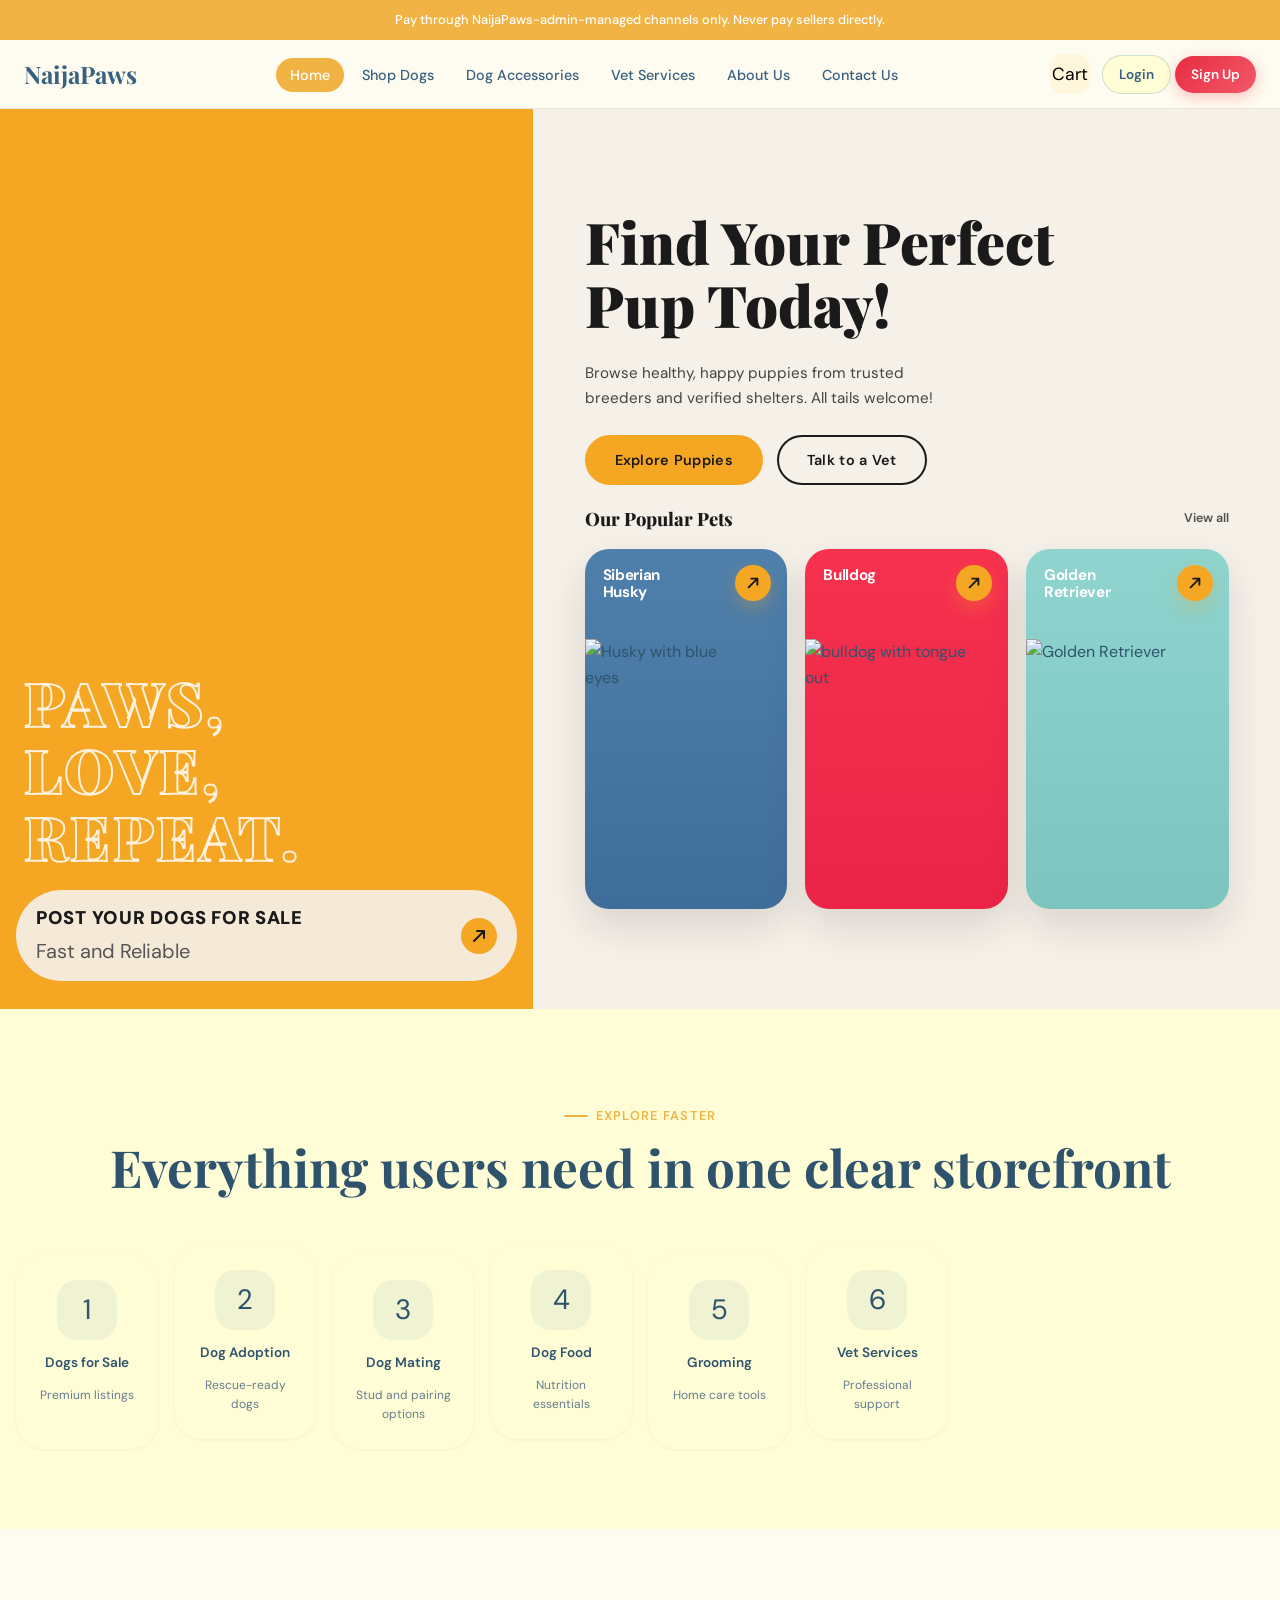
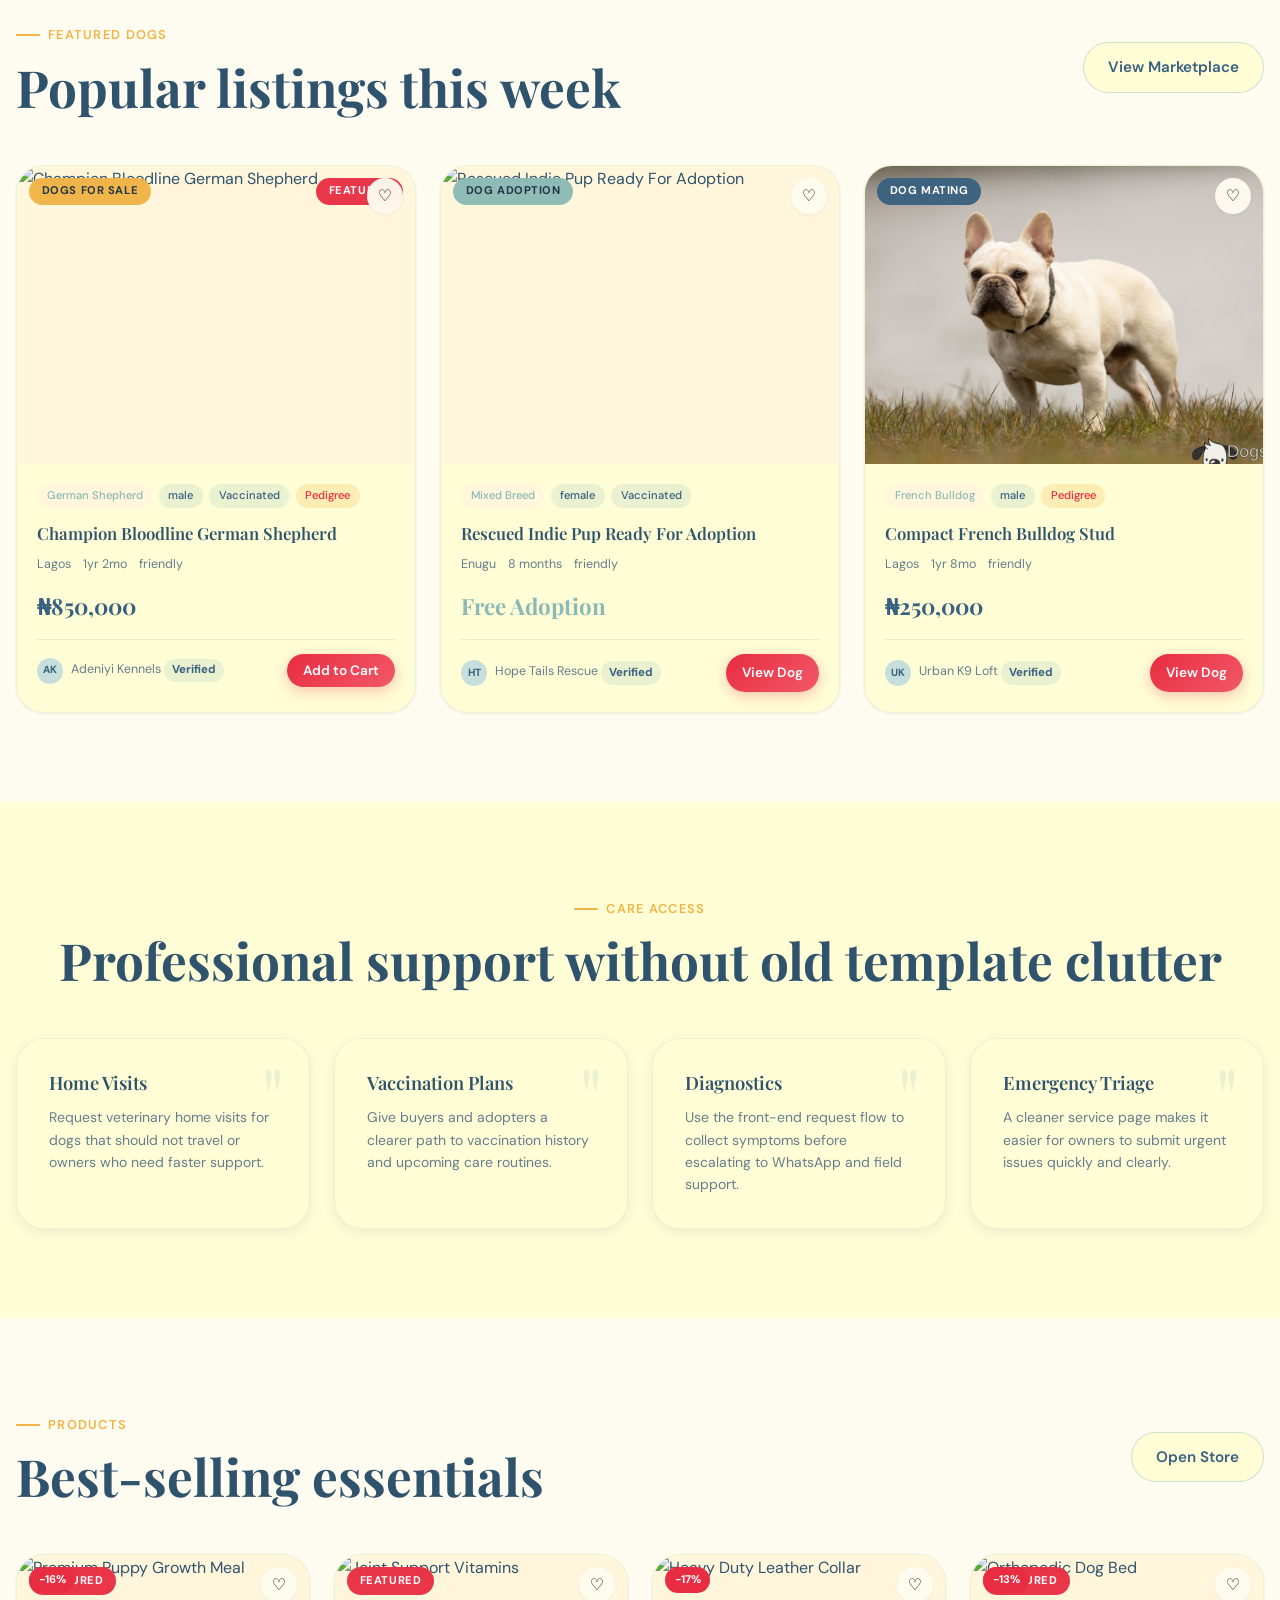
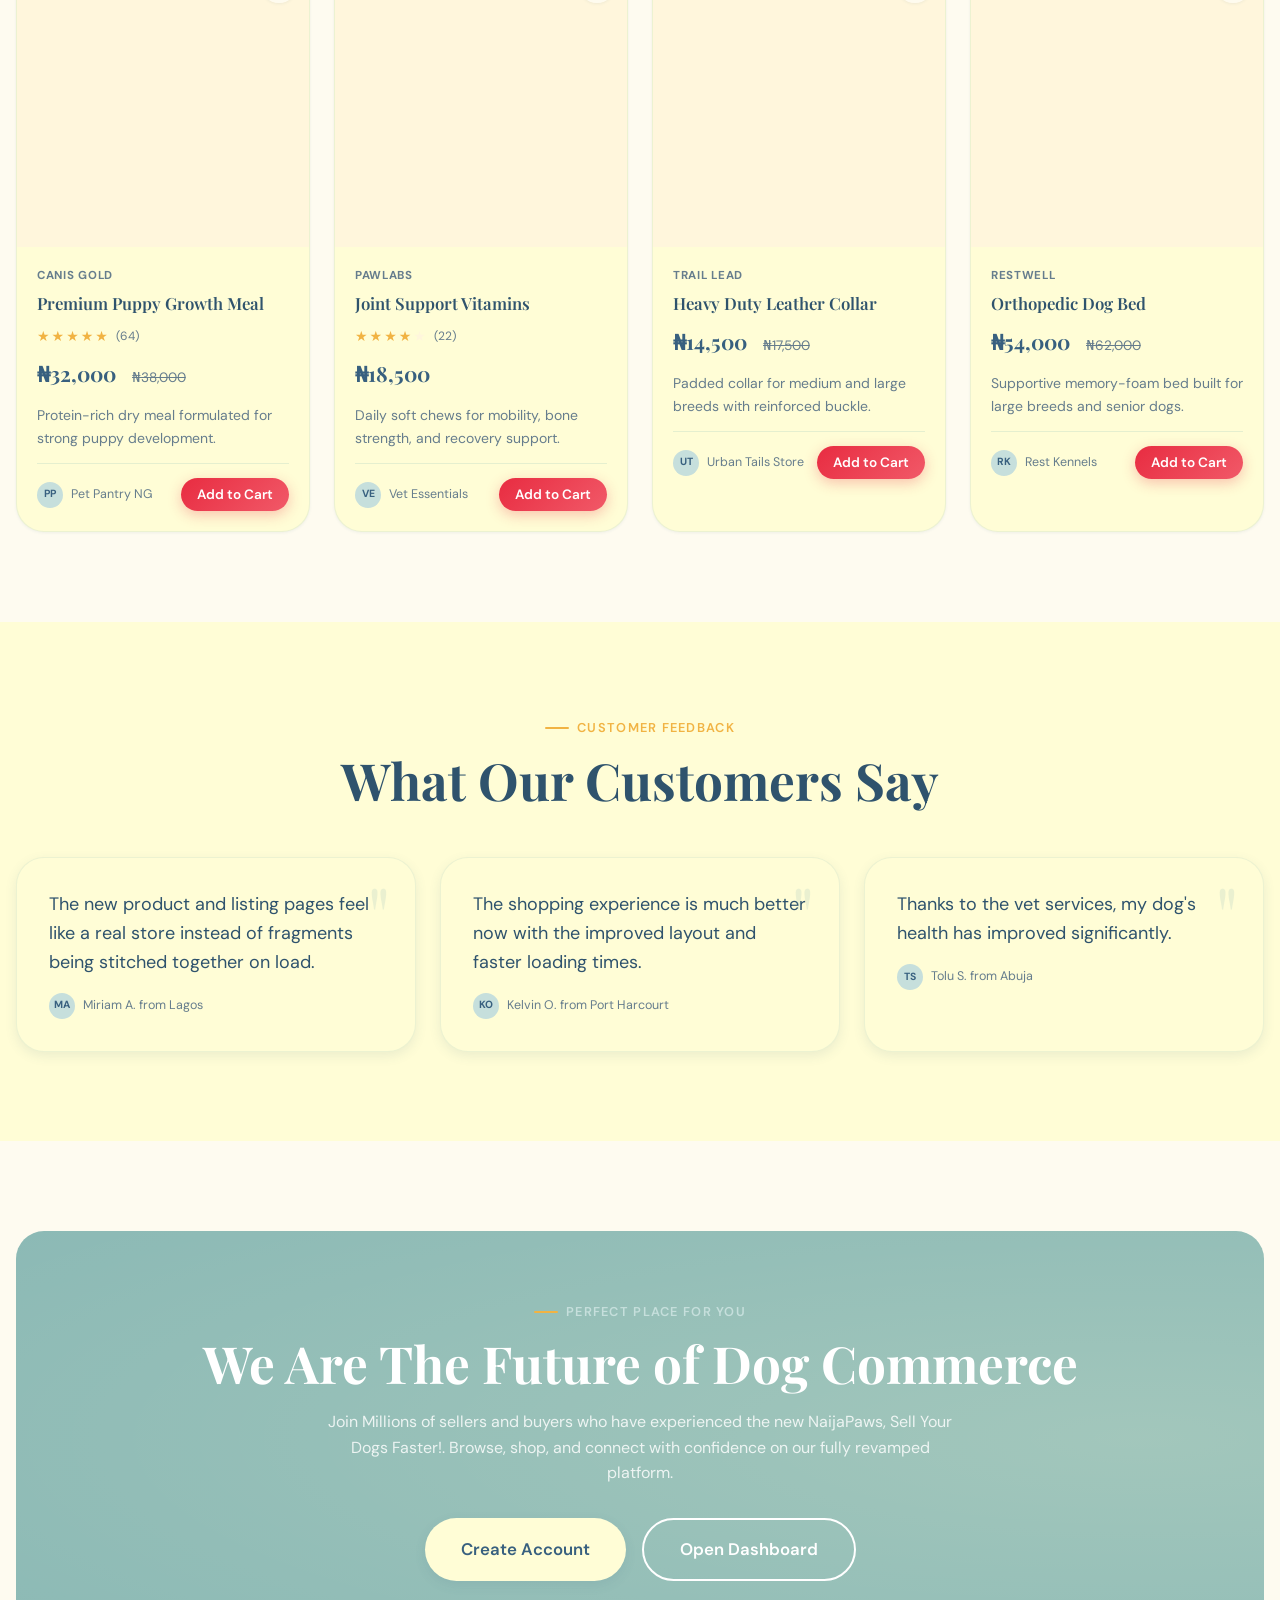
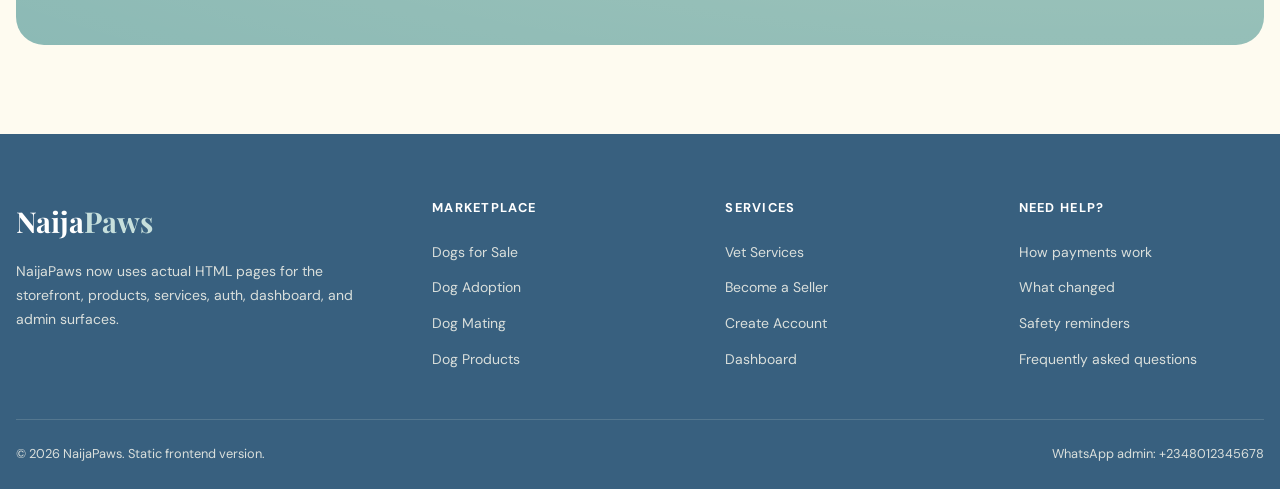
==== index.html @ 31619d5e "Initial commit" ====
<!DOCTYPE html>
<html lang="en">
<head>
  <base href="./">
  <meta charset="UTF-8">
  <meta name="viewport" content="width=device-width, initial-scale=1.0">
  <meta name="description" content="NaijaPaws static front-end homepage built with HTML, CSS, and JavaScript.">
  <meta name="theme-color" content="#38607f">
  <title>NaijaPaws | Home</title>
  <link rel="stylesheet" href="css/main.css">
  <link rel="stylesheet" href="css/index.css">
  <link rel="stylesheet" href="css/hero.css">
</head>
<body class="page-home">
  <div class="fraud-banner" role="alert">
    Pay through NaijaPaws-admin-managed channels only. Never pay sellers directly.
  </div>

  <nav class="navbar" aria-label="Main navigation">
    <div class="nav-inner">
      <a href="index.html" class="nav-logo" aria-label="NaijaPaws home">
        
        <span class="nav-logo-text">Naija<span>Paws</span></span>
      </a>

      <ul class="nav-links">
        <li><a href="index.html" class="nav-link-active">Home</a></li>
        <li><a href="marketplace.html">Shop Dogs</a></li>
        <li><a href="products.html">Dog Accessories</a></li>
        <li><a href="services.html">Vet Services</a></li>
        <li><a href="about.html">About Us</a></li>
        <li><a href="contact.html">Contact Us</a></li>
      </ul>

      <div class="nav-actions">
        <button type="button" class="nav-cart-btn" data-open-cart aria-label="Open cart">
          Cart
          <span class="cart-badge" style="display:none"></span>
        </button>

        <div data-auth-guest>
          <a href="login.html" class="btn btn-secondary btn-sm">Login</a>
          <a href="register.html" class="btn btn-primary btn-sm">Sign Up</a>
        </div>

        <div data-auth-user style="display:none;align-items:center;gap:0.75rem">
          <a href="dashboard.html" class="btn btn-secondary btn-sm" data-user-link>Dashboard</a>
          <button type="button" class="btn btn-sm" style="color:var(--text-muted)" data-logout>Log Out</button>
        </div>

        <button type="button" class="nav-mobile-toggle" aria-label="Open menu" aria-expanded="false">
          <span></span>
          <span></span>
          <span></span>
        </button>
      </div>
    </div>
  </nav>

  <div class="nav-mobile" aria-label="Mobile navigation">
    <div class="nav-mobile-drawer">
      <div style="display:flex;align-items:center;justify-content:space-between;margin-bottom:1.5rem">
        <span class="nav-logo-text">Naija<span style="color:var(--forest)">Paws</span></span>
        <button type="button" class="nav-mobile-close" aria-label="Close menu" style="font-size:1.5rem;color:var(--text-muted)">x</button>
      </div>
      <nav class="nav-mobile-links">
        <a href="index.html" class="nav-link-active">Home</a>
        <a href="marketplace.html">Shop Dogs</a>
        <a href="products.html">Dog Accessories</a>
        <a href="services.html">Vet Services</a>
        <a href="about.html">About Us</a>
        <a href="contact.html">Contact Us</a>

        <div data-auth-guest>
          <hr style="border-color:rgba(139,185,181,0.28);margin:0.75rem 0">
          <a href="login.html">Login</a>
          <a href="register.html">Register</a>
        </div>
        <div data-auth-user style="display:none">
          <hr style="border-color:rgba(139,185,181,0.28);margin:0.75rem 0">
          <a href="dashboard.html" data-user-link>Dashboard</a>
          <a href="index.html" data-logout>Log Out</a>
        </div>
      </nav>
    </div>
  </div>

  <div class="cart-overlay" aria-label="Shopping cart">
    <div class="cart-drawer">
      <div class="cart-header">
        <span class="display-sm">My Cart</span>
        <button type="button" class="cart-close" aria-label="Close cart" style="font-size:1.5rem;color:var(--text-muted)">x</button>
      </div>
      <div class="cart-body"></div>
      <div class="cart-footer" style="display:none"></div>
    </div>
  </div>

  <div class="toast-container" aria-live="polite" aria-atomic="true"></div>

  <main>
   <!-- =============================================
     HERO SECTION — paste inside your <body>
     Requires: hero.css and hero.js linked
============================================= -->

<section class="pup-hero" id="pupHero">

  <!-- LEFT: Image Panel -->
  <div class="pup-hero__left">

    <img
  class="pup-hero__dog-img"
  src="assets/images/hero1.png"
  alt="Dog in blue hoodie"
/>

    <!-- <img
      class="pup-hero__dog-img"
      src="https://images.unsplash.com/photo-1517849845537-4d257902454a?w=600&q=80"
      alt="Dog in blue hoodie"
    /> -->

    <!-- Overlay text -->
    <div class="pup-hero__overlay-text" id="pupOverlayText">
      <span>PAWS,</span>
      <span>LOVE,</span>
      <span>REPEAT.</span>
    </div>

    <!-- Bottom CTA pill -->
    <div class="pup-hero__sell-pill" id="pupSellPill">
      <div>
        <p class="pup-hero__sell-title">POST YOUR DOGS FOR SALE</p>
        <p class="pup-hero__sell-sub">Fast and Reliable</p>
      </div>
      <button class="pup-hero__arrow-btn" aria-label="Sell dogs">
        <svg width="16" height="16" viewBox="0 0 16 16" fill="none">
          <path d="M3 13L13 3M13 3H6M13 3V10" stroke="currentColor" stroke-width="2" stroke-linecap="round" stroke-linejoin="round"/>
        </svg>
      </button>
    </div>
  </div>

  <!-- RIGHT: Content Panel -->
  <div class="pup-hero__right">

    <!-- Logo badge -->
    

    <!-- Headline -->
    <h1 class="pup-hero__headline" id="pupHeadline">
      Find Your Perfect<br>Pup Today!
    </h1>

    <!-- Subtext -->
    <p class="pup-hero__subtext" id="pupSubtext">
      Browse healthy, happy puppies from trusted<br>
      breeders and verified shelters. All tails welcome!
    </p>

    <!-- Buttons -->
    <div class="pup-hero__btns" id="pupBtns">
      
      <a href="marketplace.html">
  <button class="pup-hero__btn pup-hero__btn--primary">Explore Puppies</button>
</a>
      <a href="services.html">
  <button class="pup-hero__btn pup-hero__btn--outline">Talk to a Vet</button>
</a>
    </div>

    <!-- Popular Pets -->
    <div class="pup-hero__popular" id="pupPopular">
      <div class="pup-hero__popular-header">
        <h2 class="pup-hero__popular-title">Our Popular Pets</h2>
        <a href="marketplace.html" class="pup-hero__view-all">View all</a>
      </div>

      <div class="pup-hero__cards">

        <div class="pup-hero__card pup-hero__card--blue">
          <span class="pup-hero__card-name">Siberian<br>Husky</span>
          <button class="pup-hero__card-arrow" aria-label="View Alaskan Malamute">
            <svg width="14" height="14" viewBox="0 0 16 16" fill="none">
              <path d="M3 13L13 3M13 3H6M13 3V10" stroke="currentColor" stroke-width="2.2" stroke-linecap="round" stroke-linejoin="round"/>
            </svg>
          </button>

          <img
  class="pup-hero__card-img"
  src="assets/images/dogcardd.png"
  alt="Husky with blue eyes"
/>
          <!-- <img
            class="pup-hero__card-img"
            src="https://images.unsplash.com/photo-1605568427561-40dd23c2acea?w=300&q=80"
            alt="Alaskan Malamute"
          /> -->
        </div>

        <div class="pup-hero__card pup-hero__card--red">
          <span class="pup-hero__card-name">Bulldog</span>
          <button class="pup-hero__card-arrow" aria-label="View Affenpinscher">
            <svg width="14" height="14" viewBox="0 0 16 16" fill="none">
              <path d="M3 13L13 3M13 3H6M13 3V10" stroke="currentColor" stroke-width="2.2" stroke-linecap="round" stroke-linejoin="round"/>
            </svg>
          </button>
          <img
            class="pup-hero__card-img"
  src="assets/images/bulldog.png"
  alt="bulldog with tongue out"
          />
        </div>

        <div class="pup-hero__card pup-hero__card--teal">
          <span class="pup-hero__card-name">Golden<br>Retriever</span>
          <button class="pup-hero__card-arrow" aria-label="View American Bulldog">
            <svg width="14" height="14" viewBox="0 0 16 16" fill="none">
              <path d="M3 13L13 3M13 3H6M13 3V10" stroke="currentColor" stroke-width="2.2" stroke-linecap="round" stroke-linejoin="round"/>
            </svg>
          </button>
          <img
            class="pup-hero__card-img"
  src="assets/images/golden.png"
  alt="Golden Retriever"
          />
        </div>

      </div>
    </div>

  </div>
</section>

    <section class="section" style="background:var(--warm-white)">
      <div class="container">
        <div class="section-header text-center">
          <div class="section-eyebrow">Explore Faster</div>
          <h2 class="display-lg">Everything users need in one clear storefront</h2>
        </div>

        <div class="categories-grid fade-in-up">
          <a href="marketplace.html?category=sale" class="category-card">
            <div class="category-icon">1</div>
            <div class="category-name">Dogs for Sale</div>
            <div class="category-count">Premium listings</div>
          </a>
          <a href="marketplace.html?category=adoption" class="category-card">
            <div class="category-icon">2</div>
            <div class="category-name">Dog Adoption</div>
            <div class="category-count">Rescue-ready dogs</div>
          </a>
          <a href="marketplace.html?category=mating" class="category-card">
            <div class="category-icon">3</div>
            <div class="category-name">Dog Mating</div>
            <div class="category-count">Stud and pairing options</div>
          </a>
          <a href="products.html?category=food" class="category-card">
            <div class="category-icon">4</div>
            <div class="category-name">Dog Food</div>
            <div class="category-count">Nutrition essentials</div>
          </a>
          <a href="products.html?category=grooming" class="category-card">
            <div class="category-icon">5</div>
            <div class="category-name">Grooming</div>
            <div class="category-count">Home care tools</div>
          </a>
          <a href="services.html" class="category-card">
            <div class="category-icon">6</div>
            <div class="category-name">Vet Services</div>
            <div class="category-count">Professional support</div>
          </a>
        </div>
      </div>
    </section>

    <section class="section">
      <div class="container">
        <div class="section-header flex justify-between items-center" style="flex-wrap:wrap;gap:1rem">
          <div>
            <div class="section-eyebrow">Featured Dogs</div>
            <h2 class="display-lg">Popular listings this week</h2>
          </div>
          <a href="marketplace.html" class="btn btn-secondary">View Marketplace</a>
        </div>

        <div class="grid-3">
          <article class="listing-card fade-in-up">
            <div class="card-image-wrap">
              <a href="dog.html">
                <img src="https://images.unsplash.com/photo-1517849845537-4d257902454a?auto=format&fit=crop&w=1200&q=80" alt="Champion Bloodline German Shepherd">
              </a>
              <span class="card-badge badge-sale">Dogs for Sale</span>
              <span class="card-badge badge-featured" style="left:auto;right:0.75rem;top:0.75rem">Featured</span>
              <button class="card-fav-btn" data-favorite-id="101" data-favorite-type="dog" aria-label="Save listing">&#9825;</button>
            </div>
            <div class="card-body">
              <div class="card-tags">
                <span class="tag">German Shepherd</span>
                <span class="tag tag-green">male</span>
                <span class="tag tag-green">Vaccinated</span>
                <span class="tag tag-orange">Pedigree</span>
              </div>
              <h3 class="card-title"><a href="dog.html">Champion Bloodline German Shepherd</a></h3>
              <div class="card-meta">
                <span class="card-meta-item">Lagos</span>
                <span class="card-meta-item">1yr 2mo</span>
                <span class="card-meta-item">friendly</span>
              </div>
              <div class="card-price">&#8358;850,000</div>
              <div class="card-footer">
                <div class="card-seller">
                  <div class="card-seller-avatar">AK</div>
                  <div>Adeniyi Kennels <span class="verified-badge">Verified</span></div>
                </div>
                <button class="btn btn-primary btn-sm" data-add-cart data-id="101" data-type="dog" data-name="Champion Bloodline German Shepherd" data-price="850000" data-image="https://images.unsplash.com/photo-1517849845537-4d257902454a?auto=format&fit=crop&w=1200&q=80" data-seller="Adeniyi Kennels">Add to Cart</button>
              </div>
            </div>
          </article>

          <article class="listing-card fade-in-up">
            <div class="card-image-wrap">
              <a href="marketplace.html?category=adoption">
                <img src="https://images.unsplash.com/photo-1561037404-61cd46aa615b?auto=format&fit=crop&w=1200&q=80" alt="Rescued Indie Pup Ready For Adoption">
              </a>
              <span class="card-badge badge-adoption">Dog Adoption</span>
              <button class="card-fav-btn" data-favorite-id="104" data-favorite-type="dog" aria-label="Save listing">&#9825;</button>
            </div>
            <div class="card-body">
              <div class="card-tags">
                <span class="tag">Mixed Breed</span>
                <span class="tag tag-green">female</span>
                <span class="tag tag-green">Vaccinated</span>
              </div>
              <h3 class="card-title"><a href="marketplace.html?category=adoption">Rescued Indie Pup Ready For Adoption</a></h3>
              <div class="card-meta">
                <span class="card-meta-item">Enugu</span>
                <span class="card-meta-item">8 months</span>
                <span class="card-meta-item">friendly</span>
              </div>
              <div class="card-price free">Free Adoption</div>
              <div class="card-footer">
                <div class="card-seller">
                  <div class="card-seller-avatar">HT</div>
                  <div>Hope Tails Rescue <span class="verified-badge">Verified</span></div>
                </div>
                <a href="marketplace.html?category=adoption" class="btn btn-primary btn-sm">View Dog</a>
              </div>
            </div>
          </article>

          <article class="listing-card fade-in-up">
            <div class="card-image-wrap">
              <a href="marketplace.html?category=mating">
                <img src="assets/images/frenchbull.jpg" alt="Compact French Bulldog Stud">
              </a>

              <span class="card-badge badge-mating">Dog Mating</span>
              <button class="card-fav-btn" data-favorite-id="108" data-favorite-type="dog" aria-label="Save listing">&#9825;</button>
            </div>
            <div class="card-body">
              <div class="card-tags">
                <span class="tag">French Bulldog</span>
                <span class="tag tag-green">male</span>
                <span class="tag tag-orange">Pedigree</span>
              </div>
              <h3 class="card-title"><a href="marketplace.html?category=mating">Compact French Bulldog Stud</a></h3>
              <div class="card-meta">
                <span class="card-meta-item">Lagos</span>
                <span class="card-meta-item">1yr 8mo</span>
                <span class="card-meta-item">friendly</span>
              </div>
              <div class="card-price">&#8358;250,000</div>
              <div class="card-footer">
                <div class="card-seller">
                  <div class="card-seller-avatar">UK</div>
                  <div>Urban K9 Loft <span class="verified-badge">Verified</span></div>
                </div>
                <a href="marketplace.html?category=mating" class="btn btn-primary btn-sm">View Dog</a>
              </div>
            </div>
          </article>
        </div>
      </div>
    </section>

    <section class="section" style="background:var(--warm-white)">
      <div class="container">
        <div class="section-header text-center">
          <div class="section-eyebrow">Care Access</div>
          <h2 class="display-lg">Professional support without old template clutter</h2>
        </div>

        <div class="grid-4">
          <article class="testimonial-card fade-in-up">
            <h3 class="display-sm" style="font-size:1.15rem;margin-bottom:0.75rem">Home Visits</h3>
            <p class="text-sm text-muted">Request veterinary home visits for dogs that should not travel or owners who need faster support.</p>
          </article>
          <article class="testimonial-card fade-in-up">
            <h3 class="display-sm" style="font-size:1.15rem;margin-bottom:0.75rem">Vaccination Plans</h3>
            <p class="text-sm text-muted">Give buyers and adopters a clearer path to vaccination history and upcoming care routines.</p>
          </article>
          <article class="testimonial-card fade-in-up">
            <h3 class="display-sm" style="font-size:1.15rem;margin-bottom:0.75rem">Diagnostics</h3>
            <p class="text-sm text-muted">Use the front-end request flow to collect symptoms before escalating to WhatsApp and field support.</p>
          </article>
          <article class="testimonial-card fade-in-up">
            <h3 class="display-sm" style="font-size:1.15rem;margin-bottom:0.75rem">Emergency Triage</h3>
            <p class="text-sm text-muted">A cleaner service page makes it easier for owners to submit urgent issues quickly and clearly.</p>
          </article>
        </div>
      </div>
    </section>

    <section class="section">
      <div class="container">
        <div class="section-header flex justify-between items-center" style="flex-wrap:wrap;gap:1rem">
          <div>
            <div class="section-eyebrow">Products</div>
            <h2 class="display-lg">Best-selling essentials</h2>
          </div>
          <a href="products.html" class="btn btn-secondary">Open Store</a>
        </div>

        <div class="grid-4">
          <article class="product-card fade-in-up">
            <div class="card-image-wrap">
              <img src="https://images.unsplash.com/photo-1583511655857-d19b40a7a54e?auto=format&fit=crop&w=900&q=80" alt="Premium Puppy Growth Meal">
              <span class="card-badge badge-featured">Featured</span>
              <span class="product-discount">-16%</span>
              <button class="card-fav-btn" data-favorite-id="201" data-favorite-type="product" aria-label="Save product">&#9825;</button>
            </div>
            <div class="card-body">
              <div style="font-size:0.72rem;font-weight:700;color:var(--text-muted);text-transform:uppercase;letter-spacing:0.06em;margin-bottom:0.3rem">Canis Gold</div>
              <h3 class="card-title">Premium Puppy Growth Meal</h3>
              <div style="display:flex;align-items:center;gap:0.5rem;margin-bottom:0.6rem">
                <div class="stars"><span class="star-filled">&#9733;</span><span class="star-filled">&#9733;</span><span class="star-filled">&#9733;</span><span class="star-filled">&#9733;</span><span class="star-filled">&#9733;</span></div>
                <span class="text-xs text-muted">(64)</span>
              </div>
              <div style="display:flex;align-items:baseline;gap:0.5rem;margin-bottom:0.875rem">
                <span style="font-family:var(--font-display);font-size:1.3rem;font-weight:700;color:var(--forest)">&#8358;32,000</span>
                <span class="compare-price">&#8358;38,000</span>
              </div>
              <p class="text-sm text-muted" style="margin-bottom:0.875rem">Protein-rich dry meal formulated for strong puppy development.</p>
              <div class="card-footer">
                <div class="card-seller">
                  <div class="card-seller-avatar">PP</div>
                  <div>Pet Pantry NG</div>
                </div>
                <button class="btn btn-primary btn-sm" data-add-cart data-id="201" data-type="product" data-name="Premium Puppy Growth Meal" data-price="32000" data-image="https://images.unsplash.com/photo-1583511655857-d19b40a7a54e?auto=format&fit=crop&w=900&q=80" data-seller="Pet Pantry NG">Add to Cart</button>
              </div>
            </div>
          </article>

          <article class="product-card fade-in-up">
            <div class="card-image-wrap">
              <img src="https://images.unsplash.com/photo-1516734212186-a967f81ad0d7?auto=format&fit=crop&w=900&q=80" alt="Joint Support Vitamins">
              <span class="card-badge badge-featured">Featured</span>
              <button class="card-fav-btn" data-favorite-id="202" data-favorite-type="product" aria-label="Save product">&#9825;</button>
            </div>
            <div class="card-body">
              <div style="font-size:0.72rem;font-weight:700;color:var(--text-muted);text-transform:uppercase;letter-spacing:0.06em;margin-bottom:0.3rem">PawLabs</div>
              <h3 class="card-title">Joint Support Vitamins</h3>
              <div style="display:flex;align-items:center;gap:0.5rem;margin-bottom:0.6rem">
                <div class="stars"><span class="star-filled">&#9733;</span><span class="star-filled">&#9733;</span><span class="star-filled">&#9733;</span><span class="star-filled">&#9733;</span><span class="star-empty">&#9733;</span></div>
                <span class="text-xs text-muted">(22)</span>
              </div>
              <div style="display:flex;align-items:baseline;gap:0.5rem;margin-bottom:0.875rem">
                <span style="font-family:var(--font-display);font-size:1.3rem;font-weight:700;color:var(--forest)">&#8358;18,500</span>
              </div>
              <p class="text-sm text-muted" style="margin-bottom:0.875rem">Daily soft chews for mobility, bone strength, and recovery support.</p>
              <div class="card-footer">
                <div class="card-seller">
                  <div class="card-seller-avatar">VE</div>
                  <div>Vet Essentials</div>
                </div>
                <button class="btn btn-primary btn-sm" data-add-cart data-id="202" data-type="product" data-name="Joint Support Vitamins" data-price="18500" data-image="https://images.unsplash.com/photo-1516734212186-a967f81ad0d7?auto=format&fit=crop&w=900&q=80" data-seller="Vet Essentials">Add to Cart</button>
              </div>
            </div>
          </article>

          <article class="product-card fade-in-up">
            <div class="card-image-wrap">
              <img src="https://images.unsplash.com/photo-1518715308788-de9717d6b2b4?auto=format&fit=crop&w=900&q=80" alt="Heavy Duty Leather Collar">
              <span class="product-discount">-17%</span>
              <button class="card-fav-btn" data-favorite-id="203" data-favorite-type="product" aria-label="Save product">&#9825;</button>
            </div>
            <div class="card-body">
              <div style="font-size:0.72rem;font-weight:700;color:var(--text-muted);text-transform:uppercase;letter-spacing:0.06em;margin-bottom:0.3rem">Trail Lead</div>
              <h3 class="card-title">Heavy Duty Leather Collar</h3>
              <div style="display:flex;align-items:baseline;gap:0.5rem;margin-bottom:0.875rem">
                <span style="font-family:var(--font-display);font-size:1.3rem;font-weight:700;color:var(--forest)">&#8358;14,500</span>
                <span class="compare-price">&#8358;17,500</span>
              </div>
              <p class="text-sm text-muted" style="margin-bottom:0.875rem">Padded collar for medium and large breeds with reinforced buckle.</p>
              <div class="card-footer">
                <div class="card-seller">
                  <div class="card-seller-avatar">UT</div>
                  <div>Urban Tails Store</div>
                </div>
                <button class="btn btn-primary btn-sm" data-add-cart data-id="203" data-type="product" data-name="Heavy Duty Leather Collar" data-price="14500" data-image="https://images.unsplash.com/photo-1518715308788-de9717d6b2b4?auto=format&fit=crop&w=900&q=80" data-seller="Urban Tails Store">Add to Cart</button>
              </div>
            </div>
          </article>

          <article class="product-card fade-in-up">
            <div class="card-image-wrap">
              <img src="https://images.unsplash.com/photo-1548199973-03cce0bbc87b?auto=format&fit=crop&w=900&q=80" alt="Orthopedic Dog Bed">
              <span class="card-badge badge-featured">Featured</span>
              <span class="product-discount">-13%</span>
              <button class="card-fav-btn" data-favorite-id="207" data-favorite-type="product" aria-label="Save product">&#9825;</button>
            </div>
            <div class="card-body">
              <div style="font-size:0.72rem;font-weight:700;color:var(--text-muted);text-transform:uppercase;letter-spacing:0.06em;margin-bottom:0.3rem">RestWell</div>
              <h3 class="card-title">Orthopedic Dog Bed</h3>
              <div style="display:flex;align-items:baseline;gap:0.5rem;margin-bottom:0.875rem">
                <span style="font-family:var(--font-display);font-size:1.3rem;font-weight:700;color:var(--forest)">&#8358;54,000</span>
                <span class="compare-price">&#8358;62,000</span>
              </div>
              <p class="text-sm text-muted" style="margin-bottom:0.875rem">Supportive memory-foam bed built for large breeds and senior dogs.</p>
              <div class="card-footer">
                <div class="card-seller">
                  <div class="card-seller-avatar">RK</div>
                  <div>Rest Kennels</div>
                </div>
                <button class="btn btn-primary btn-sm" data-add-cart data-id="207" data-type="product" data-name="Orthopedic Dog Bed" data-price="54000" data-image="https://images.unsplash.com/photo-1548199973-03cce0bbc87b?auto=format&fit=crop&w=900&q=80" data-seller="Rest Kennels">Add to Cart</button>
              </div>
            </div>
          </article>
        </div>
      </div>
    </section>

    <section class="section" style="background:var(--warm-white)">
      <div class="container">
        <div class="section-header text-center">
          <div class="section-eyebrow">Customer Feedback</div>
          <h2 class="display-lg">What Our Customers Say</h2>
        </div>

        <div class="grid-3">
          <article class="testimonial-card fade-in-up">
            <p class="text-lg" style="margin-bottom:1rem">The new product and listing pages feel like a real store instead of fragments being stitched together on load.</p>
            <div class="card-seller">
              <div class="card-seller-avatar">MA</div>
              <div>Miriam A. <span class="text-muted">from Lagos</span></div>
            </div>
          </article>
          <article class="testimonial-card fade-in-up">
            <p class="text-lg" style="margin-bottom:1rem">The shopping experience is much better now with the improved layout and faster loading times.</p>
            <div class="card-seller">
              <div class="card-seller-avatar">KO</div>
              <div>Kelvin O. <span class="text-muted">from Port Harcourt</span></div>
            </div>
          </article>
          <article class="testimonial-card fade-in-up">
            <p class="text-lg" style="margin-bottom:1rem">Thanks to the vet services, my dog's health has improved significantly.</p>
            <div class="card-seller">
              <div class="card-seller-avatar">TS</div>
              <div>Tolu S. <span class="text-muted">from Abuja</span></div>
            </div>
          </article>
        </div>
      </div>
    </section>

    <section class="section">
      <div class="container">
        <div class="cta-section">
          <div style="position:relative;z-index:1">
            <div class="section-eyebrow" style="justify-content:center;color:var(--sage-light)"> Perfect Place For You</div>
            <h2 class="display-lg" style="color:white;margin-bottom:1rem">We Are The Future of Dog Commerce</h2>
            <p style="max-width:640px;margin:0 auto 2rem;color:rgba(255,255,255,0.82)">
              Join Millions of sellers and buyers who have experienced the new NaijaPaws, Sell Your Dogs Faster!. Browse, shop, and connect with confidence on our fully revamped platform.
            </p>
            <div style="display:flex;justify-content:center;gap:1rem;flex-wrap:wrap">
              <a href="register.html" class="btn btn-white btn-lg">Create Account</a>
              <a href="dashboard.html" class="btn btn-outline btn-lg" style="border-color:white;color:white">Open Dashboard</a>
            </div>
          </div>
        </div>
      </div>
    </section>
  </main>

  <footer class="footer">
    <div class="container">
      <div class="footer-grid">
        <div class="footer-brand">
          <div class="footer-logo-text">Naija<span>Paws</span></div>
          <p class="footer-desc">
            NaijaPaws now uses actual HTML pages for the storefront, products, services, auth, dashboard, and admin surfaces.
          </p>
        </div>
        <div>
          <div class="footer-col-title">Marketplace</div>
          <ul class="footer-links">
            <li><a href="marketplace.html">Dogs for Sale</a></li>
            <li><a href="marketplace.html?category=adoption">Dog Adoption</a></li>
            <li><a href="marketplace.html?category=mating">Dog Mating</a></li>
            <li><a href="products.html">Dog Products</a></li>
          </ul>
        </div>
        <div>
          <div class="footer-col-title">Services</div>
          <ul class="footer-links">
            <li><a href="services.html">Vet Services</a></li>
            <li><a href="seller-verification.html">Become a Seller</a></li>
            <li><a href="register.html">Create Account</a></li>
            <li><a href="dashboard.html">Dashboard</a></li>
          </ul>
        </div>
        <div>
          <div class="footer-col-title">Need Help?</div>
          <ul class="footer-links">
            <li><a href="services.html">How payments work</a></li>
            <li><a href="services.html">What changed</a></li>
            <li><a href="services.html">Safety reminders</a></li>
            <li><a href="services.html">Frequently asked questions</a></li>
          </ul>
        </div>
      </div>
      <div class="footer-bottom">
        <div>&copy; 2026 NaijaPaws. Static frontend version.</div>
        <div>WhatsApp admin: +2348012345678</div>
      </div>
    </div>
  </footer>

  <script src="js/site-data.js"></script>
  <script src="js/main.js"></script>
  <script src="js/index.js"></script>
  <script src="js/hero.js"></script>
</body>
</html>
---- css/main.css ----
/* ============================================================
   NaijaPaws - Main Stylesheet
   Nature-inspired | Mobile-first | Premium UI
   ============================================================ */

@import url('https://fonts.googleapis.com/css2?family=Playfair+Display:wght@500;600;700;800&family=DM+Sans:ital,opsz,wght@0,9..40,300;0,9..40,400;0,9..40,500;0,9..40,600;1,9..40,400&display=swap');

/* ---- CSS VARIABLES ----------------------------------------- */
:root {
  /* Core palette */
  --cream:       #fefbf0;
  --warm-white:  #fffdd6;
  --sand:        #fff6dc;
  --light-brown: #f1b343;
  --brown:       #8bb9b5;
  --dark-brown:  #38607f;
  --forest:      #38607f;
  --sage:        #8bb9b5;
  --sage-light:  #c6dfdc;
  --amber:       #f1b343;
  --amber-light: #f7cf79;
  --orange:      #e82c41;
  --rust:        #f06a7a;
  --charcoal:    #243646;
  --text-main:   #2f536d;
  --text-muted:  #667d8d;
  --text-light:  #94a9b5;
  --success:     #8bb9b5;
  --success-bg:  #edf6f4;
  --warning:     #f1b343;
  --warning-bg:  #fff3cf;
  --danger:      #e82c41;
  --danger-bg:   #fdecef;
  --info:        #38607f;
  --info-bg:     #edf3f8;

  /* Shadows */
  --shadow-xs:   0 1px 3px rgba(56,96,127,.08);
  --shadow-sm:   0 4px 12px rgba(56,96,127,.10);
  --shadow-md:   0 8px 24px rgba(56,96,127,.12);
  --shadow-lg:   0 16px 48px rgba(56,96,127,.14);
  --shadow-xl:   0 24px 64px rgba(56,96,127,.18);

  /* Border radius */
  --radius-sm:   8px;
  --radius-md:   14px;
  --radius-lg:   20px;
  --radius-xl:   28px;
  --radius-full: 9999px;

  /* Transitions */
  --ease-out:    cubic-bezier(0.16, 1, 0.3, 1);
  --ease-spring: cubic-bezier(0.34, 1.56, 0.64, 1);

  /* Typography */
  --font-display: 'Playfair Display', Georgia, serif;
  --font-body:    'DM Sans', system-ui, sans-serif;

  /* Spacing */
  --section-py: clamp(3rem, 7vw, 6rem);
  --container:  min(100% - 2rem, 1280px);
}

/* ---- RESET & BASE ------------------------------------------ */
*, *::before, *::after { box-sizing: border-box; margin: 0; padding: 0; }

html { scroll-behavior: smooth; -webkit-text-size-adjust: 100%; }

body {
  font-family: var(--font-body);
  background: var(--cream);
  color: var(--text-main);
  line-height: 1.6;
  overflow-x: hidden;
  font-size: 16px;
}

img { display: block; max-width: 100%; height: auto; }
a { color: inherit; text-decoration: none; }
button { cursor: pointer; border: none; background: none; font-family: inherit; }
input, textarea, select { font-family: inherit; }
ul { list-style: none; }

/* ---- TYPOGRAPHY -------------------------------------------- */
.display-xl { font-family: var(--font-display); font-size: clamp(2.4rem, 6vw, 4.5rem); font-weight: 700; line-height: 1.1; }
.display-lg { font-family: var(--font-display); font-size: clamp(2rem, 4vw, 3.2rem); font-weight: 700; line-height: 1.15; }
.display-md { font-family: var(--font-display); font-size: clamp(1.6rem, 3vw, 2.4rem); font-weight: 600; line-height: 1.2; }
.display-sm { font-family: var(--font-display); font-size: clamp(1.3rem, 2.5vw, 1.8rem); font-weight: 600; line-height: 1.25; }
.text-xl    { font-size: 1.25rem; }
.text-lg    { font-size: 1.125rem; }
.text-sm    { font-size: 0.875rem; }
.text-xs    { font-size: 0.75rem; }
.text-muted { color: var(--text-muted); }
.font-medium { font-weight: 500; }
.font-semibold { font-weight: 600; }
.font-bold { font-weight: 700; }

/* ---- LAYOUT ----------------------------------------------- */
.container { width: var(--container); margin-inline: auto; }
.section    { padding-block: var(--section-py); }
.grid-2     { display: grid; grid-template-columns: repeat(2, 1fr); gap: 1.5rem; }
.grid-3     { display: grid; grid-template-columns: repeat(3, 1fr); gap: 1.5rem; }
.grid-4     { display: grid; grid-template-columns: repeat(4, 1fr); gap: 1.5rem; }
.flex       { display: flex; }
.flex-col   { flex-direction: column; }
.items-center { align-items: center; }
.justify-between { justify-content: space-between; }
.gap-1      { gap: 0.5rem; }
.gap-2      { gap: 1rem; }
.gap-3      { gap: 1.5rem; }
.gap-4      { gap: 2rem; }
.text-center { text-align: center; }

/* ---- NAVBAR ----------------------------------------------- */
.navbar {
  position: sticky;
  top: 0;
  z-index: 1000;
  background: rgba(254, 251, 240, 0.95);
  backdrop-filter: blur(20px);
  -webkit-backdrop-filter: blur(20px);
  border-bottom: 1px solid rgba(139, 185, 181, 0.24);
  transition: box-shadow 0.3s var(--ease-out);
}
.navbar.scrolled { box-shadow: var(--shadow-md); }

.nav-inner {
  display: flex;
  align-items: center;
  justify-content: space-between;
  padding: 0.875rem 1.5rem;
  max-width: 1280px;
  margin: 0 auto;
  gap: 2rem;
}

.nav-logo {
  display: flex;
  align-items: center;
  gap: 0.625rem;
  flex-shrink: 0;
}
.nav-logo-icon {
  width: 40px;
  height: 40px;
  background: linear-gradient(135deg, var(--amber) 0%, var(--sage) 100%);
  border-radius: var(--radius-md);
  display: flex;
  align-items: center;
  justify-content: center;
  font-size: 1.3rem;
  color: white;
}
.nav-logo-text {
  font-family: var(--font-display);
  font-size: 1.5rem;
  font-weight: 700;
  color: var(--dark-brown);
}
.nav-logo-text span { color: var(--forest); }

.nav-links {
  display: flex;
  align-items: center;
  gap: 0.25rem;
  flex: 1;
  justify-content: center;
}
.nav-links a {
  padding: 0.5rem 0.875rem;
  border-radius: var(--radius-full);
  font-size: 0.9rem;
  font-weight: 500;
  color: var(--dark-brown);
  transition: all 0.2s;
  white-space: nowrap;
}
.nav-links a:hover, .nav-links a.active {
  background: var(--light-brown);
  color: white;
}

.nav-actions {
  display: flex;
  align-items: center;
  gap: 0.75rem;
  flex-shrink: 0;
}

.nav-cart-btn {
  position: relative;
  width: 40px;
  height: 40px;
  border-radius: var(--radius-md);
  background: var(--sand);
  display: flex;
  align-items: center;
  justify-content: center;
  transition: all 0.2s;
  font-size: 1.1rem;
}
.nav-cart-btn:hover { background: var(--light-brown); color: white; }
.cart-badge {
  position: absolute;
  top: -5px;
  right: -5px;
  min-width: 18px;
  height: 18px;
  background: var(--orange);
  color: white;
  border-radius: var(--radius-full);
  font-size: 0.65rem;
  font-weight: 700;
  display: flex;
  align-items: center;
  justify-content: center;
  padding: 0 4px;
}

.nav-mobile-toggle {
  display: none;
  width: 40px;
  height: 40px;
  border-radius: var(--radius-md);
  background: var(--sand);
  align-items: center;
  justify-content: center;
  flex-direction: column;
  gap: 5px;
  transition: all 0.2s;
}
.nav-mobile-toggle span {
  display: block;
  width: 22px;
  height: 2px;
  background: var(--dark-brown);
  border-radius: 2px;
  transition: all 0.3s;
}

/* Mobile nav */
.nav-mobile {
  display: none;
  position: fixed;
  inset: 0;
  background: rgba(56, 96, 127, 0.6);
  z-index: 999;
  backdrop-filter: blur(4px);
}
.nav-mobile.open { display: block; }
.nav-mobile-drawer {
  position: absolute;
  top: 0;
  right: 0;
  width: min(340px, 100%);
  height: 100%;
  background: var(--warm-white);
  padding: 2rem 1.5rem;
  overflow-y: auto;
  transform: translateX(100%);
  transition: transform 0.35s var(--ease-out);
}
.nav-mobile.open .nav-mobile-drawer { transform: translateX(0); }
.nav-mobile-links a {
  display: flex;
  align-items: center;
  gap: 0.75rem;
  padding: 0.875rem 1rem;
  border-radius: var(--radius-md);
  color: var(--text-main);
  font-weight: 500;
  font-size: 1rem;
  transition: all 0.2s;
  margin-bottom: 0.25rem;
}
.nav-mobile-links a:hover { background: var(--sand); }

/* ---- FRAUD WARNING BANNER ---------------------------------- */
.fraud-banner {
  background-color: var(--light-brown);
  color: white;
  text-align: center;
  padding: 0.625rem 1rem;
  font-size: 0.8rem;
  font-weight: 500;
  display: flex;
  align-items: center;
  justify-content: center;
  gap: 0.5rem;
  position: relative;
  z-index: 1001;
}
.fraud-banner strong { color: var(--amber-light); }

/* ---- BUTTONS ---------------------------------------------- */
.btn {
  display: inline-flex;
  align-items: center;
  justify-content: center;
  gap: 0.5rem;
  padding: 0.75rem 1.5rem;
  border-radius: var(--radius-full);
  font-weight: 600;
  font-size: 0.95rem;
  transition: all 0.25s var(--ease-out);
  cursor: pointer;
  border: none;
  outline: none;
  white-space: nowrap;
  font-family: var(--font-body);
}
.btn:focus-visible { box-shadow: 0 0 0 3px rgba(56, 96, 127, 0.35); }

.btn-primary {
  background: linear-gradient(135deg, var(--orange) 0%, #f15968 100%);
  color: white;
  box-shadow: 0 4px 14px rgba(232, 44, 65, 0.28);
}
.btn-primary:hover {
  transform: translateY(-2px);
  box-shadow: 0 8px 24px rgba(232, 44, 65, 0.34);
  filter: brightness(1.05);
}

.btn-secondary {
  background: var(--warm-white);
  color: var(--forest);
  border: 1.5px solid rgba(139, 185, 181, 0.42);
}
.btn-secondary:hover { background: var(--amber); color: white; transform: translateY(-1px); }

.btn-orange {
  background: linear-gradient(135deg, var(--orange) 0%, var(--amber) 100%);
  color: white;
  box-shadow: 0 4px 14px rgba(232, 44, 65, 0.28);
}
.btn-orange:hover { transform: translateY(-2px); box-shadow: 0 8px 24px rgba(232, 44, 65, 0.34); }

.btn-outline {
  background: transparent;
  border: 2px solid var(--orange);
  color: var(--orange);
}
.btn-outline:hover { background: var(--orange); color: white; }

.btn-white {
  background: var(--warm-white);
  color: var(--dark-brown);
  box-shadow: var(--shadow-sm);
}
.btn-white:hover { background: white; transform: translateY(-1px); }

.btn-danger { background: var(--danger); color: white; }
.btn-danger:hover { filter: brightness(0.9); }

.btn-sm { padding: 0.5rem 1rem; font-size: 0.85rem; }
.btn-lg { padding: 1rem 2.25rem; font-size: 1.05rem; }
.btn-block { width: 100%; }
.btn:disabled { opacity: 0.55; pointer-events: none; }

.btn-whatsapp {
  background: linear-gradient(135deg, var(--forest) 0%, var(--sage) 100%);
  color: white;
  box-shadow: 0 4px 14px rgba(56, 96, 127, 0.28);
}
.btn-whatsapp:hover { transform: translateY(-2px); box-shadow: 0 8px 24px rgba(56, 96, 127, 0.34); }

/* ---- HERO SECTION ----------------------------------------- */
.hero {
  position: relative;
  height: clamp(560px, 90vh, 800px);
  overflow: hidden;
  background: var(--dark-brown);
}

.hero-slides {
  position: absolute;
  inset: 0;
  display: flex;
  transition: transform 0.8s var(--ease-out);
}
.hero-slide {
  min-width: 100%;
  position: relative;
}
.hero-slide video,
.hero-slide img {
  width: 100%;
  height: 100%;
  object-fit: cover;
  opacity: 0.65;
}
.hero-slide::after {
  content: '';
  position: absolute;
  inset: 0;
  background: linear-gradient(
    135deg,
    rgba(56, 96, 127, 0.82) 0%,
    rgba(139, 185, 181, 0.34) 55%,
    rgba(241, 179, 67, 0.18) 82%,
    transparent 100%
  );
}

.hero-content {
  position: absolute;
  inset: 0;
  z-index: 10;
  display: flex;
  flex-direction: column;
  justify-content: center;
  padding: 2rem clamp(1.5rem, 5vw, 5rem);
  max-width: 720px;
}
.hero-eyebrow {
  display: inline-flex;
  align-items: center;
  gap: 0.5rem;
  background: rgba(254,251,240,0.18);
  backdrop-filter: blur(10px);
  color: var(--amber-light);
  font-size: 0.8rem;
  font-weight: 600;
  letter-spacing: 0.12em;
  text-transform: uppercase;
  padding: 0.4rem 1rem;
  border-radius: var(--radius-full);
  margin-bottom: 1.25rem;
  width: fit-content;
  border: 1px solid rgba(254,251,240,0.22);
  animation: fadeSlideUp 0.8s var(--ease-out) both;
}
.hero-title {
  font-family: var(--font-display);
  font-size: clamp(2.5rem, 6vw, 4.5rem);
  font-weight: 800;
  color: white;
  line-height: 1.08;
  margin-bottom: 1.25rem;
  animation: fadeSlideUp 0.8s 0.1s var(--ease-out) both;
}
.hero-title em {
  font-style: normal;
  color: var(--sage-light);
}
.hero-subtitle {
  font-size: clamp(1rem, 2vw, 1.2rem);
  color: rgba(254,251,240,0.88);
  margin-bottom: 2rem;
  max-width: 500px;
  line-height: 1.65;
  animation: fadeSlideUp 0.8s 0.2s var(--ease-out) both;
}
.hero-actions {
  display: flex;
  gap: 1rem;
  flex-wrap: wrap;
  animation: fadeSlideUp 0.8s 0.3s var(--ease-out) both;
}

.hero-dots {
  position: absolute;
  bottom: 2rem;
  left: 50%;
  transform: translateX(-50%);
  z-index: 10;
  display: flex;
  gap: 0.5rem;
}
.hero-dot {
  width: 8px;
  height: 8px;
  border-radius: var(--radius-full);
  background: rgba(254,251,240,0.42);
  cursor: pointer;
  transition: all 0.3s;
}
.hero-dot.active { width: 28px; background: white; }

.hero-stats {
  position: absolute;
  bottom: 2.5rem;
  right: clamp(1.5rem, 5vw, 4rem);
  z-index: 10;
  display: flex;
  gap: 1.5rem;
  animation: fadeSlideUp 0.8s 0.4s var(--ease-out) both;
}
.hero-stat {
  text-align: center;
  background: rgba(254,251,240,0.14);
  backdrop-filter: blur(10px);
  border: 1px solid rgba(254,251,240,0.18);
  padding: 1rem 1.5rem;
  border-radius: var(--radius-lg);
  color: white;
}
.hero-stat-num {
  font-family: var(--font-display);
  font-size: 1.75rem;
  font-weight: 700;
  color: var(--amber-light);
  line-height: 1;
}
.hero-stat-label { font-size: 0.75rem; opacity: 0.8; margin-top: 0.25rem; }

/* ---- SECTION HEADER --------------------------------------- */
.section-header { margin-bottom: 3rem; }
.section-eyebrow {
  display: inline-flex;
  align-items: center;
  gap: 0.5rem;
  color: var(--amber);
  font-size: 0.8rem;
  font-weight: 600;
  letter-spacing: 0.1em;
  text-transform: uppercase;
  margin-bottom: 0.75rem;
}
.section-eyebrow::before {
  content: '';
  display: block;
  width: 24px;
  height: 2px;
  background: var(--amber);
  border-radius: 2px;
}

/* ---- CATEGORY CARDS --------------------------------------- */
.categories-grid {
  display: grid;
  grid-template-columns: repeat(auto-fill, minmax(140px, 1fr));
  gap: 1rem;
}
.category-card {
  background: var(--warm-white);
  border-radius: var(--radius-xl);
  padding: 1.5rem 1rem;
  text-align: center;
  box-shadow: var(--shadow-xs);
  border: 1.5px solid transparent;
  transition: all 0.3s var(--ease-out);
  cursor: pointer;
  display: flex;
  flex-direction: column;
  align-items: center;
  gap: 0.75rem;
}
.category-card:hover {
  border-color: var(--amber);
  transform: translateY(-4px);
  box-shadow: var(--shadow-md);
}
.category-icon {
  width: 60px;
  height: 60px;
  border-radius: var(--radius-lg);
  background: rgba(139, 185, 181, 0.14);
  display: flex;
  align-items: center;
  justify-content: center;
  font-size: 1.75rem;
  transition: all 0.3s;
}
.category-card:hover .category-icon {
  background: linear-gradient(135deg, var(--amber), var(--sage));
  transform: scale(1.1);
  color: white;
}
.category-name {
  font-size: 0.85rem;
  font-weight: 600;
  color: var(--text-main);
}
.category-count {
  font-size: 0.75rem;
  color: var(--text-muted);
}

/* ---- DOG LISTING CARD ------------------------------------- */
.listing-card {
  background: var(--warm-white);
  border-radius: var(--radius-xl);
  overflow: hidden;
  box-shadow: var(--shadow-xs);
  transition: all 0.35s var(--ease-out);
  border: 1.5px solid rgba(139, 185, 181, 0.16);
  position: relative;
}
.listing-card:hover {
  transform: translateY(-6px);
  box-shadow: var(--shadow-lg);
  border-color: rgba(241, 179, 67, 0.32);
}

.card-image-wrap {
  position: relative;
  overflow: hidden;
  aspect-ratio: 4/3;
  background: var(--sand);
}
.card-image-wrap img {
  width: 100%;
  height: 100%;
  object-fit: cover;
  transition: transform 0.5s var(--ease-out);
}
.listing-card:hover .card-image-wrap img { transform: scale(1.06); }

.card-badge {
  position: absolute;
  top: 0.75rem;
  left: 0.75rem;
  padding: 0.3rem 0.8rem;
  border-radius: var(--radius-full);
  font-size: 0.7rem;
  font-weight: 700;
  text-transform: uppercase;
  letter-spacing: 0.05em;
  backdrop-filter: blur(8px);
}
.badge-sale     { background: rgba(241, 179, 67, 0.95); color: var(--charcoal); }
.badge-adoption { background: rgba(139, 185, 181, 0.95); color: var(--charcoal); }
.badge-mating   { background: rgba(56, 96, 127, 0.95); color: white; }
.badge-featured { background: rgba(232, 44, 65, 0.95); color: white; }
.badge-verified { background: rgba(139, 185, 181, 0.92); color: var(--charcoal); }

.card-fav-btn {
  position: absolute;
  top: 0.75rem;
  right: 0.75rem;
  width: 36px;
  height: 36px;
  background: rgba(254,251,240,0.95);
  backdrop-filter: blur(8px);
  border-radius: var(--radius-full);
  display: flex;
  align-items: center;
  justify-content: center;
  font-size: 1rem;
  transition: all 0.2s;
  box-shadow: var(--shadow-xs);
}
.card-fav-btn:hover { transform: scale(1.1); }
.card-fav-btn.active { background: var(--danger); color: white; }

.card-body { padding: 1.25rem; }

.card-title {
  font-family: var(--font-display);
  font-size: 1.05rem;
  font-weight: 600;
  color: var(--text-main);
  margin-bottom: 0.5rem;
  overflow: hidden;
  text-overflow: ellipsis;
  white-space: nowrap;
}

.card-meta {
  display: flex;
  gap: 0.75rem;
  font-size: 0.78rem;
  color: var(--text-muted);
  margin-bottom: 0.875rem;
  flex-wrap: wrap;
}
.card-meta-item {
  display: flex;
  align-items: center;
  gap: 0.25rem;
}

.card-price {
  font-family: var(--font-display);
  font-size: 1.4rem;
  font-weight: 700;
  color: var(--forest);
  margin-bottom: 0.875rem;
}
.card-price.free { color: var(--success); }
.card-price small {
  font-size: 0.8rem;
  font-weight: 400;
  font-family: var(--font-body);
  color: var(--text-muted);
}

.card-footer {
  display: flex;
  align-items: center;
  justify-content: space-between;
  padding-top: 0.875rem;
  border-top: 1px solid rgba(139, 185, 181, 0.22);
}

.card-seller {
  display: flex;
  align-items: center;
  gap: 0.5rem;
  font-size: 0.78rem;
  color: var(--text-muted);
}
.card-seller-avatar {
  width: 26px;
  height: 26px;
  border-radius: var(--radius-full);
  background: var(--sage-light);
  display: flex;
  align-items: center;
  justify-content: center;
  font-size: 0.65rem;
  font-weight: 700;
  color: var(--forest);
  text-transform: uppercase;
  flex-shrink: 0;
}

.card-tags { display: flex; gap: 0.4rem; flex-wrap: wrap; margin-bottom: 0.75rem; }
.tag {
  display: inline-flex;
  align-items: center;
  padding: 0.2rem 0.6rem;
  background: var(--sand);
  color: var(--brown);
  border-radius: var(--radius-full);
  font-size: 0.7rem;
  font-weight: 500;
}
.tag-green  { background: rgba(139, 185, 181, 0.18); color: var(--forest); }
.tag-orange { background: rgba(241, 179, 67, 0.22); color: var(--orange); }

/* ---- PRODUCT CARD ----------------------------------------- */
.product-card {
  background: var(--warm-white);
  border-radius: var(--radius-xl);
  overflow: hidden;
  box-shadow: var(--shadow-xs);
  transition: all 0.35s var(--ease-out);
  border: 1.5px solid rgba(139, 185, 181, 0.16);
  position: relative;
}
.product-card:hover {
  transform: translateY(-5px);
  box-shadow: var(--shadow-lg);
}
.product-card .card-image-wrap { aspect-ratio: 1/1; }

.product-discount {
  position: absolute;
  top: 0.75rem;
  left: 0.75rem;
  background: var(--orange);
  color: white;
  padding: 0.25rem 0.6rem;
  border-radius: var(--radius-full);
  font-size: 0.7rem;
  font-weight: 700;
}
.compare-price {
  text-decoration: line-through;
  color: var(--text-muted);
  font-size: 0.85rem;
  font-weight: 400;
  font-family: var(--font-body);
  margin-left: 0.5rem;
}

/* ---- FORMS ----------------------------------------------- */
.form-group {
  margin-bottom: 1.25rem;
}
.form-label {
  display: block;
  font-size: 0.875rem;
  font-weight: 600;
  color: var(--text-main);
  margin-bottom: 0.5rem;
}
.form-label .required { color: var(--danger); margin-left: 2px; }
.form-control {
  width: 100%;
  padding: 0.75rem 1rem;
  border: 1.5px solid rgba(139, 185, 181, 0.45);
  border-radius: var(--radius-md);
  background: var(--warm-white);
  font-size: 0.9rem;
  color: var(--text-main);
  transition: all 0.2s;
  outline: none;
}
.form-control:focus {
  border-color: var(--orange);
  box-shadow: 0 0 0 3px rgba(232, 44, 65, 0.12);
}
.form-control.error { border-color: var(--danger); }
.form-hint { font-size: 0.78rem; color: var(--text-muted); margin-top: 0.375rem; }
.form-error { font-size: 0.78rem; color: var(--danger); margin-top: 0.375rem; }

.form-row { display: grid; grid-template-columns: repeat(2, 1fr); gap: 1rem; }

.checkbox-group {
  display: flex;
  align-items: flex-start;
  gap: 0.75rem;
  padding: 1rem;
  background: var(--sand);
  border-radius: var(--radius-md);
  border: 1.5px solid rgba(139, 185, 181, 0.24);
}
.checkbox-group input[type="checkbox"] {
  width: 18px;
  height: 18px;
  accent-color: var(--forest);
  margin-top: 2px;
  flex-shrink: 0;
}
.checkbox-group label { font-size: 0.875rem; line-height: 1.5; }

/* Image upload area */
.image-upload-area {
  border: 2px dashed rgba(139, 185, 181, 0.36);
  border-radius: var(--radius-lg);
  padding: 2.5rem;
  text-align: center;
  cursor: pointer;
  transition: all 0.3s;
  background: var(--cream);
  position: relative;
}
.image-upload-area:hover, .image-upload-area.drag-over {
  border-color: var(--forest);
  background: rgba(139, 185, 181, 0.12);
}
.image-upload-area input[type="file"] {
  position: absolute;
  inset: 0;
  opacity: 0;
  cursor: pointer;
  width: 100%;
  height: 100%;
}
.image-previews {
  display: grid;
  grid-template-columns: repeat(auto-fill, minmax(100px, 1fr));
  gap: 0.75rem;
  margin-top: 1rem;
}
.image-preview {
  position: relative;
  aspect-ratio: 1;
  border-radius: var(--radius-md);
  overflow: hidden;
  border: 2px solid transparent;
}
.image-preview.primary { border-color: var(--forest); }
.image-preview img { width: 100%; height: 100%; object-fit: cover; }
.image-preview-remove {
  position: absolute;
  top: 4px;
  right: 4px;
  width: 22px;
  height: 22px;
  background: var(--danger);
  color: white;
  border-radius: var(--radius-full);
  display: flex;
  align-items: center;
  justify-content: center;
  font-size: 0.7rem;
  cursor: pointer;
}

/* ---- FILTER BAR ------------------------------------------- */
.filter-bar {
  background: var(--warm-white);
  border-radius: var(--radius-xl);
  padding: 1.5rem;
  box-shadow: var(--shadow-sm);
  margin-bottom: 2rem;
  border: 1.5px solid rgba(139, 185, 181, 0.16);
}
.filter-bar-top {
  display: flex;
  gap: 1rem;
  align-items: flex-end;
  flex-wrap: wrap;
}
.filter-search {
  flex: 1;
  min-width: 240px;
  position: relative;
}
.filter-search input {
  padding-left: 2.75rem;
}
.filter-search-icon {
  position: absolute;
  left: 0.875rem;
  top: 50%;
  transform: translateY(-50%);
  color: var(--text-muted);
  font-size: 1rem;
  pointer-events: none;
}

/* ---- CART SIDEBAR ----------------------------------------- */
.cart-overlay {
  position: fixed;
  inset: 0;
  background: rgba(56, 96, 127, 0.5);
  z-index: 2000;
  opacity: 0;
  pointer-events: none;
  transition: opacity 0.3s;
  backdrop-filter: blur(4px);
}
.cart-overlay.open { opacity: 1; pointer-events: all; }

.cart-drawer {
  position: fixed;
  top: 0;
  right: 0;
  height: 100%;
  width: min(440px, 100%);
  background: var(--warm-white);
  z-index: 2001;
  transform: translateX(100%);
  transition: transform 0.4s var(--ease-out);
  display: flex;
  flex-direction: column;
  box-shadow: var(--shadow-xl);
}
.cart-overlay.open .cart-drawer { transform: translateX(0); }

.cart-header {
  padding: 1.5rem;
  border-bottom: 1px solid rgba(139, 185, 181, 0.24);
  display: flex;
  align-items: center;
  justify-content: space-between;
}
.cart-body {
  flex: 1;
  overflow-y: auto;
  padding: 1.5rem;
}
.cart-footer {
  padding: 1.5rem;
  border-top: 1px solid rgba(139, 185, 181, 0.22);
  background: var(--sand);
}

.cart-item {
  display: flex;
  gap: 1rem;
  padding: 1rem;
  background: var(--warm-white);
  border-radius: var(--radius-lg);
  margin-bottom: 0.875rem;
  box-shadow: var(--shadow-xs);
}
.cart-item-img {
  width: 72px;
  height: 72px;
  border-radius: var(--radius-md);
  object-fit: cover;
  background: var(--sand);
  flex-shrink: 0;
}
.cart-item-info { flex: 1; }
.cart-item-name { font-weight: 600; font-size: 0.9rem; margin-bottom: 0.25rem; }
.cart-item-seller { font-size: 0.75rem; color: var(--text-muted); }
.cart-item-price { font-weight: 700; color: var(--forest); font-size: 1rem; }
.cart-qty-btns {
  display: flex;
  align-items: center;
  gap: 0.5rem;
  margin-top: 0.5rem;
}
.qty-btn {
  width: 26px;
  height: 26px;
  border-radius: var(--radius-full);
  background: var(--sand);
  display: flex;
  align-items: center;
  justify-content: center;
  font-size: 0.9rem;
  font-weight: 700;
  cursor: pointer;
  transition: all 0.2s;
}
.qty-btn:hover { background: var(--forest); color: white; }

/* Fraud warning in cart */
.fraud-warning-cart {
  background: linear-gradient(135deg, rgba(232, 44, 65, 0.08), rgba(56, 96, 127, 0.08));
  border: 1.5px solid rgba(232, 44, 65, 0.22);
  border-radius: var(--radius-md);
  padding: 0.875rem;
  font-size: 0.8rem;
  color: var(--danger);
  margin-bottom: 1rem;
  line-height: 1.5;
}

/* ---- SELLER VERIFICATION ---------------------------------- */
.verification-card {
  background: var(--warm-white);
  border-radius: var(--radius-xl);
  padding: 2rem;
  box-shadow: var(--shadow-sm);
  border: 1.5px solid rgba(139, 185, 181, 0.16);
}
.verification-step {
  display: flex;
  gap: 1rem;
  align-items: flex-start;
  padding: 1rem 0;
  border-bottom: 1px dashed rgba(139, 185, 181, 0.24);
}
.verification-step:last-child { border-bottom: none; }
.step-num {
  width: 36px;
  height: 36px;
  border-radius: var(--radius-full);
  background: var(--sand);
  display: flex;
  align-items: center;
  justify-content: center;
  font-weight: 700;
  color: var(--forest);
  flex-shrink: 0;
  font-size: 0.9rem;
}
.step-num.done { background: var(--forest); color: white; }

/* ---- DASHBOARD -------------------------------------------- */
.dashboard-layout {
  display: grid;
  grid-template-columns: 260px 1fr;
  min-height: calc(100vh - 80px);
  gap: 0;
}

.dashboard-sidebar {
  background: var(--warm-white);
  border-right: 1px solid rgba(139, 185, 181, 0.22);
  padding: 2rem 1rem;
  position: sticky;
  top: 80px;
  height: calc(100vh - 80px);
  overflow-y: auto;
}
.sidebar-nav a {
  display: flex;
  align-items: center;
  gap: 0.75rem;
  padding: 0.75rem 1rem;
  border-radius: var(--radius-md);
  color: var(--text-muted);
  font-weight: 500;
  font-size: 0.9rem;
  transition: all 0.2s;
  margin-bottom: 0.25rem;
}
.sidebar-nav a:hover, .sidebar-nav a.active {
  background: rgba(139, 185, 181, 0.18);
  color: var(--forest);
}
.sidebar-nav .nav-icon { font-size: 1.1rem; }
.sidebar-section-label {
  font-size: 0.7rem;
  font-weight: 700;
  text-transform: uppercase;
  letter-spacing: 0.1em;
  color: var(--text-light);
  padding: 0.5rem 1rem;
  margin-top: 0.5rem;
}

.dashboard-main { padding: 2rem; background: var(--cream); }
.dashboard-header {
  margin-bottom: 2rem;
  display: flex;
  align-items: center;
  justify-content: space-between;
  flex-wrap: wrap;
  gap: 1rem;
}

/* Stats cards */
.stats-grid {
  display: grid;
  grid-template-columns: repeat(auto-fill, minmax(200px, 1fr));
  gap: 1.25rem;
  margin-bottom: 2rem;
}
.stat-card {
  background: var(--warm-white);
  border-radius: var(--radius-xl);
  padding: 1.5rem;
  box-shadow: var(--shadow-xs);
  border: 1.5px solid rgba(139, 185, 181, 0.14);
  position: relative;
  overflow: hidden;
}
.stat-card::before {
  content: '';
  position: absolute;
  top: 0;
  right: 0;
  width: 80px;
  height: 80px;
  border-radius: 0 0 0 80px;
  opacity: 0.06;
}
.stat-card.green::before  { background: var(--forest); }
.stat-card.orange::before { background: var(--orange); }
.stat-card.brown::before  { background: var(--brown); }
.stat-card.amber::before  { background: var(--amber); }

.stat-icon {
  width: 44px;
  height: 44px;
  border-radius: var(--radius-md);
  display: flex;
  align-items: center;
  justify-content: center;
  font-size: 1.25rem;
  margin-bottom: 1rem;
}
.stat-icon.green  { background: rgba(139, 185, 181, 0.18); }
.stat-icon.orange { background: rgba(232, 44, 65, 0.14); }
.stat-icon.brown  { background: rgba(139, 185, 181, 0.16); }
.stat-icon.amber  { background: rgba(241, 179, 67, 0.18); }

.stat-num {
  font-family: var(--font-display);
  font-size: 1.9rem;
  font-weight: 700;
  color: var(--text-main);
  line-height: 1;
  margin-bottom: 0.375rem;
}
.stat-label { font-size: 0.82rem; color: var(--text-muted); }
.stat-change {
  font-size: 0.75rem;
  font-weight: 600;
  margin-top: 0.25rem;
}
.stat-change.up   { color: var(--success); }
.stat-change.down { color: var(--danger); }

/* Admin table */
.data-table {
  width: 100%;
  border-collapse: collapse;
  background: var(--warm-white);
  border-radius: var(--radius-xl);
  overflow: hidden;
  box-shadow: var(--shadow-xs);
}
.data-table th {
  background: var(--sand);
  padding: 0.875rem 1.25rem;
  text-align: left;
  font-size: 0.78rem;
  font-weight: 700;
  color: var(--text-muted);
  text-transform: uppercase;
  letter-spacing: 0.05em;
}
.data-table td {
  padding: 1rem 1.25rem;
  border-bottom: 1px solid rgba(139, 185, 181, 0.14);
  font-size: 0.875rem;
  vertical-align: middle;
}
.data-table tr:last-child td { border-bottom: none; }
.data-table tr:hover td { background: rgba(250, 247, 242, 0.7); }

/* Status badges */
.status-badge {
  display: inline-flex;
  align-items: center;
  gap: 0.3rem;
  padding: 0.25rem 0.75rem;
  border-radius: var(--radius-full);
  font-size: 0.72rem;
  font-weight: 700;
  text-transform: uppercase;
  letter-spacing: 0.04em;
}
.status-badge::before { content: ''; width: 5px; height: 5px; border-radius: 50%; background: currentColor; }
.badge-pending   { background: var(--warning-bg); color: var(--warning); }
.badge-approved  { background: var(--success-bg); color: var(--success); }
.badge-rejected  { background: var(--danger-bg); color: var(--danger); }
.badge-completed { background: var(--info-bg); color: var(--info); }

/* ---- MODAL ---------------------------------------------- */
.modal-overlay {
  position: fixed;
  inset: 0;
  background: rgba(56, 96, 127, 0.6);
  z-index: 3000;
  display: flex;
  align-items: center;
  justify-content: center;
  padding: 1rem;
  opacity: 0;
  pointer-events: none;
  transition: opacity 0.3s;
  backdrop-filter: blur(4px);
}
.modal-overlay.open { opacity: 1; pointer-events: all; }
.modal {
  background: var(--warm-white);
  border-radius: var(--radius-xl);
  width: min(560px, 100%);
  max-height: 90vh;
  overflow-y: auto;
  transform: scale(0.95) translateY(10px);
  transition: transform 0.3s var(--ease-out);
  box-shadow: var(--shadow-xl);
}
.modal-overlay.open .modal { transform: scale(1) translateY(0); }
.modal-header {
  padding: 1.5rem 2rem;
  border-bottom: 1px solid rgba(139, 185, 181, 0.24);
  display: flex;
  align-items: center;
  justify-content: space-between;
}
.modal-body { padding: 2rem; }
.modal-footer { padding: 1.25rem 2rem; border-top: 1px solid rgba(139, 185, 181, 0.22); display: flex; gap: 1rem; justify-content: flex-end; }

/* ---- PAGINATION ------------------------------------------ */
.pagination {
  display: flex;
  align-items: center;
  justify-content: center;
  gap: 0.5rem;
  padding: 2rem 0;
}
.page-btn {
  min-width: 40px;
  height: 40px;
  border-radius: var(--radius-md);
  background: var(--warm-white);
  border: 1.5px solid rgba(139, 185, 181, 0.24);
  display: flex;
  align-items: center;
  justify-content: center;
  font-size: 0.875rem;
  font-weight: 600;
  cursor: pointer;
  transition: all 0.2s;
  color: var(--text-main);
}
.page-btn:hover, .page-btn.active {
  background: var(--forest);
  border-color: var(--forest);
  color: white;
}

/* ---- TOAST NOTIFICATIONS ---------------------------------- */
.toast-container {
  position: fixed;
  bottom: 1.5rem;
  right: 1.5rem;
  z-index: 9999;
  display: flex;
  flex-direction: column;
  gap: 0.5rem;
  pointer-events: none;
}
.toast {
  padding: 1rem 1.5rem;
  border-radius: var(--radius-lg);
  color: white;
  font-size: 0.875rem;
  font-weight: 500;
  max-width: 360px;
  box-shadow: var(--shadow-lg);
  display: flex;
  align-items: center;
  gap: 0.75rem;
  pointer-events: all;
  animation: toastIn 0.4s var(--ease-spring) both;
}
.toast.success { background: var(--forest); }
.toast.error   { background: var(--danger); }
.toast.info    { background: var(--info); }
.toast.warning { background: var(--warning); }
.toast.leaving { animation: toastOut 0.3s var(--ease-out) forwards; }

/* ---- HERO SEARCH BAR -------------------------------------- */
.hero-search-bar {
  background: var(--warm-white);
  border-radius: var(--radius-full);
  padding: 0.5rem;
  display: flex;
  align-items: center;
  gap: 0.5rem;
  box-shadow: var(--shadow-lg);
  margin-top: 2rem;
  max-width: 600px;
  animation: fadeSlideUp 0.8s 0.35s var(--ease-out) both;
}
.hero-search-select {
  padding: 0.5rem 1rem;
  border-right: 1px solid rgba(139, 185, 181, 0.24);
  color: var(--text-muted);
  font-size: 0.875rem;
  font-weight: 500;
  background: none;
  border: none;
  outline: none;
  cursor: pointer;
  font-family: var(--font-body);
  flex-shrink: 0;
}
.hero-search-input {
  flex: 1;
  border: none;
  outline: none;
  font-size: 0.95rem;
  padding: 0.5rem;
  font-family: var(--font-body);
  color: var(--text-main);
}
.hero-search-btn {
  padding: 0.625rem 1.5rem;
  background: linear-gradient(135deg, var(--orange), #f15968);
  color: white;
  border-radius: var(--radius-full);
  font-weight: 600;
  font-size: 0.9rem;
  cursor: pointer;
  transition: all 0.2s;
  flex-shrink: 0;
}
.hero-search-btn:hover { filter: brightness(1.05); }

/* ---- CTA SECTION ----------------------------------------- */
.cta-section {
  background-color: var(--sage);
  color: white;
  border-radius: var(--radius-xl);
  padding: 4rem 3rem;
  text-align: center;
  position: relative;
  overflow: hidden;
}
.cta-section::before {
  content: '';
  position: absolute;
  inset: -50%;
  background: radial-gradient(ellipse at 70% 50%, rgba(255, 253, 214, 0.2) 0%, transparent 60%);
  pointer-events: none;
}

/* ---- TESTIMONIALS ----------------------------------------- */
.testimonial-card {
  background: var(--warm-white);
  border-radius: var(--radius-xl);
  padding: 2rem;
  box-shadow: var(--shadow-sm);
  border: 1.5px solid rgba(139, 185, 181, 0.16);
  position: relative;
}
.testimonial-card::before {
  content: '"';
  position: absolute;
  top: 1rem;
  right: 1.5rem;
  font-family: var(--font-display);
  font-size: 5rem;
  color: rgba(139, 185, 181, 0.18);
  line-height: 1;
}

/* ---- FOOTER ---------------------------------------------- */
.footer {
  background: var(--dark-brown);
  color: rgba(254,251,240,0.82);
  padding-top: 4rem;
}
.footer-grid {
  display: grid;
  grid-template-columns: 1.5fr 1fr 1fr 1fr;
  gap: 3rem;
  padding-bottom: 3rem;
}
.footer-brand { }
.footer-logo-text {
  font-family: var(--font-display);
  font-size: 1.8rem;
  font-weight: 700;
  color: white;
  margin-bottom: 1rem;
}
.footer-logo-text span { color: var(--sage-light); }
.footer-desc { font-size: 0.875rem; line-height: 1.7; margin-bottom: 1.5rem; }
.footer-social { display: flex; gap: 0.75rem; }
.social-btn {
  width: 38px;
  height: 38px;
  border-radius: var(--radius-md);
  background: rgba(254,251,240,0.14);
  display: flex;
  align-items: center;
  justify-content: center;
  font-size: 0.9rem;
  transition: all 0.2s;
  color: white;
}
.social-btn:hover { background: var(--amber); transform: translateY(-2px); }
.footer-col-title {
  font-size: 0.8rem;
  font-weight: 700;
  text-transform: uppercase;
  letter-spacing: 0.1em;
  color: white;
  margin-bottom: 1.25rem;
}
.footer-links { display: flex; flex-direction: column; gap: 0.625rem; }
.footer-links a {
  font-size: 0.875rem;
  transition: color 0.2s;
}
.footer-links a:hover { color: var(--sage-light); }
.footer-bottom {
  border-top: 1px solid rgba(254,251,240,0.14);
  padding: 1.5rem 0;
  display: flex;
  align-items: center;
  justify-content: space-between;
  font-size: 0.8rem;
  flex-wrap: wrap;
  gap: 1rem;
}

/* ---- ANIMATIONS ------------------------------------------- */
@keyframes fadeSlideUp {
  from { opacity: 0; transform: translateY(20px); }
  to   { opacity: 1; transform: translateY(0); }
}
@keyframes toastIn {
  from { opacity: 0; transform: translateX(100%); }
  to   { opacity: 1; transform: translateX(0); }
}
@keyframes toastOut {
  from { opacity: 1; transform: translateX(0); }
  to   { opacity: 0; transform: translateX(100%); }
}
@keyframes shimmer {
  0%   { background-position: -200% center; }
  100% { background-position: 200% center; }
}
@keyframes pulse { 0%, 100% { opacity: 1; } 50% { opacity: 0.5; } }
@keyframes spin { to { transform: rotate(360deg); } }

/* Skeleton loading */
.skeleton {
  background: linear-gradient(90deg, var(--sand) 25%, rgba(255, 253, 214, 0.65) 50%, var(--sand) 75%);
  background-size: 200% 100%;
  animation: shimmer 1.5s infinite;
  border-radius: var(--radius-sm);
}

/* Scroll animations (enhanced by JS) */
.fade-in-up {
  opacity: 0;
  transform: translateY(30px);
  transition: opacity 0.6s var(--ease-out), transform 0.6s var(--ease-out);
}
.fade-in-up.visible { opacity: 1; transform: translateY(0); }

/* ---- VERIFIED BADGE INLINE -------------------------------- */
.verified-badge {
  display: inline-flex;
  align-items: center;
  gap: 0.25rem;
  color: var(--forest);
  font-size: 0.72rem;
  font-weight: 700;
  background: rgba(139, 185, 181, 0.18);
  padding: 0.15rem 0.5rem;
  border-radius: var(--radius-full);
}

/* ---- EMPTY STATE ------------------------------------------ */
.empty-state {
  text-align: center;
  padding: 4rem 2rem;
}
.empty-icon { font-size: 4rem; margin-bottom: 1rem; opacity: 0.6; }
.empty-title { font-family: var(--font-display); font-size: 1.5rem; margin-bottom: 0.75rem; }
.empty-desc  { color: var(--text-muted); max-width: 360px; margin: 0 auto 2rem; }

/* ---- RATING STARS ----------------------------------------- */
.stars { display: inline-flex; gap: 2px; font-size: 0.875rem; }
.star-filled { color: var(--amber); }
.star-empty  { color: var(--sand); }

/* ---- LOADER ----------------------------------------------- */
.loader {
  display: inline-block;
  width: 20px;
  height: 20px;
  border: 2px solid rgba(255,255,255,0.3);
  border-top-color: white;
  border-radius: 50%;
  animation: spin 0.7s linear infinite;
}
.loader.dark {
  border-color: rgba(56, 96, 127, 0.18);
  border-top-color: var(--forest);
}

/* ---- BREADCRUMB ------------------------------------------- */
.breadcrumb {
  display: flex;
  align-items: center;
  gap: 0.5rem;
  font-size: 0.82rem;
  color: var(--text-muted);
  margin-bottom: 1.5rem;
}
.breadcrumb a:hover { color: var(--forest); }
.breadcrumb-sep { color: var(--text-light); }

/* ---- RESPONSIVE ------------------------------------------- */
@media (max-width: 1024px) {
  .grid-4 { grid-template-columns: repeat(3, 1fr); }
  .footer-grid { grid-template-columns: 1fr 1fr; gap: 2rem; }
  .dashboard-layout { grid-template-columns: 1fr; }
  .dashboard-sidebar { display: none; }
}

@media (max-width: 768px) {
  .nav-links { display: none; }
  .nav-mobile-toggle { display: flex; }
  .grid-3, .grid-4 { grid-template-columns: repeat(2, 1fr); }
  .grid-2 { grid-template-columns: 1fr; }
  .form-row { grid-template-columns: 1fr; }
  .hero-stats { display: none; }
  .cta-section { padding: 2.5rem 1.5rem; }
  .footer-grid { grid-template-columns: 1fr; gap: 2rem; }
  .footer-bottom { flex-direction: column; text-align: center; }
  .hero-search-bar { flex-direction: column; border-radius: var(--radius-xl); padding: 1rem; }
  .hero-search-btn { width: 100%; justify-content: center; }
  .hero-search-select { border: none; border-bottom: 1px solid rgba(139, 185, 181, 0.24); padding-bottom: 0.5rem; width: 100%; }
  .data-table { font-size: 0.78rem; }
  .data-table th, .data-table td { padding: 0.625rem 0.875rem; }
}

@media (max-width: 480px) {
  :root { --section-py: 2.5rem; }
  .grid-3, .grid-2 { grid-template-columns: 1fr; }
  .categories-grid { grid-template-columns: repeat(3, 1fr); }
  .hero { height: 80vh; min-height: 520px; }
  .modal { margin: 0; border-radius: var(--radius-xl) var(--radius-xl) 0 0; position: fixed; bottom: 0; max-height: 95vh; }
  .modal-overlay { align-items: flex-end; padding: 0; }
}

/* ---- STATIC FRONTEND CONVERSION LAYOUTS ------------------- */
.auth-split {
  display: grid;
  grid-template-columns: 1fr 1fr;
  min-height: calc(100vh - 126px);
}

.auth-panel {
  display: flex;
  flex-direction: column;
  justify-content: center;
  padding: 3rem;
}

.auth-panel-left {
  background: linear-gradient(160deg, var(--forest) 0%, var(--sage) 58%, var(--amber) 100%);
  color: white;
  position: relative;
  overflow: hidden;
}

.auth-panel-left::before {
  content: "STATIC";
  position: absolute;
  top: 1.5rem;
  right: -2rem;
  font-size: clamp(4rem, 11vw, 9rem);
  font-weight: 800;
  color: rgba(255, 255, 255, 0.05);
  transform: rotate(12deg);
  letter-spacing: 0.12em;
}

.auth-panel-right {
  background: var(--cream);
}

.auth-form-wrap {
  max-width: 460px;
  width: 100%;
  margin: 0 auto;
}

.auth-logo {
  font-family: var(--font-display);
  font-size: 2.5rem;
  font-weight: 700;
  color: white;
  margin-bottom: 1.25rem;
}

.auth-logo span {
  color: var(--sage-light);
}

.auth-tagline {
  color: rgba(255, 255, 255, 0.82);
  font-size: 1.05rem;
  line-height: 1.7;
  max-width: 420px;
}

.auth-trust {
  display: flex;
  gap: 1rem;
  margin-top: 2rem;
  flex-wrap: wrap;
}

.auth-trust-item {
  background: rgba(255, 255, 255, 0.1);
  border: 1px solid rgba(255, 255, 255, 0.16);
  border-radius: var(--radius-lg);
  padding: 0.95rem 1.2rem;
  min-width: 110px;
}

.auth-trust-num {
  font-family: var(--font-display);
  font-size: 1.35rem;
  color: var(--amber-light);
  margin-bottom: 0.2rem;
}

.auth-trust-label {
  font-size: 0.7rem;
  color: rgba(255, 255, 255, 0.72);
  text-transform: uppercase;
  letter-spacing: 0.08em;
}

.auth-heading {
  font-family: var(--font-display);
  font-size: 2rem;
  margin-bottom: 0.5rem;
}

.auth-sub {
  color: var(--text-muted);
  margin-bottom: 1.5rem;
}

.divider {
  display: flex;
  align-items: center;
  gap: 1rem;
  margin: 1.5rem 0;
  color: var(--text-light);
  font-size: 0.8rem;
}

.divider::before,
.divider::after {
  content: '';
  flex: 1;
  height: 1px;
  background: rgba(139, 185, 181, 0.24);
}

@media (max-width: 900px) {
  .auth-split,
  .js-responsive-split,
  .js-responsive-detail {
    grid-template-columns: 1fr !important;
  }

  .auth-panel-left {
    min-height: 320px;
  }
}

@media (max-width: 640px) {
  .auth-panel {
    padding: 2rem 1.25rem;
  }

  .auth-trust-item {
    flex: 1 1 120px;
  }
}
---- css/index.css ----
.page-home .hero::before {
  content: '';
  position: absolute;
  inset: 0;
  background:
    radial-gradient(circle at 20% 20%, rgba(241, 179, 67, 0.16), transparent 28%),
    radial-gradient(circle at 80% 70%, rgba(139, 185, 181, 0.18), transparent 30%);
  pointer-events: none;
}

.page-home .categories-grid .category-card:nth-child(odd) {
  transform: translateY(10px);
}

@media (max-width: 768px) {
  .page-home .categories-grid .category-card:nth-child(odd) {
    transform: none;
  }
}
---- css/hero.css ----
/* =============================================
   HERO SECTION STYLES — hero.css
   Import or <link> this in your <head>
============================================= */

/* ---- Google Fonts ---- */
@import url('https://fonts.googleapis.com/css2?family=Playfair+Display:wght@700;900&family=DM+Sans:wght@400;500;600&display=swap');

/* ---- Root tokens (scoped to hero) ---- */
.pup-hero {
  --pup-yellow:   #F5A623;
  --pup-cream:    #F5F0E8;
  --pup-dark:     #1A1A1A;
  --pup-white:    #FFFFFF;
  --pup-blue:     #3A6B9F;
  --pup-red:      #C94040;
  --pup-teal:     #4A9B8E;
  --pup-radius:   20px;
  --pup-ease: cubic-bezier(0.4, 0, 0.2, 1);
  --pup-transition: 0.35s var(--pup-ease);

  display: grid;
  grid-template-columns: 1fr 1.4fr;
  min-height: 100vh;
  font-family: 'DM Sans', sans-serif;
  overflow: hidden;
}

/* =============================================
   LEFT PANEL
============================================= */
.pup-hero__left {
  position: relative;
  background: var(--pup-yellow);
  overflow: hidden;
}

.pup-hero__dog-img {
  width: 100%;
  height: 100%;
  object-fit: cover;
  object-position: center top;
  display: block;
  transform: scale(1.05);
  animation: pupImgReveal 1.2s var(--pup-ease) forwards;
}

@keyframes pupImgReveal {
  from { transform: scale(1.12); opacity: 0; }
  to   { transform: scale(1.05); opacity: 1; }
}

/* Overlay text */
.pup-hero__overlay-text {
  position: absolute;
  bottom: 140px;
  left: 24px;
  display: flex;
  flex-direction: column;
  gap: 0;
  pointer-events: none;
}

.pup-hero__overlay-text span {
  font-family: 'Playfair Display', serif;
  font-size: clamp(2.4rem, 5vw, 3.8rem);
  font-weight: 900;
  color: transparent;
  -webkit-text-stroke: 2px rgba(255,255,255,0.85);
  letter-spacing: 0.04em;
  line-height: 1.1;
  opacity: 0;
  transform: translateX(-30px);
  animation: pupSlideIn 0.7s var(--pup-ease) forwards;
}

.pup-hero__overlay-text span:nth-child(1) { animation-delay: 0.4s; }
.pup-hero__overlay-text span:nth-child(2) { animation-delay: 0.55s; }
.pup-hero__overlay-text span:nth-child(3) { animation-delay: 0.7s; }

@keyframes pupSlideIn {
  to { opacity: 1; transform: translateX(0); }
}

/* Sell pill */
.pup-hero__sell-pill {
  position: absolute;
  bottom: 28px;
  left: 16px;
  right: 16px;
  background: rgba(245, 240, 232, 0.92);
  backdrop-filter: blur(8px);
  border-radius: 50px;
  padding: 14px 20px;
  display: flex;
  align-items: center;
  justify-content: space-between;
  gap: 12px;
  opacity: 0;
  transform: translateY(20px);
  animation: pupFadeUp 0.6s var(--pup-ease) 1s forwards;
}

.pup-hero__sell-title {
  font-weight: 900;
  font-size: 1.15rem;
  color: var(--pup-dark);
  margin: 0 0 2px;
  letter-spacing: 0.04em;
}

.pup-hero__sell-sub {
  font-size: 1.25rem;
  color: #555;
  margin: 0;
}

/* =============================================
   RIGHT PANEL
============================================= */
.pup-hero__right {
  background: var(--pup-cream);
  padding: clamp(2rem, 5vw, 4rem) clamp(1.5rem, 4vw, 3.5rem);
  display: flex;
  flex-direction: column;
  justify-content: center;
  gap: 1.5rem;
  position: relative;
}

/* Badge */
.pup-hero__badge {
  position: absolute;
  top: 2.5rem;
  right: 2.5rem;
  opacity: 0;
  transform: rotate(-15deg) scale(0.6);
  animation: pupBadgePop 0.7s cubic-bezier(0.34,1.56,0.64,1) 0.9s forwards;
}

@keyframes pupBadgePop {
  to { opacity: 1; transform: rotate(0deg) scale(1); }
}

/* Headline */
.pup-hero__headline {
  font-family: 'Playfair Display', serif;
  font-size: clamp(2.2rem, 4.5vw, 3.6rem);
  font-weight: 900;
  color: var(--pup-dark);
  line-height: 1.1;
  margin: 0;
  opacity: 0;
  transform: translateY(24px);
  animation: pupFadeUp 0.7s var(--pup-ease) 0.2s forwards;
}

/* Subtext */
.pup-hero__subtext {
  font-size: 0.95rem;
  color: #444;
  line-height: 1.65;
  margin: 0;
  opacity: 0;
  transform: translateY(20px);
  animation: pupFadeUp 0.6s var(--pup-ease) 0.35s forwards;
}

@keyframes pupFadeUp {
  to { opacity: 1; transform: translateY(0); }
}

/* Buttons */
.pup-hero__btns {
  display: flex;
  gap: 14px;
  flex-wrap: wrap;
  opacity: 0;
  transform: translateY(20px);
  animation: pupFadeUp 0.6s var(--pup-ease) 0.5s forwards;
}

.pup-hero__btn {
  padding: 14px 28px;
  border-radius: 50px;
  font-family: 'DM Sans', sans-serif;
  font-size: 0.9rem;
  font-weight: 600;
  cursor: pointer;
  border: 2px solid transparent;
  transition: transform 0.2s ease, box-shadow 0.2s ease;
  letter-spacing: 0.02em;
}

.pup-hero__btn--primary {
  background: var(--pup-yellow);
  color: var(--pup-dark);
  border-color: var(--pup-yellow);
}

.pup-hero__btn--primary:hover {
  transform: translateY(-2px);
  box-shadow: 0 6px 20px rgba(245,166,35,0.45);
}

.pup-hero__btn--outline {
  background: transparent;
  color: var(--pup-dark);
  border-color: var(--pup-dark);
}

.pup-hero__btn--outline:hover {
  background: var(--pup-dark);
  color: var(--pup-white);
  transform: translateY(-2px);
}

.pup-hero__btn:active {
  transform: translateY(0) scale(0.97);
}

/* =============================================
   POPULAR PETS
============================================= */
.pup-hero__popular {
  opacity: 0;
  transform: translateY(24px);
  animation: pupFadeUp 0.7s var(--pup-ease) 0.65s forwards;
}

.pup-hero__popular-header {
  display: flex;
  align-items: flex-end;
  justify-content: space-between;
  margin-bottom: 1.25rem;
}

.pup-hero__popular-title {
  font-family: 'Playfair Display', serif;
  font-size: 1.15rem;
  font-weight: 800;
  color: var(--pup-dark);
  margin: 0;
  line-height: 1.1;
}

.pup-hero__view-all {
  font-size: 0.78rem;
  font-weight: 600;
  color: #4f4f4f;
  text-decoration: none;
  transition: color 0.2s;
}

.pup-hero__view-all:hover { color: var(--pup-dark); }

/* Cards row */
.pup-hero__cards {
  display: grid;
  grid-template-columns: repeat(3, 1fr);
  gap: 18px;
  align-items: stretch;
}

.pup-hero__card {
  border-radius: 24px;
  padding: 18px 18px 0;
  display: flex;
  flex-direction: column;
  gap: 14px;
  overflow: hidden;
  position: relative;
  cursor: pointer;
  transition: transform var(--pup-transition), box-shadow var(--pup-transition), filter var(--pup-transition);
  min-height: 360px;
  box-shadow: 0 18px 40px rgba(22, 22, 22, 0.12);
}

.pup-hero__card:hover {
  transform: translateY(-6px);
  box-shadow: 0 24px 46px rgba(0,0,0,0.18);
  filter: saturate(1.04);
}

.pup-hero__card--blue  { background: linear-gradient(180deg, #4f80ab 0%, #3f6d99 100%); }
.pup-hero__card--red   { background: linear-gradient(180deg, #f6324f 0%, #eb2447 100%); }
.pup-hero__card--teal  { background: linear-gradient(180deg, #8fd4cf 0%, #7cc4be 100%); }

.pup-hero__card-name {
  font-weight: 700;
  font-size: 0.95rem;
  color: var(--pup-white);
  line-height: 1.12;
  position: relative;
  z-index: 2;
  max-width: calc(100% - 3.5rem);
  letter-spacing: -0.02em;
}

.pup-hero__card-arrow {
  position: absolute;
  top: 16px;
  right: 16px;
  width: 36px;
  height: 36px;
  border-radius: 50%;
  background: var(--pup-yellow);
  border: none;
  color: var(--pup-dark);
  display: flex;
  align-items: center;
  justify-content: center;
  cursor: pointer;
  z-index: 3;
  transition: transform 0.2s ease, background 0.2s ease, box-shadow 0.2s ease;
  box-shadow: 0 8px 18px rgba(245, 166, 35, 0.28);
}

.pup-hero__card:hover .pup-hero__card-arrow {
  transform: rotate(45deg);
  background: var(--pup-white);
}

.pup-hero__card-img {
  width: calc(100% + 36px);
  margin-left: -18px;
  margin-right: -18px;
  margin-top: auto;
  height: 270px;
  object-fit: cover;
  object-position: center top;
  border-radius: 0 0 24px 24px;
  display: block;
  flex-shrink: 0;
  transition: transform var(--pup-transition);
}

.pup-hero__card--blue .pup-hero__card-img {
  object-position: center 18%;
}

.pup-hero__card--red .pup-hero__card-img {
  object-position: center 32%;
}

.pup-hero__card--teal .pup-hero__card-img {
  object-position: center 18%;
}

.pup-hero__card:hover .pup-hero__card-img {
  transform: scale(1.04);
}

/* Arrow btn (sell pill) */
.pup-hero__arrow-btn {
  width: 36px;
  height: 36px;
  min-width: 36px;
  border-radius: 50%;
  background: var(--pup-yellow);
  border: none;
  color: var(--pup-dark);
  display: flex;
  align-items: center;
  justify-content: center;
  cursor: pointer;
  transition: transform 0.2s;
}

.pup-hero__arrow-btn:hover { transform: rotate(45deg); }

/* =============================================
   RESPONSIVE — Tablet
============================================= */
@media (max-width: 900px) {
  .pup-hero {
    grid-template-columns: 1fr;
    min-height: auto;
  }

  .pup-hero__left {
    min-height: 55vw;
    max-height: 420px;
  }

  .pup-hero__badge {
    top: 1.5rem;
    right: 1.5rem;
  }

  .pup-hero__cards {
    grid-template-columns: repeat(3, 1fr);
    gap: 14px;
  }
}

/* =============================================
   RESPONSIVE — Mobile
============================================= */
@media (max-width: 560px) {
  .pup-hero__left {
    min-height: 75vw;
  }

  .pup-hero__overlay-text span {
    font-size: 2rem;
  }

  .pup-hero__right {
    padding: 1.8rem 1.25rem 2rem;
    gap: 1.2rem;
  }

  .pup-hero__btns {
    flex-direction: row;
    gap: 10px;
  }

  .pup-hero__btn {
    padding: 12px 20px;
    font-size: 0.85rem;
    flex: 1;
    text-align: center;
  }

  .pup-hero__cards {
    grid-template-columns: repeat(3, 1fr);
    gap: 10px;
  }

  .pup-hero__card {
    min-height: 220px;
    padding: 12px 12px 0;
    border-radius: 18px;
  }

  .pup-hero__card-name {
    font-size: 0.8rem;
    max-width: calc(100% - 2.8rem);
  }

  .pup-hero__card-arrow {
    top: 12px;
    right: 12px;
    width: 30px;
    height: 30px;
  }

  .pup-hero__card-img {
    height: 150px;
    width: calc(100% + 24px);
    margin-left: -12px;
    margin-right: -12px;
    border-radius: 0 0 18px 18px;
  }

  .pup-hero__sell-pill {
    padding: 10px 16px;
  }
}
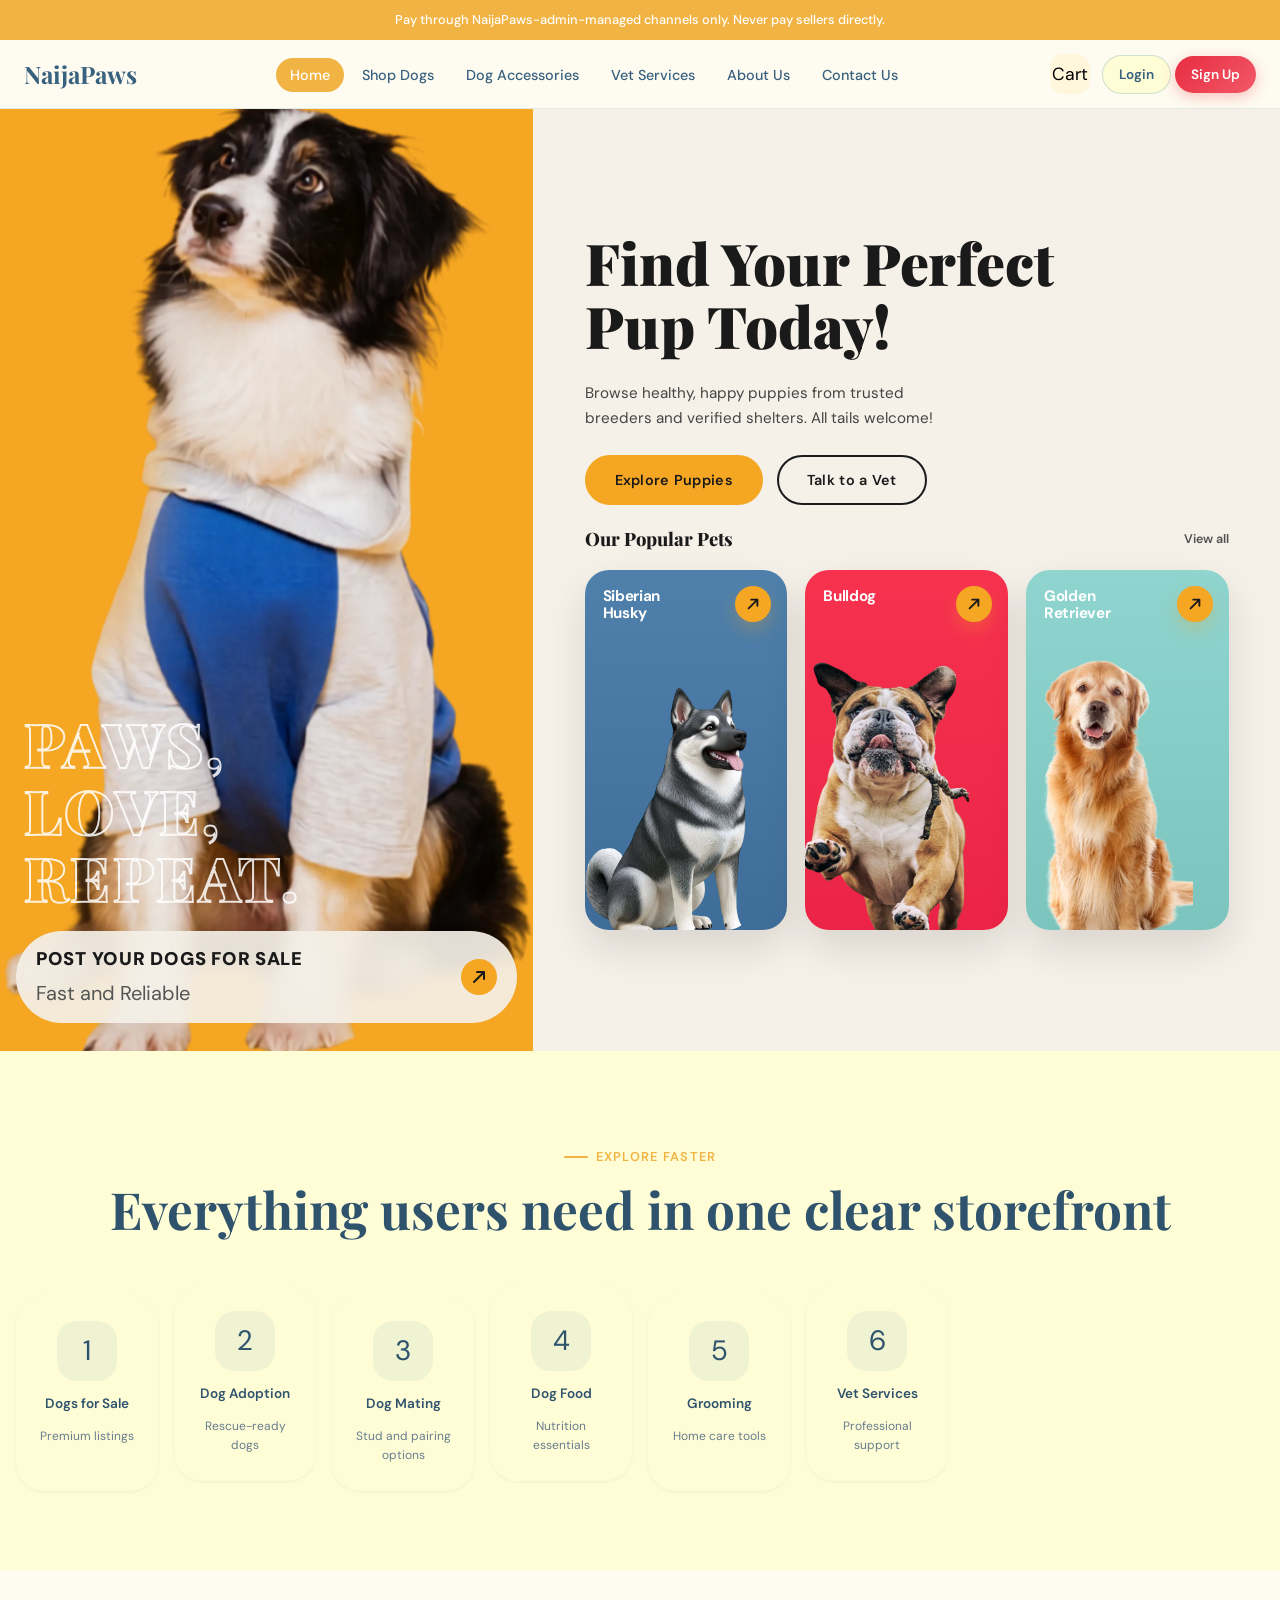
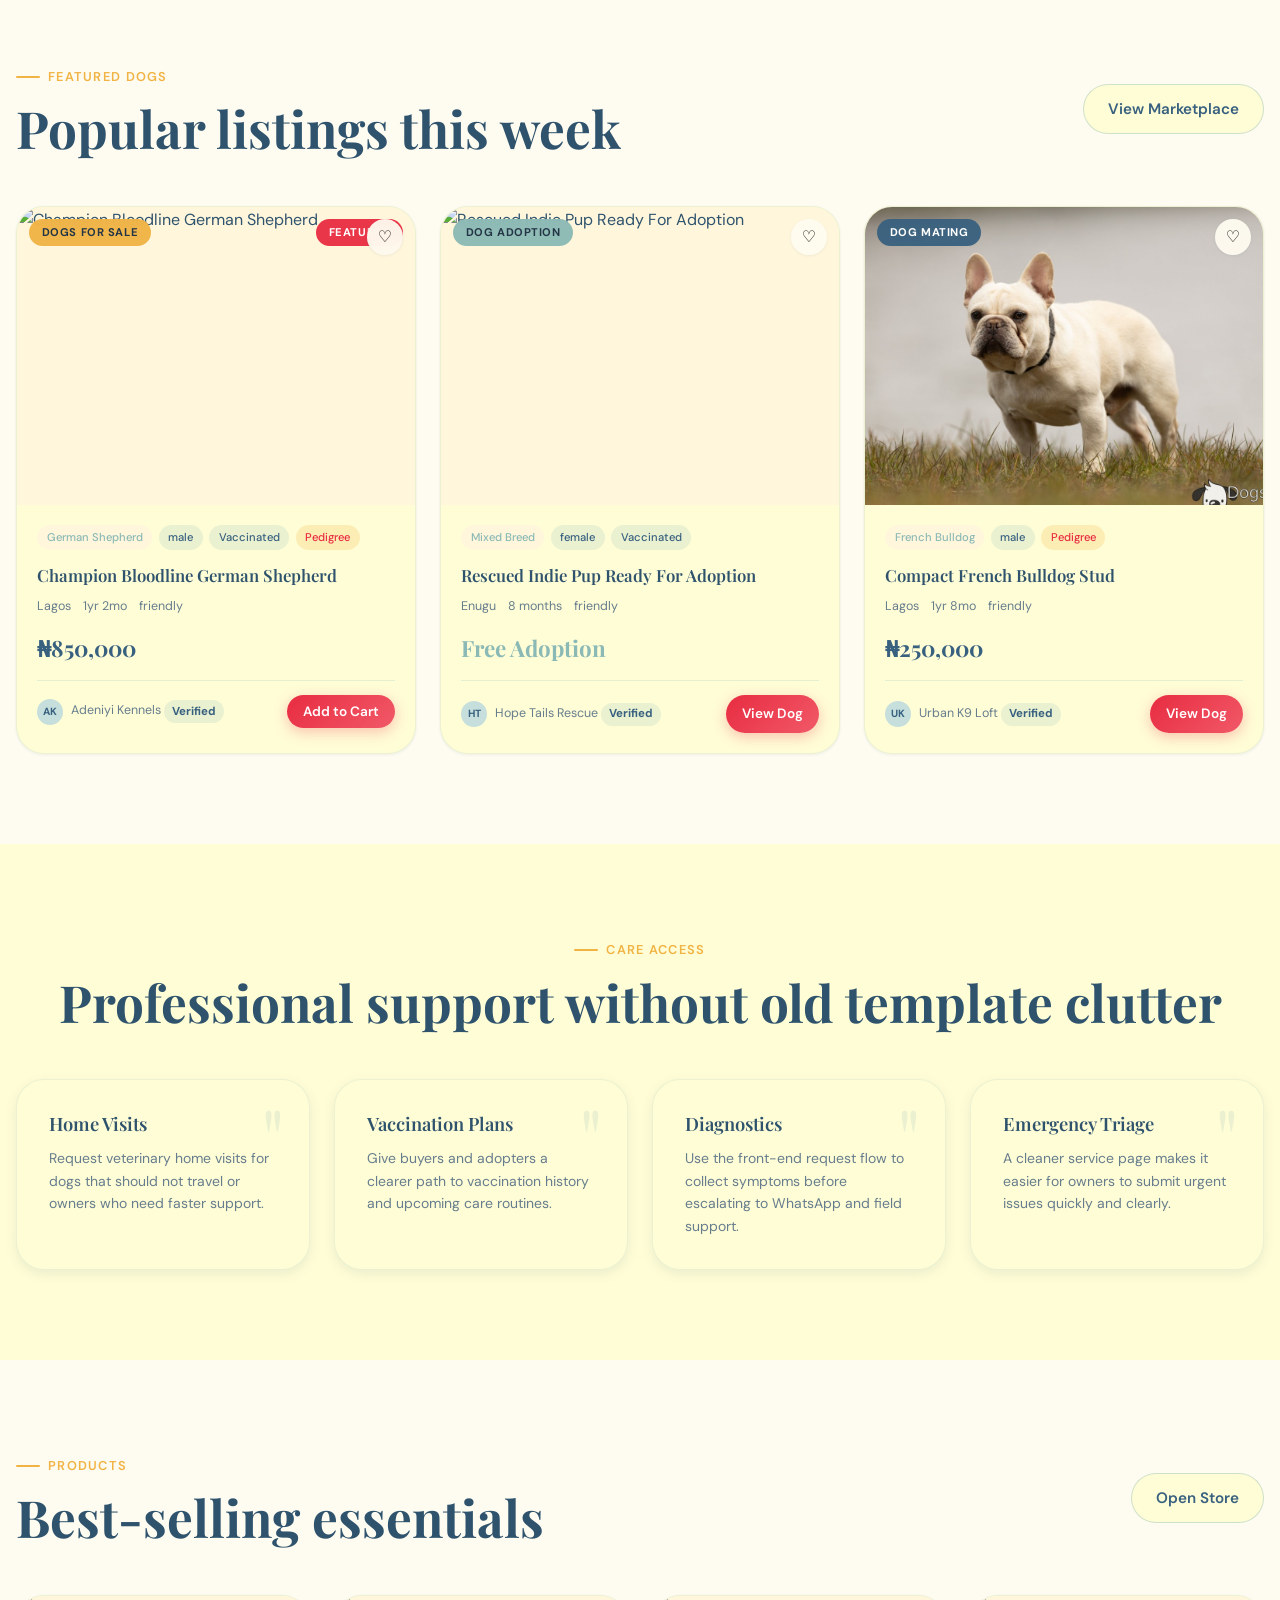
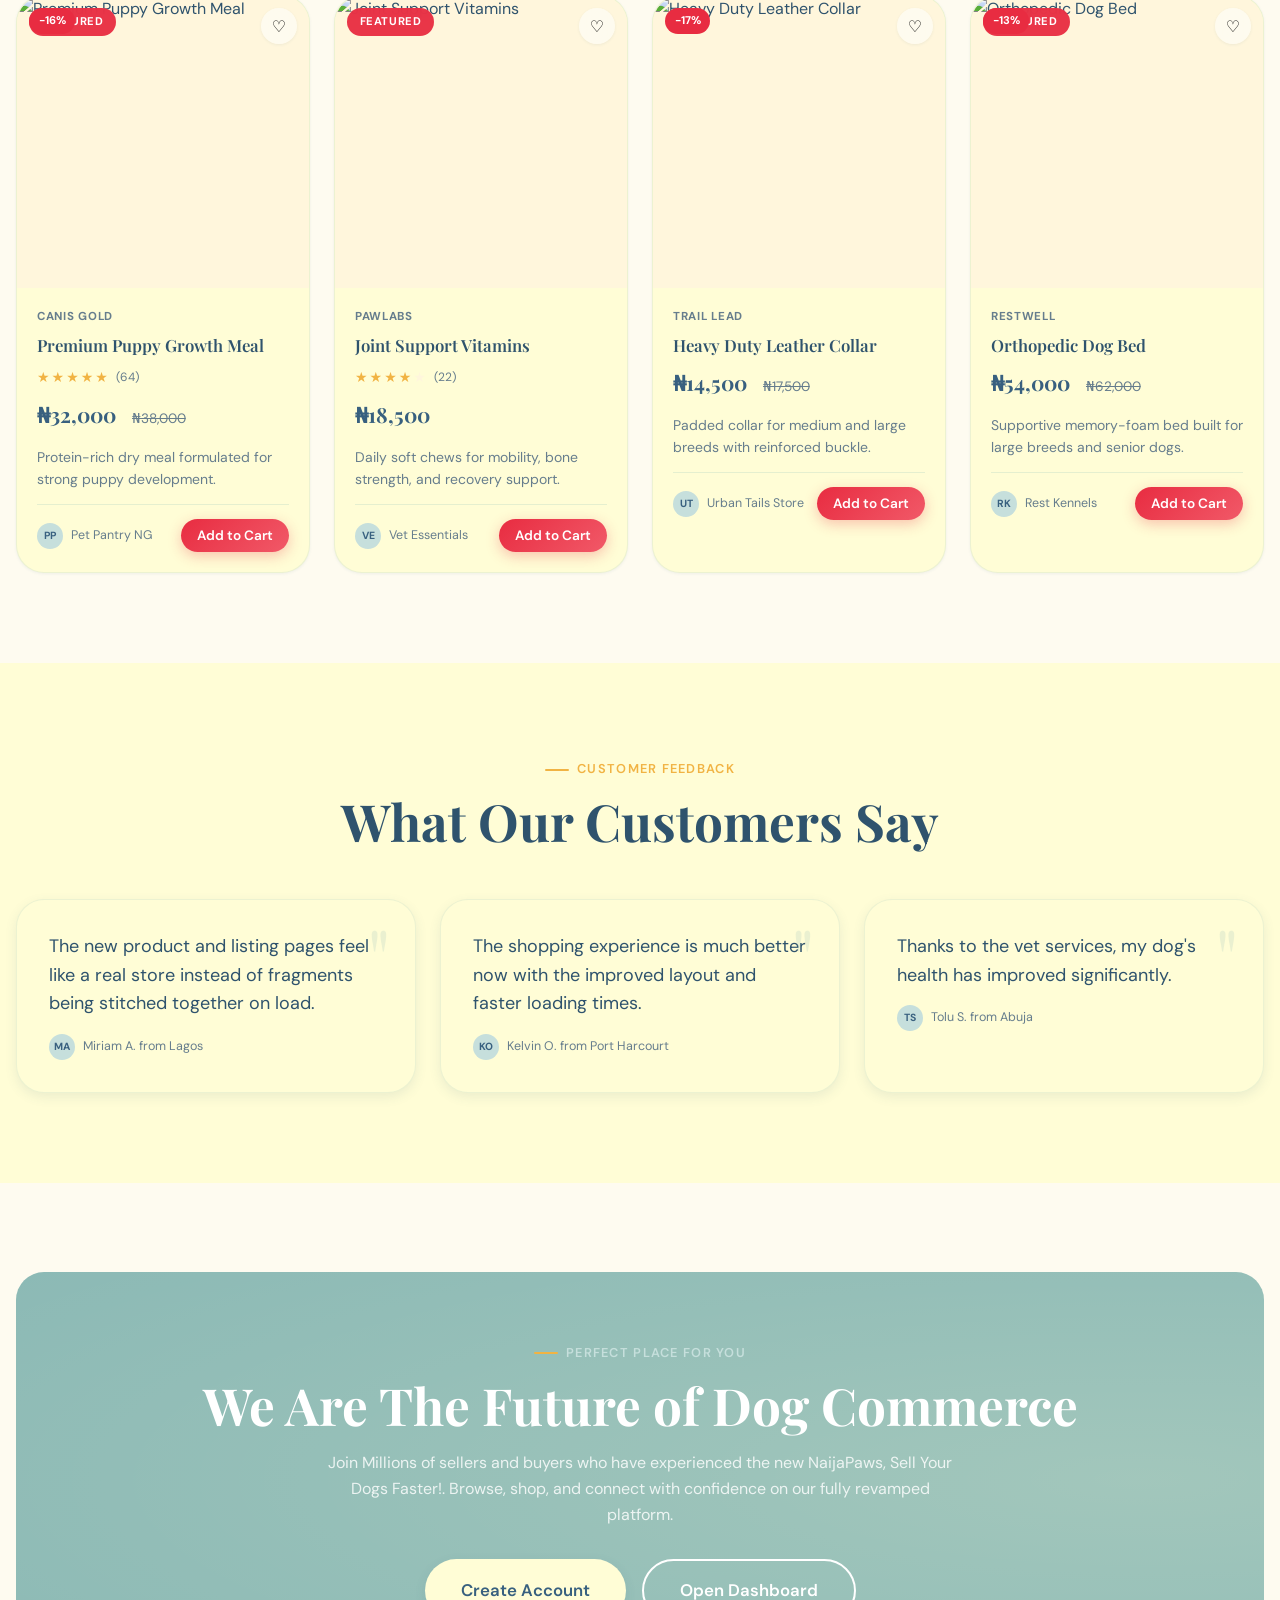
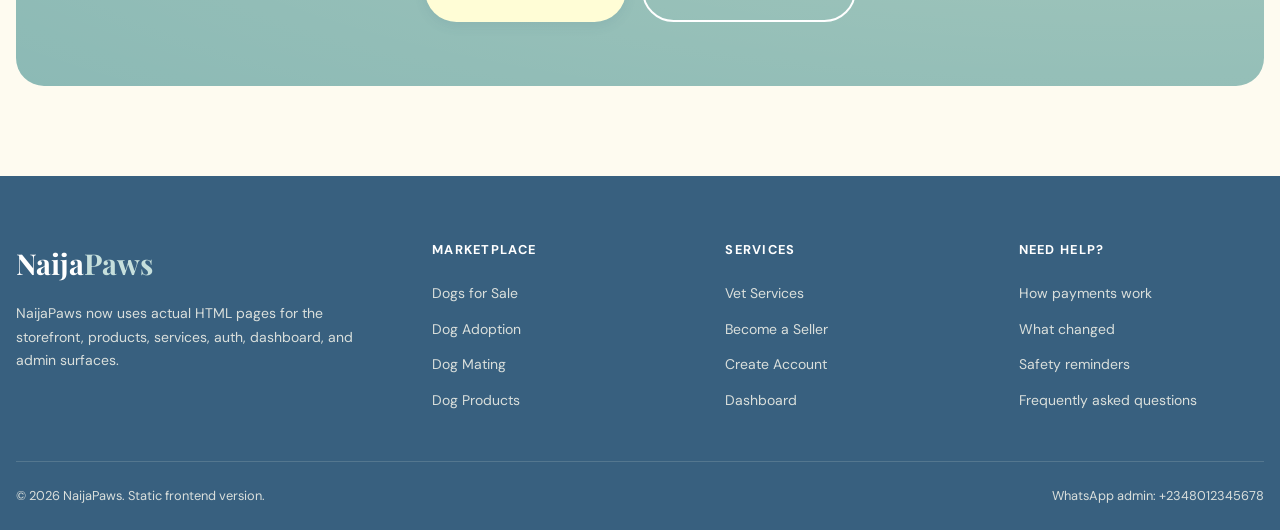
==== commit ac051946: "latest" ====
--- a/index.html
+++ b/index.html
@@ -72,14 +72,12 @@
         <a href="contact.html">Contact Us</a>
 
         <div data-auth-guest>
-          <hr style="border-color:rgba(139,185,181,0.28);margin:0.75rem 0">
-          <a href="login.html">Login</a>
-          <a href="register.html">Register</a>
+          <a href="login.html" class="nav-mobile-auth-link">Login</a>
+          <a href="register.html" class="nav-mobile-auth-link nav-mobile-auth-link-primary">Sign Up</a>
         </div>
         <div data-auth-user style="display:none">
-          <hr style="border-color:rgba(139,185,181,0.28);margin:0.75rem 0">
-          <a href="dashboard.html" data-user-link>Dashboard</a>
-          <a href="index.html" data-logout>Log Out</a>
+          <a href="dashboard.html" class="nav-mobile-auth-link" data-user-link>Dashboard</a>
+          <a href="index.html" class="nav-mobile-auth-link" data-logout>Log Out</a>
         </div>
       </nav>
     </div>
@@ -111,15 +109,13 @@
 
     <img
   class="pup-hero__dog-img"
-  src="assets/images/hero1.png"
+  src="assets/images/hero1.webp"
   alt="Dog in blue hoodie"
+  fetchpriority="high"
+  decoding="async"
 />
 
-    <!-- <img
-      class="pup-hero__dog-img"
-      src="https://images.unsplash.com/photo-1517849845537-4d257902454a?w=600&q=80"
-      alt="Dog in blue hoodie"
-    /> -->
+
 
     <!-- Overlay text -->
     <div class="pup-hero__overlay-text" id="pupOverlayText">
@@ -189,8 +185,9 @@
 
           <img
   class="pup-hero__card-img"
-  src="assets/images/dogcardd.png"
+  src="assets/images/dogcardd.webp"
   alt="Husky with blue eyes"
+  decoding="async"
 />
           <!-- <img
             class="pup-hero__card-img"
@@ -208,8 +205,9 @@
           </button>
           <img
             class="pup-hero__card-img"
-  src="assets/images/bulldog.png"
+  src="assets/images/bulldog.webp"
   alt="bulldog with tongue out"
+  decoding="async"
           />
         </div>
 
@@ -222,8 +220,9 @@
           </button>
           <img
             class="pup-hero__card-img"
-  src="assets/images/golden.png"
+  src="assets/images/golden.webp"
   alt="Golden Retriever"
+  decoding="async"
           />
         </div>
 
@@ -289,7 +288,7 @@
           <article class="listing-card fade-in-up">
             <div class="card-image-wrap">
               <a href="dog.html">
-                <img src="https://images.unsplash.com/photo-1517849845537-4d257902454a?auto=format&fit=crop&w=1200&q=80" alt="Champion Bloodline German Shepherd">
+                <img src="https://images.unsplash.com/photo-1517849845537-4d257902454a?auto=format&fit=crop&w=1200&q=80" alt="Champion Bloodline German Shepherd" loading="lazy" decoding="async">
               </a>
               <span class="card-badge badge-sale">Dogs for Sale</span>
               <span class="card-badge badge-featured" style="left:auto;right:0.75rem;top:0.75rem">Featured</span>
@@ -322,7 +321,7 @@
           <article class="listing-card fade-in-up">
             <div class="card-image-wrap">
               <a href="marketplace.html?category=adoption">
-                <img src="https://images.unsplash.com/photo-1561037404-61cd46aa615b?auto=format&fit=crop&w=1200&q=80" alt="Rescued Indie Pup Ready For Adoption">
+                <img src="https://images.unsplash.com/photo-1561037404-61cd46aa615b?auto=format&fit=crop&w=1200&q=80" alt="Rescued Indie Pup Ready For Adoption" loading="lazy" decoding="async">
               </a>
               <span class="card-badge badge-adoption">Dog Adoption</span>
               <button class="card-fav-btn" data-favorite-id="104" data-favorite-type="dog" aria-label="Save listing">&#9825;</button>
@@ -353,7 +352,7 @@
           <article class="listing-card fade-in-up">
             <div class="card-image-wrap">
               <a href="marketplace.html?category=mating">
-                <img src="assets/images/frenchbull.jpg" alt="Compact French Bulldog Stud">
+                <img src="assets/images/frenchbull.jpg" alt="Compact French Bulldog Stud" loading="lazy" decoding="async">
               </a>
 
               <span class="card-badge badge-mating">Dog Mating</span>
@@ -426,7 +425,7 @@
         <div class="grid-4">
           <article class="product-card fade-in-up">
             <div class="card-image-wrap">
-              <img src="https://images.unsplash.com/photo-1583511655857-d19b40a7a54e?auto=format&fit=crop&w=900&q=80" alt="Premium Puppy Growth Meal">
+              <img src="https://images.unsplash.com/photo-1583511655857-d19b40a7a54e?auto=format&fit=crop&w=900&q=80" alt="Premium Puppy Growth Meal" loading="lazy" decoding="async">
               <span class="card-badge badge-featured">Featured</span>
               <span class="product-discount">-16%</span>
               <button class="card-fav-btn" data-favorite-id="201" data-favorite-type="product" aria-label="Save product">&#9825;</button>
@@ -455,7 +454,7 @@
 
           <article class="product-card fade-in-up">
             <div class="card-image-wrap">
-              <img src="https://images.unsplash.com/photo-1516734212186-a967f81ad0d7?auto=format&fit=crop&w=900&q=80" alt="Joint Support Vitamins">
+              <img src="https://images.unsplash.com/photo-1516734212186-a967f81ad0d7?auto=format&fit=crop&w=900&q=80" alt="Joint Support Vitamins" loading="lazy" decoding="async">
               <span class="card-badge badge-featured">Featured</span>
               <button class="card-fav-btn" data-favorite-id="202" data-favorite-type="product" aria-label="Save product">&#9825;</button>
             </div>
@@ -482,7 +481,7 @@
 
           <article class="product-card fade-in-up">
             <div class="card-image-wrap">
-              <img src="https://images.unsplash.com/photo-1518715308788-de9717d6b2b4?auto=format&fit=crop&w=900&q=80" alt="Heavy Duty Leather Collar">
+              <img src="https://images.unsplash.com/photo-1518715308788-de9717d6b2b4?auto=format&fit=crop&w=900&q=80" alt="Heavy Duty Leather Collar" loading="lazy" decoding="async">
               <span class="product-discount">-17%</span>
               <button class="card-fav-btn" data-favorite-id="203" data-favorite-type="product" aria-label="Save product">&#9825;</button>
             </div>
@@ -506,7 +505,7 @@
 
           <article class="product-card fade-in-up">
             <div class="card-image-wrap">
-              <img src="https://images.unsplash.com/photo-1548199973-03cce0bbc87b?auto=format&fit=crop&w=900&q=80" alt="Orthopedic Dog Bed">
+              <img src="https://images.unsplash.com/photo-1548199973-03cce0bbc87b?auto=format&fit=crop&w=900&q=80" alt="Orthopedic Dog Bed" loading="lazy" decoding="async">
               <span class="card-badge badge-featured">Featured</span>
               <span class="product-discount">-13%</span>
               <button class="card-fav-btn" data-favorite-id="207" data-favorite-type="product" aria-label="Save product">&#9825;</button>
--- a/css/main.css
+++ b/css/main.css
@@ -274,6 +274,25 @@
   margin-bottom: 0.25rem;
 }
 .nav-mobile-links a:hover { background: var(--sand); }
+.nav-mobile-links [data-auth-guest],
+.nav-mobile-links [data-auth-user] {
+  display: grid;
+  gap: 0.75rem;
+  margin-top: 1rem;
+  padding-top: 1rem;
+  border-top: 1px solid rgba(139, 185, 181, 0.28);
+}
+.nav-mobile-auth-link {
+  justify-content: center;
+  border: 1px solid rgba(139, 185, 181, 0.32);
+  background: var(--warm-white);
+  box-shadow: var(--shadow-xs);
+}
+.nav-mobile-auth-link-primary {
+  background: linear-gradient(135deg, var(--orange) 0%, #f15968 100%);
+  border-color: transparent;
+  color: white;
+}
 
 /* ---- FRAUD WARNING BANNER ---------------------------------- */
 .fraud-banner {
@@ -1545,6 +1564,8 @@
 @media (max-width: 768px) {
   .nav-links { display: none; }
   .nav-mobile-toggle { display: flex; }
+  .nav-actions > [data-auth-guest],
+  .nav-actions > [data-auth-user] { display: none !important; }
   .grid-3, .grid-4 { grid-template-columns: repeat(2, 1fr); }
   .grid-2 { grid-template-columns: 1fr; }
   .form-row { grid-template-columns: 1fr; }
--- a/css/hero.css
+++ b/css/hero.css
@@ -2,9 +2,6 @@
    HERO SECTION STYLES — hero.css
    Import or <link> this in your <head>
 ============================================= */
-
-/* ---- Google Fonts ---- */
-@import url('https://fonts.googleapis.com/css2?family=Playfair+Display:wght@700;900&family=DM+Sans:wght@400;500;600&display=swap');
 
 /* ---- Root tokens (scoped to hero) ---- */
 .pup-hero {
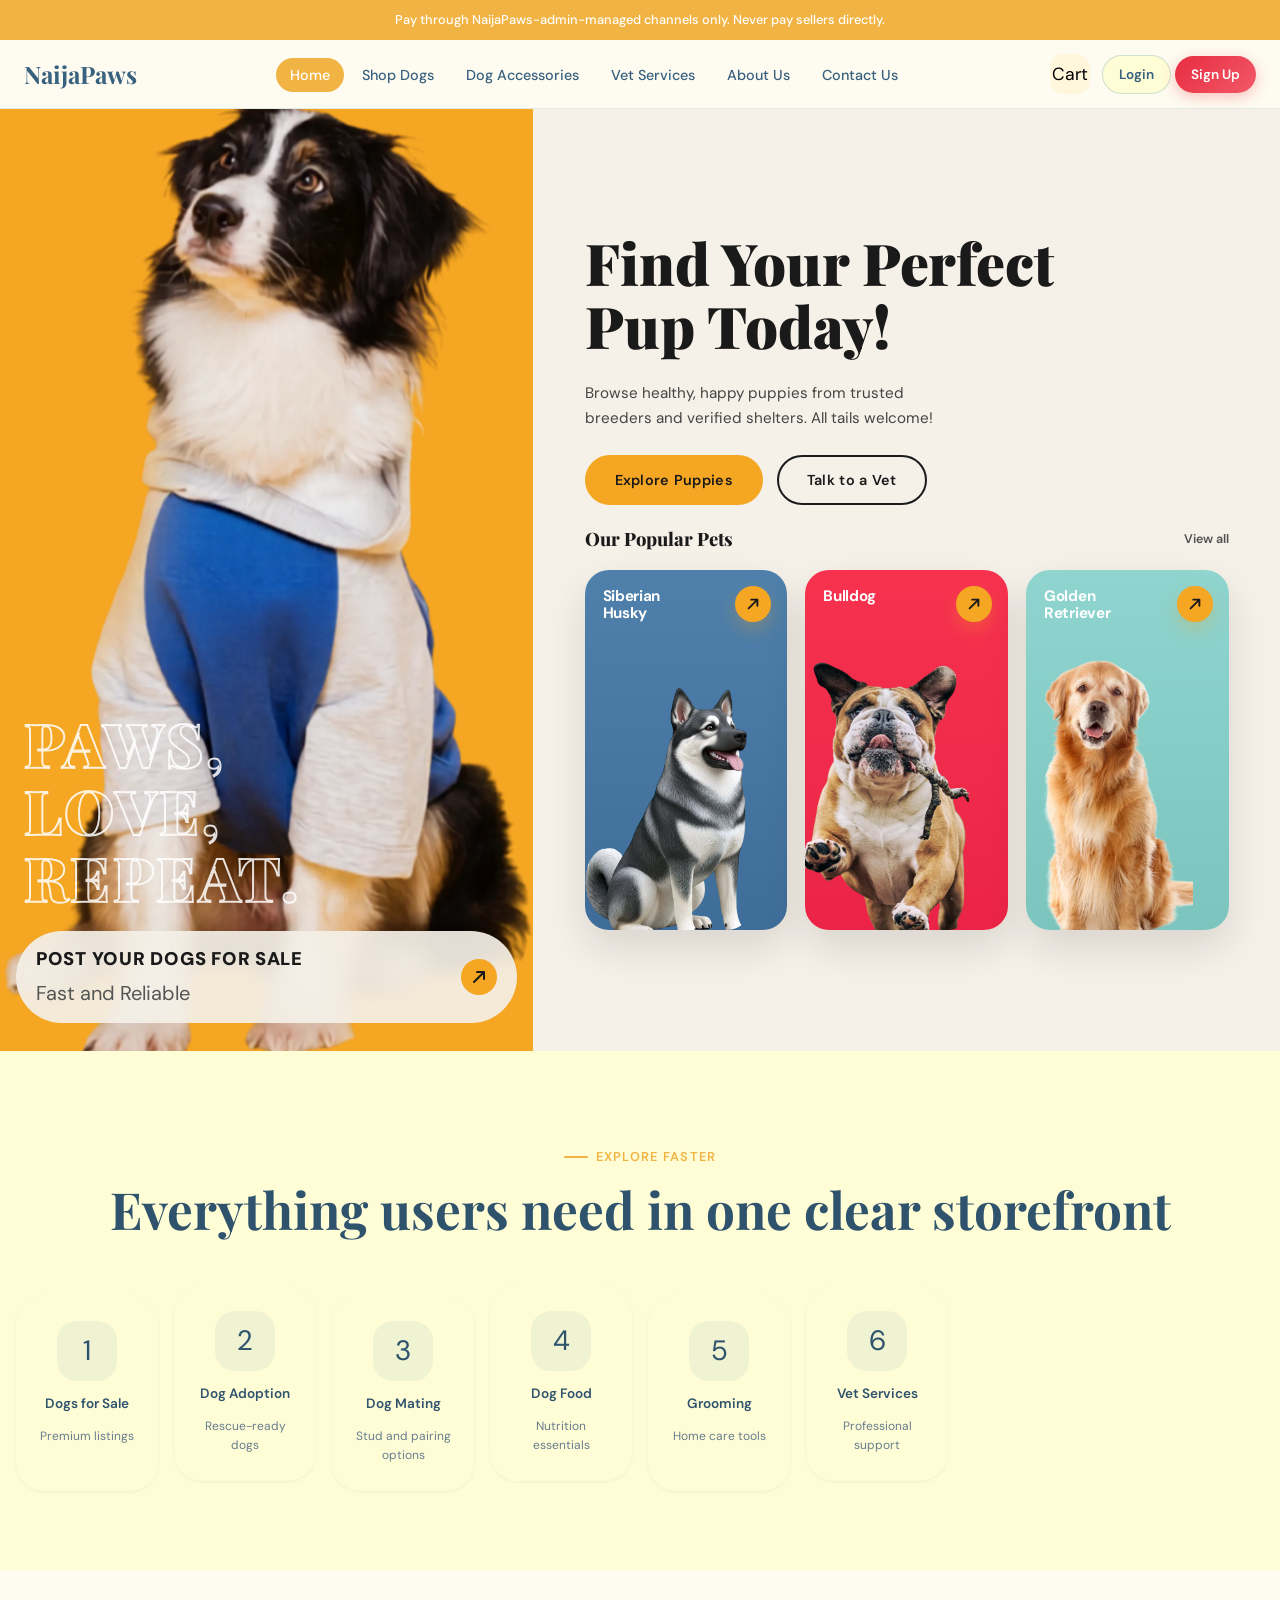
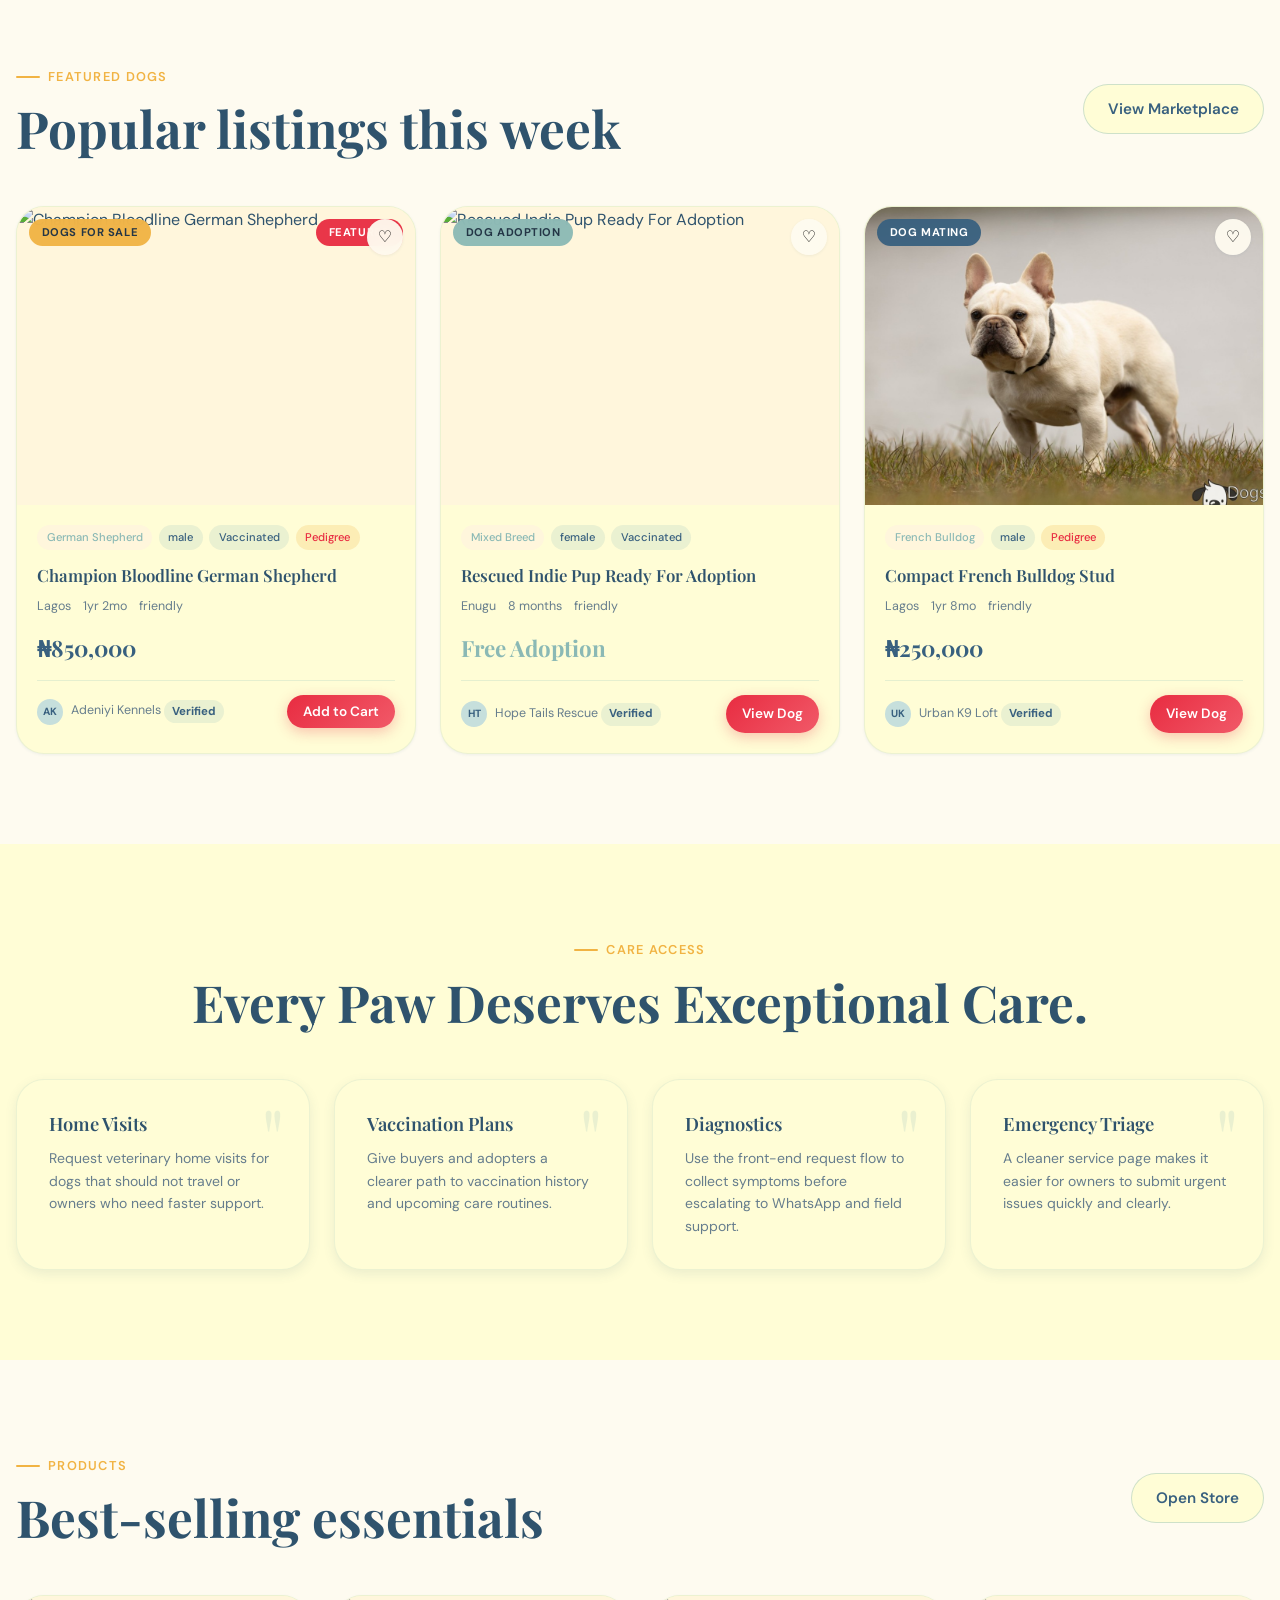
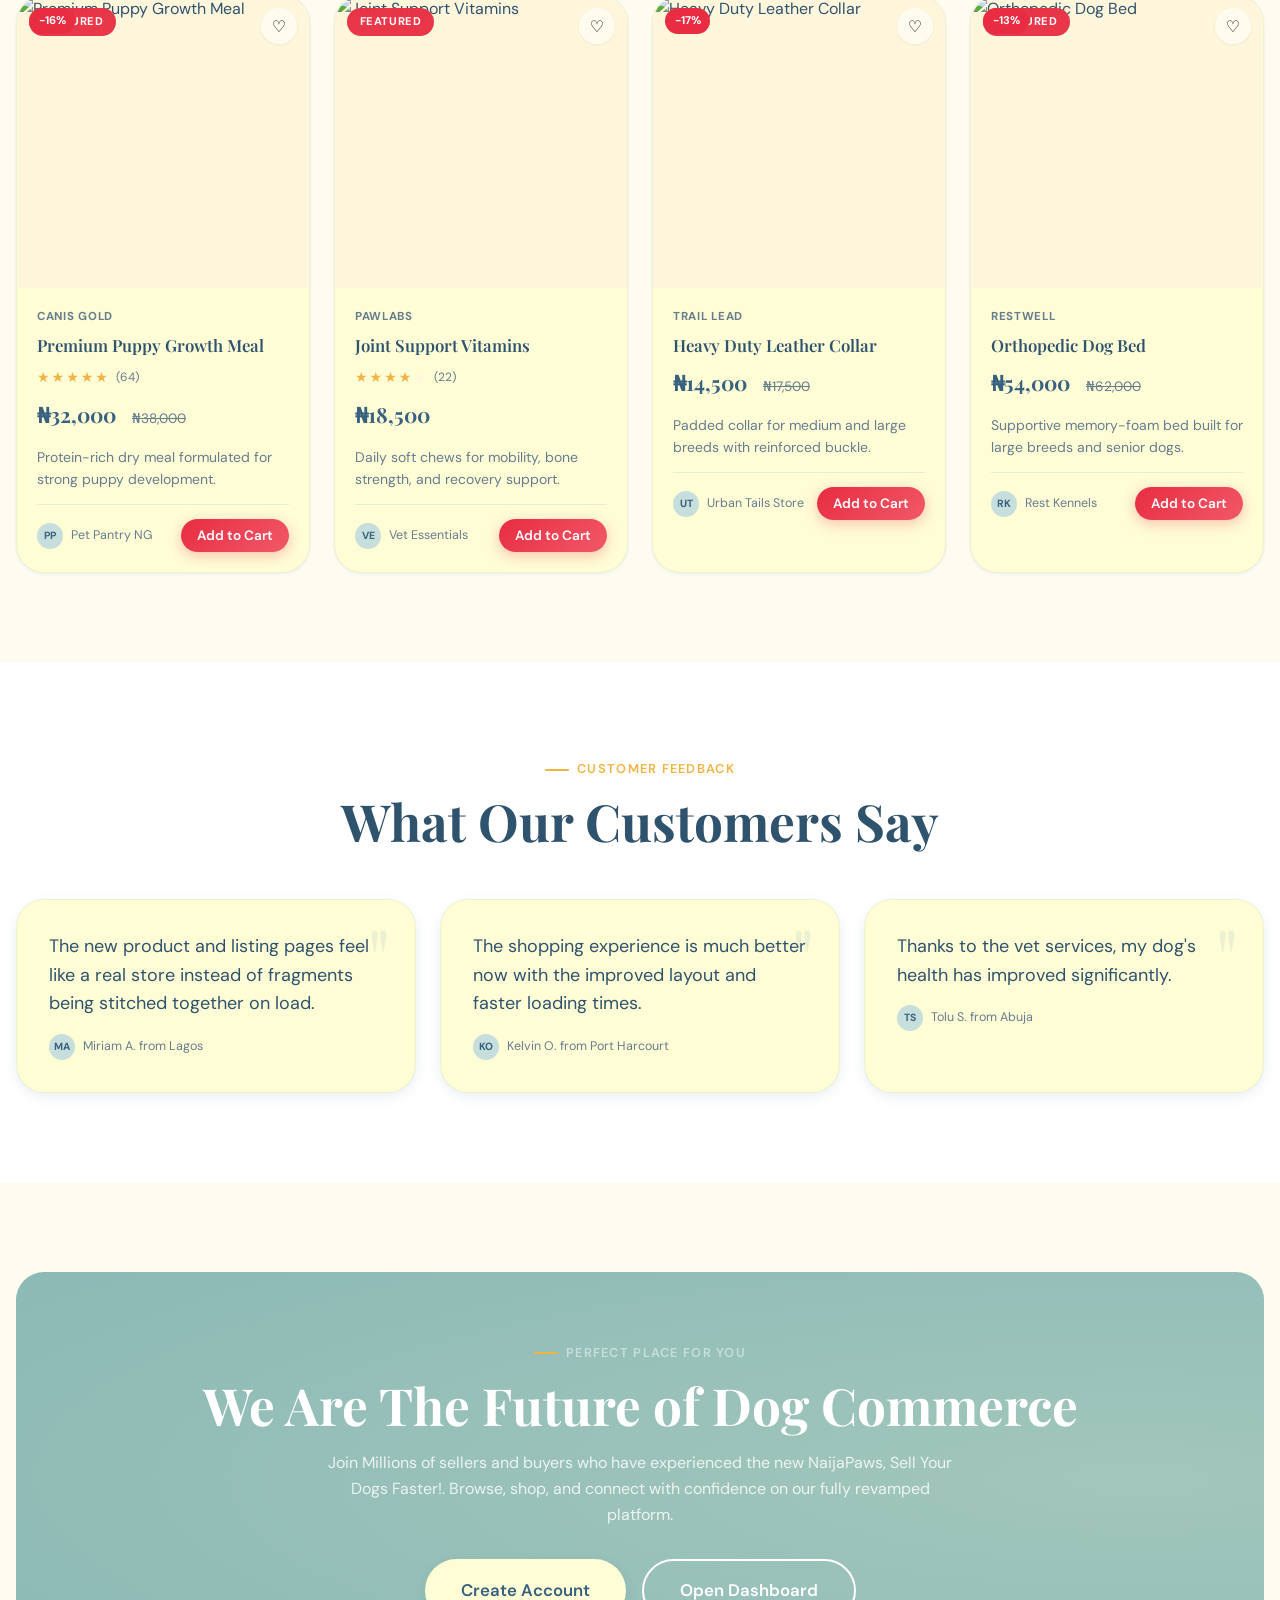
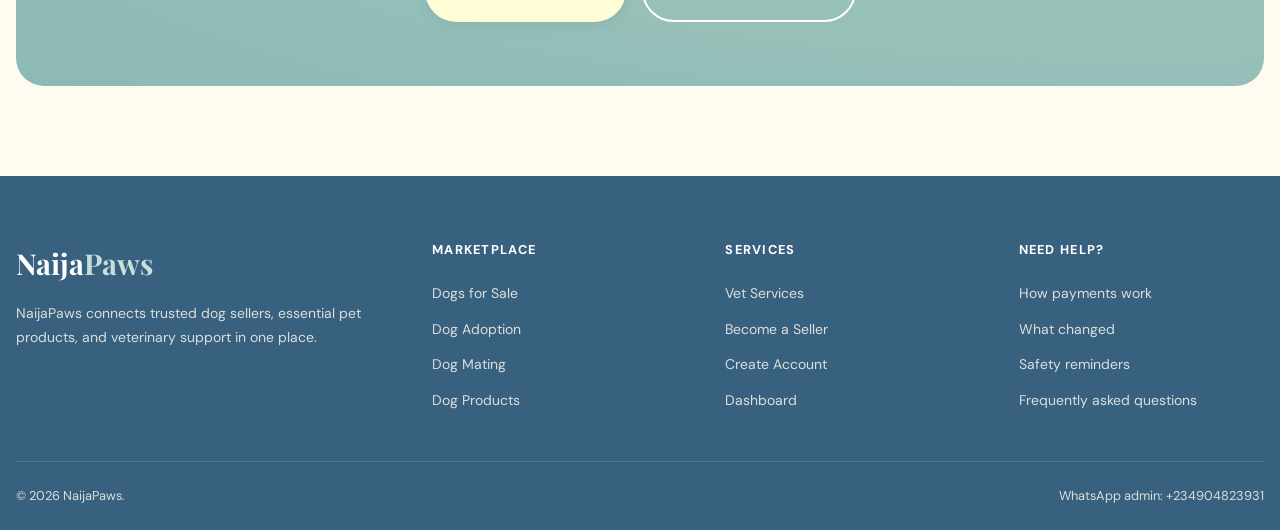
==== commit f6798675: "updat" ====
--- a/index.html
+++ b/index.html
@@ -108,12 +108,12 @@
   <div class="pup-hero__left">
 
     <img
-  class="pup-hero__dog-img"
-  src="assets/images/hero1.webp"
-  alt="Dog in blue hoodie"
-  fetchpriority="high"
-  decoding="async"
-/>
+    class="pup-hero__dog-img"
+    src="assets/images/hero1.webp"
+    alt="Dog in blue hoodie"
+    fetchpriority="high"
+    decoding="async"
+    />
 
 
 
@@ -130,11 +130,14 @@
         <p class="pup-hero__sell-title">POST YOUR DOGS FOR SALE</p>
         <p class="pup-hero__sell-sub">Fast and Reliable</p>
       </div>
-      <button class="pup-hero__arrow-btn" aria-label="Sell dogs">
-        <svg width="16" height="16" viewBox="0 0 16 16" fill="none">
-          <path d="M3 13L13 3M13 3H6M13 3V10" stroke="currentColor" stroke-width="2" stroke-linecap="round" stroke-linejoin="round"/>
-        </svg>
-      </button>
+      <a href="register.html">
+  <button class="pup-hero__arrow-btn" aria-label="Sell dogs">
+    <svg width="16" height="16" viewBox="0 0 16 16" fill="none">
+      <path d="M3 13L13 3M13 3H6M13 3V10" stroke="currentColor" stroke-width="2" stroke-linecap="round" stroke-linejoin="round" />
+    </svg>
+  </button>
+</a>
+
     </div>
   </div>
 
@@ -388,7 +391,7 @@
       <div class="container">
         <div class="section-header text-center">
           <div class="section-eyebrow">Care Access</div>
-          <h2 class="display-lg">Professional support without old template clutter</h2>
+          <h2 class="display-lg">Every Paw Deserves Exceptional Care.</h2>
         </div>
 
         <div class="grid-4">
@@ -531,7 +534,7 @@
       </div>
     </section>
 
-    <section class="section" style="background:var(--warm-white)">
+    <section class="section" style="background:white">
       <div class="container">
         <div class="section-header text-center">
           <div class="section-eyebrow">Customer Feedback</div>
@@ -589,7 +592,7 @@
         <div class="footer-brand">
           <div class="footer-logo-text">Naija<span>Paws</span></div>
           <p class="footer-desc">
-            NaijaPaws now uses actual HTML pages for the storefront, products, services, auth, dashboard, and admin surfaces.
+            NaijaPaws connects trusted dog sellers, essential pet products, and veterinary support in one place.
           </p>
         </div>
         <div>
@@ -605,7 +608,7 @@
           <div class="footer-col-title">Services</div>
           <ul class="footer-links">
             <li><a href="services.html">Vet Services</a></li>
-            <li><a href="seller-verification.html">Become a Seller</a></li>
+            <li><a href="register.html#seller">Become a Seller</a></li>
             <li><a href="register.html">Create Account</a></li>
             <li><a href="dashboard.html">Dashboard</a></li>
           </ul>
@@ -621,8 +624,8 @@
         </div>
       </div>
       <div class="footer-bottom">
-        <div>&copy; 2026 NaijaPaws. Static frontend version.</div>
-        <div>WhatsApp admin: +2348012345678</div>
+        <div>&copy; 2026 NaijaPaws.</div>
+        <div>WhatsApp admin: +234904823931</div>
       </div>
     </div>
   </footer>
--- a/css/main.css
+++ b/css/main.css
@@ -64,14 +64,22 @@
 /* ---- RESET & BASE ------------------------------------------ */
 *, *::before, *::after { box-sizing: border-box; margin: 0; padding: 0; }
 
-html { scroll-behavior: smooth; -webkit-text-size-adjust: 100%; }
+html {
+  scroll-behavior: smooth;
+  -webkit-text-size-adjust: 100%;
+  width: 100%;
+  max-width: 100%;
+  overflow-x: clip;
+}
 
 body {
   font-family: var(--font-body);
   background: var(--cream);
   color: var(--text-main);
   line-height: 1.6;
-  overflow-x: hidden;
+  width: 100%;
+  max-width: 100%;
+  overflow-x: clip;
   font-size: 16px;
 }
 
@@ -80,6 +88,7 @@
 button { cursor: pointer; border: none; background: none; font-family: inherit; }
 input, textarea, select { font-family: inherit; }
 ul { list-style: none; }
+main, section, footer { max-width: 100%; }
 
 /* ---- TYPOGRAPHY -------------------------------------------- */
 .display-xl { font-family: var(--font-display); font-size: clamp(2.4rem, 6vw, 4.5rem); font-weight: 700; line-height: 1.1; }
@@ -133,6 +142,7 @@
   margin: 0 auto;
   gap: 2rem;
 }
+.nav-inner > * { min-width: 0; }
 
 .nav-logo {
   display: flex;
@@ -710,6 +720,8 @@
   display: flex;
   align-items: center;
   justify-content: space-between;
+  gap: 0.75rem;
+  flex-wrap: wrap;
   padding-top: 0.875rem;
   border-top: 1px solid rgba(139, 185, 181, 0.22);
 }
@@ -718,6 +730,7 @@
   display: flex;
   align-items: center;
   gap: 0.5rem;
+  min-width: 0;
   font-size: 0.78rem;
   color: var(--text-muted);
 }
@@ -1545,6 +1558,7 @@
 .breadcrumb {
   display: flex;
   align-items: center;
+  flex-wrap: wrap;
   gap: 0.5rem;
   font-size: 0.82rem;
   color: var(--text-muted);
@@ -1561,32 +1575,119 @@
   .dashboard-sidebar { display: none; }
 }
 
+@media (max-width: 900px) {
+  .nav-links { display: none; }
+  .nav-mobile-toggle { display: flex; }
+  .nav-actions > [data-auth-guest],
+  .nav-actions > [data-auth-user] { display: none !important; }
+}
+
 @media (max-width: 768px) {
   .nav-links { display: none; }
   .nav-mobile-toggle { display: flex; }
   .nav-actions > [data-auth-guest],
   .nav-actions > [data-auth-user] { display: none !important; }
+  .nav-inner { gap: 0.75rem; padding: 0.875rem 1rem; }
+  .nav-actions { gap: 0.5rem; margin-left: auto; }
+  .nav-logo-text { font-size: 1.25rem; }
   .grid-3, .grid-4 { grid-template-columns: repeat(2, 1fr); }
   .grid-2 { grid-template-columns: 1fr; }
   .form-row { grid-template-columns: 1fr; }
+  .btn { max-width: 100%; }
+  .card-title {
+    white-space: normal;
+    overflow-wrap: anywhere;
+  }
+  .card-footer .btn { width: 100%; }
+  .filter-search { min-width: 0; }
+  .cart-header, .cart-body, .cart-footer { padding: 1rem; }
+  .cart-item-info { min-width: 0; }
+  .cart-qty-btns { flex-wrap: wrap; }
+  .data-table {
+    display: block;
+    overflow-x: auto;
+    white-space: nowrap;
+    -webkit-overflow-scrolling: touch;
+  }
+  .dashboard-main { padding: 1rem; }
+  .modal-header, .modal-body, .modal-footer { padding: 1rem; }
+  .modal-footer { flex-direction: column; }
+  .modal-footer .btn { width: 100%; }
+  .toast-container {
+    left: 1rem;
+    right: 1rem;
+    bottom: 1rem;
+  }
+  .toast {
+    max-width: none;
+    width: 100%;
+  }
   .hero-stats { display: none; }
   .cta-section { padding: 2.5rem 1.5rem; }
   .footer-grid { grid-template-columns: 1fr; gap: 2rem; }
-  .footer-bottom { flex-direction: column; text-align: center; }
+  .footer-bottom {
+    flex-direction: column;
+    text-align: center;
+    gap: 0.5rem;
+  }
   .hero-search-bar { flex-direction: column; border-radius: var(--radius-xl); padding: 1rem; }
   .hero-search-btn { width: 100%; justify-content: center; }
   .hero-search-select { border: none; border-bottom: 1px solid rgba(139, 185, 181, 0.24); padding-bottom: 0.5rem; width: 100%; }
   .data-table { font-size: 0.78rem; }
   .data-table th, .data-table td { padding: 0.625rem 0.875rem; }
+  .page-marketplace .js-responsive-split > aside { position: static !important; }
+  .page-register .verification-card > div { padding: 1.5rem !important; }
+}
+
+@media (max-width: 600px) {
+  .grid-3, .grid-4 { grid-template-columns: 1fr; }
+  .categories-grid { grid-template-columns: repeat(2, 1fr); }
+  .fraud-banner {
+    font-size: 0.72rem;
+    line-height: 1.4;
+    padding: 0.625rem 0.75rem;
+  }
+  .section-header { margin-bottom: 2rem; }
+  .dashboard-header { margin-bottom: 1.5rem; }
+  .cta-section { padding: 2rem 1.25rem; }
+  .footer { padding-top: 3rem; }
+  .footer-grid { gap: 1.5rem; padding-bottom: 2rem; }
+  .footer-bottom { font-size: 0.82rem; }
+  .empty-state { padding: 3rem 1.25rem; }
+  .page-register .container { width: min(100% - 1rem, 760px) !important; }
 }
 
 @media (max-width: 480px) {
   :root { --section-py: 2.5rem; }
   .grid-3, .grid-2 { grid-template-columns: 1fr; }
-  .categories-grid { grid-template-columns: repeat(3, 1fr); }
+  .categories-grid { grid-template-columns: repeat(2, 1fr); }
   .hero { height: 80vh; min-height: 520px; }
+  .nav-inner { padding: 0.75rem 0.875rem; }
+  .nav-logo-text { font-size: 1.1rem; }
+  .cart-drawer { width: 100%; }
+  .cart-item { padding: 0.875rem; }
+  .cart-item-name,
+  .cart-item-seller,
+  .cart-item-price,
+  .footer-bottom > div,
+  .empty-desc,
+  .fraud-banner {
+    overflow-wrap: anywhere;
+  }
   .modal { margin: 0; border-radius: var(--radius-xl) var(--radius-xl) 0 0; position: fixed; bottom: 0; max-height: 95vh; }
   .modal-overlay { align-items: flex-end; padding: 0; }
+}
+
+@media (max-width: 420px) {
+  .cart-item {
+    flex-direction: column;
+    align-items: flex-start;
+  }
+
+  .cart-item-img {
+    width: 88px;
+    height: 88px;
+  }
 }
 
 /* ---- STATIC FRONTEND CONVERSION LAYOUTS ------------------- */
--- a/css/hero.css
+++ b/css/hero.css
@@ -257,6 +257,7 @@
   grid-template-columns: repeat(3, 1fr);
   gap: 18px;
   align-items: stretch;
+  overflow: visible;
 }
 
 .pup-hero__card {
@@ -348,6 +349,26 @@
   transform: scale(1.04);
 }
 
+@keyframes pupMobileCardFloat {
+  0%, 100% {
+    transform: translateY(0);
+    box-shadow: 0 18px 34px rgba(22, 22, 22, 0.14);
+  }
+  50% {
+    transform: translateY(-8px);
+    box-shadow: 0 24px 40px rgba(22, 22, 22, 0.2);
+  }
+}
+
+@keyframes pupMobileImageBob {
+  0%, 100% {
+    transform: translateX(-50%) translateY(0) scale(1);
+  }
+  50% {
+    transform: translateX(-50%) translateY(-6px) scale(1.04);
+  }
+}
+
 /* Arrow btn (sell pill) */
 .pup-hero__arrow-btn {
   width: 36px;
@@ -399,6 +420,10 @@
     min-height: 75vw;
   }
 
+  .pup-hero__subtext br {
+    display: none;
+  }
+
   .pup-hero__overlay-text span {
     font-size: 2rem;
   }
@@ -408,50 +433,93 @@
     gap: 1.2rem;
   }
 
-  .pup-hero__btns {
-    flex-direction: row;
-    gap: 10px;
-  }
+  .pup-hero__btns { gap: 10px; }
 
   .pup-hero__btn {
     padding: 12px 20px;
     font-size: 0.85rem;
-    flex: 1;
+    width: 100%;
     text-align: center;
   }
 
+  .pup-hero__popular {
+    overflow: visible;
+  }
+
+  .pup-hero__popular-header {
+    margin-bottom: 0.85rem;
+  }
+
   .pup-hero__cards {
-    grid-template-columns: repeat(3, 1fr);
+    grid-template-columns: repeat(3, minmax(0, 1fr));
     gap: 10px;
+    padding-top: 3.5rem;
+    overflow: visible;
   }
 
   .pup-hero__card {
-    min-height: 220px;
-    padding: 12px 12px 0;
+    min-height: 102px;
+    padding: 3.7rem 0.55rem 0.48rem;
     border-radius: 18px;
+    justify-content: flex-end;
+    overflow: visible;
+    transform-origin: center bottom;
   }
 
   .pup-hero__card-name {
-    font-size: 0.8rem;
-    max-width: calc(100% - 2.8rem);
+    font-size: 0.72rem;
+    line-height: 1.15;
+    max-width: 100%;
+    text-align: center;
   }
 
   .pup-hero__card-arrow {
-    top: 12px;
-    right: 12px;
-    width: 30px;
-    height: 30px;
+    top: 10px;
+    right: 10px;
+    width: 28px;
+    height: 28px;
+  }
+
+  .pup-hero__card-arrow svg {
+    width: 11px;
+    height: 11px;
   }
 
   .pup-hero__card-img {
-    height: 150px;
-    width: calc(100% + 24px);
-    margin-left: -12px;
-    margin-right: -12px;
-    border-radius: 0 0 18px 18px;
+    position: absolute;
+    top: -2.9rem;
+    left: 50%;
+    width: 118%;
+    height: 98px;
+    margin: 0;
+    border-radius: 0;
+    object-fit: contain;
+    object-position: center bottom;
+    transform: translateX(-50%);
+    filter: drop-shadow(0 14px 18px rgba(0, 0, 0, 0.22));
+    pointer-events: none;
+  }
+
+  .pup-hero__card.is-revealed {
+    animation: pupMobileCardFloat 3.8s ease-in-out infinite;
+    animation-delay: calc(var(--pup-card-delay, 0s) + 0.45s);
+  }
+
+  .pup-hero__card.is-revealed .pup-hero__card-img {
+    animation: pupMobileImageBob 3.8s ease-in-out infinite;
+    animation-delay: calc(var(--pup-card-delay, 0s) + 0.55s);
   }
 
   .pup-hero__sell-pill {
     padding: 10px 16px;
-  }
-}
+    border-radius: 22px;
+    gap: 0.75rem;
+  }
+}
+
+@media (prefers-reduced-motion: reduce) {
+  .pup-hero__card.is-revealed,
+  .pup-hero__card.is-revealed .pup-hero__card-img {
+    animation: none !important;
+  }
+}
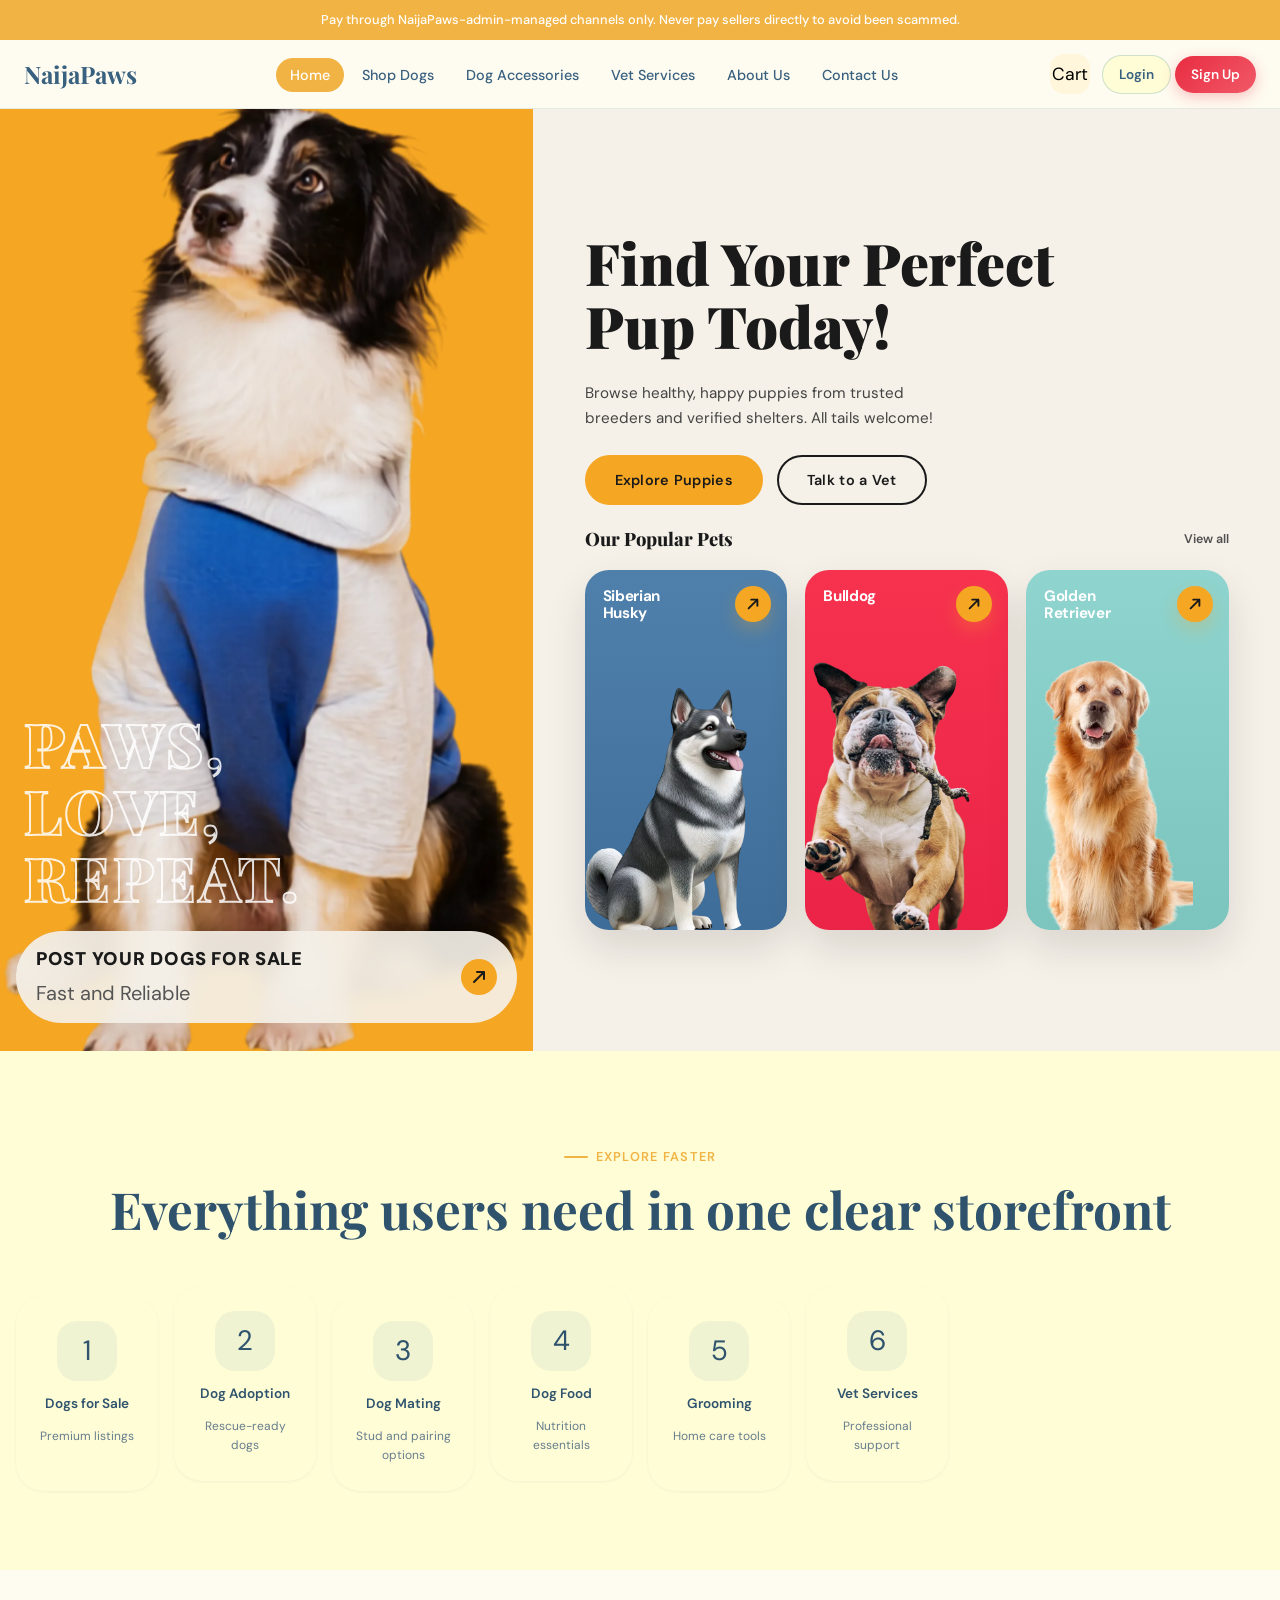
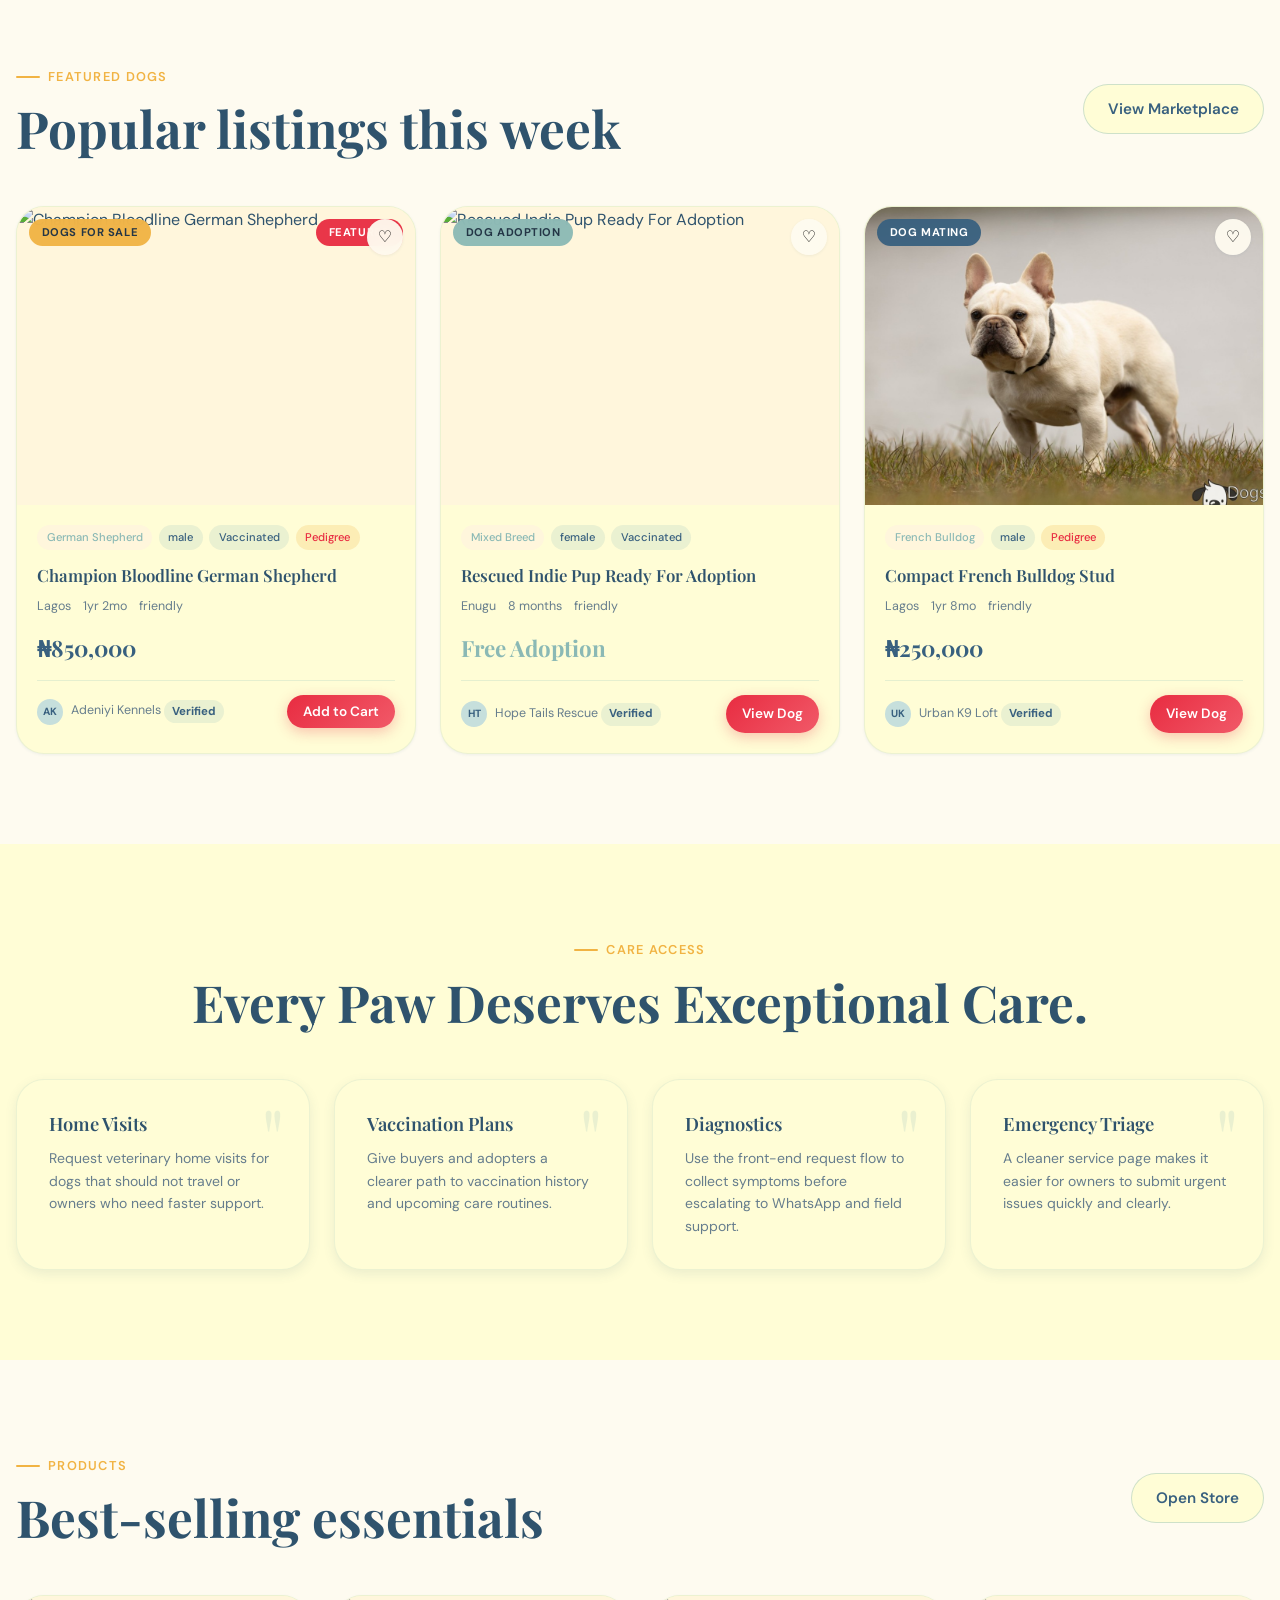
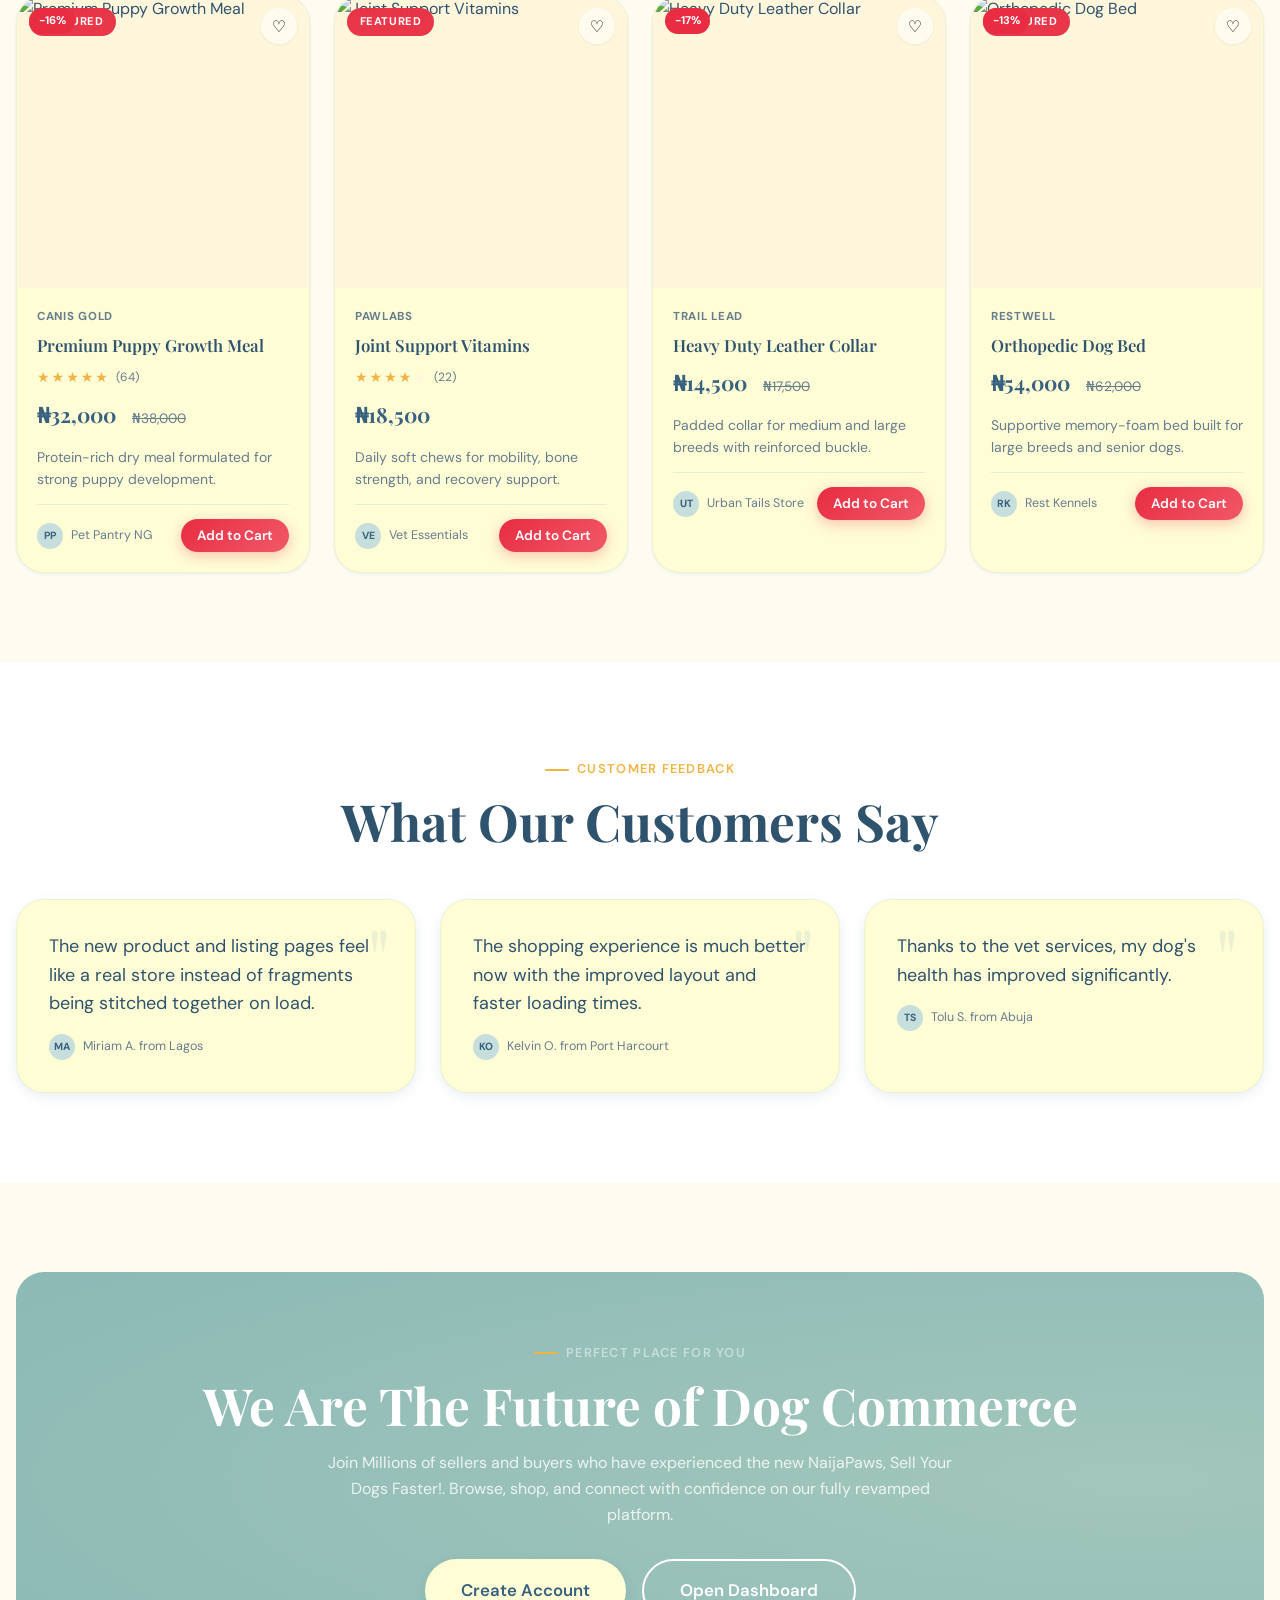
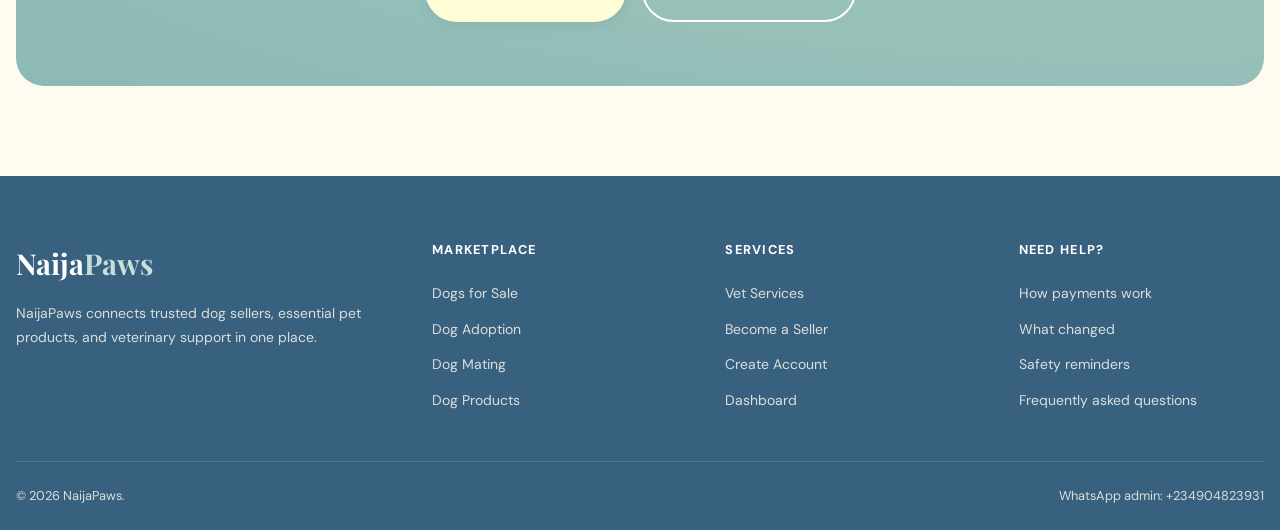
==== commit aa6bcd63: "no scam" ====
--- a/index.html
+++ b/index.html
@@ -13,7 +13,7 @@
 </head>
 <body class="page-home">
   <div class="fraud-banner" role="alert">
-    Pay through NaijaPaws-admin-managed channels only. Never pay sellers directly.
+    Pay through NaijaPaws-admin-managed channels only. Never pay sellers directly to avoid been scammed.
   </div>
 
   <nav class="navbar" aria-label="Main navigation">
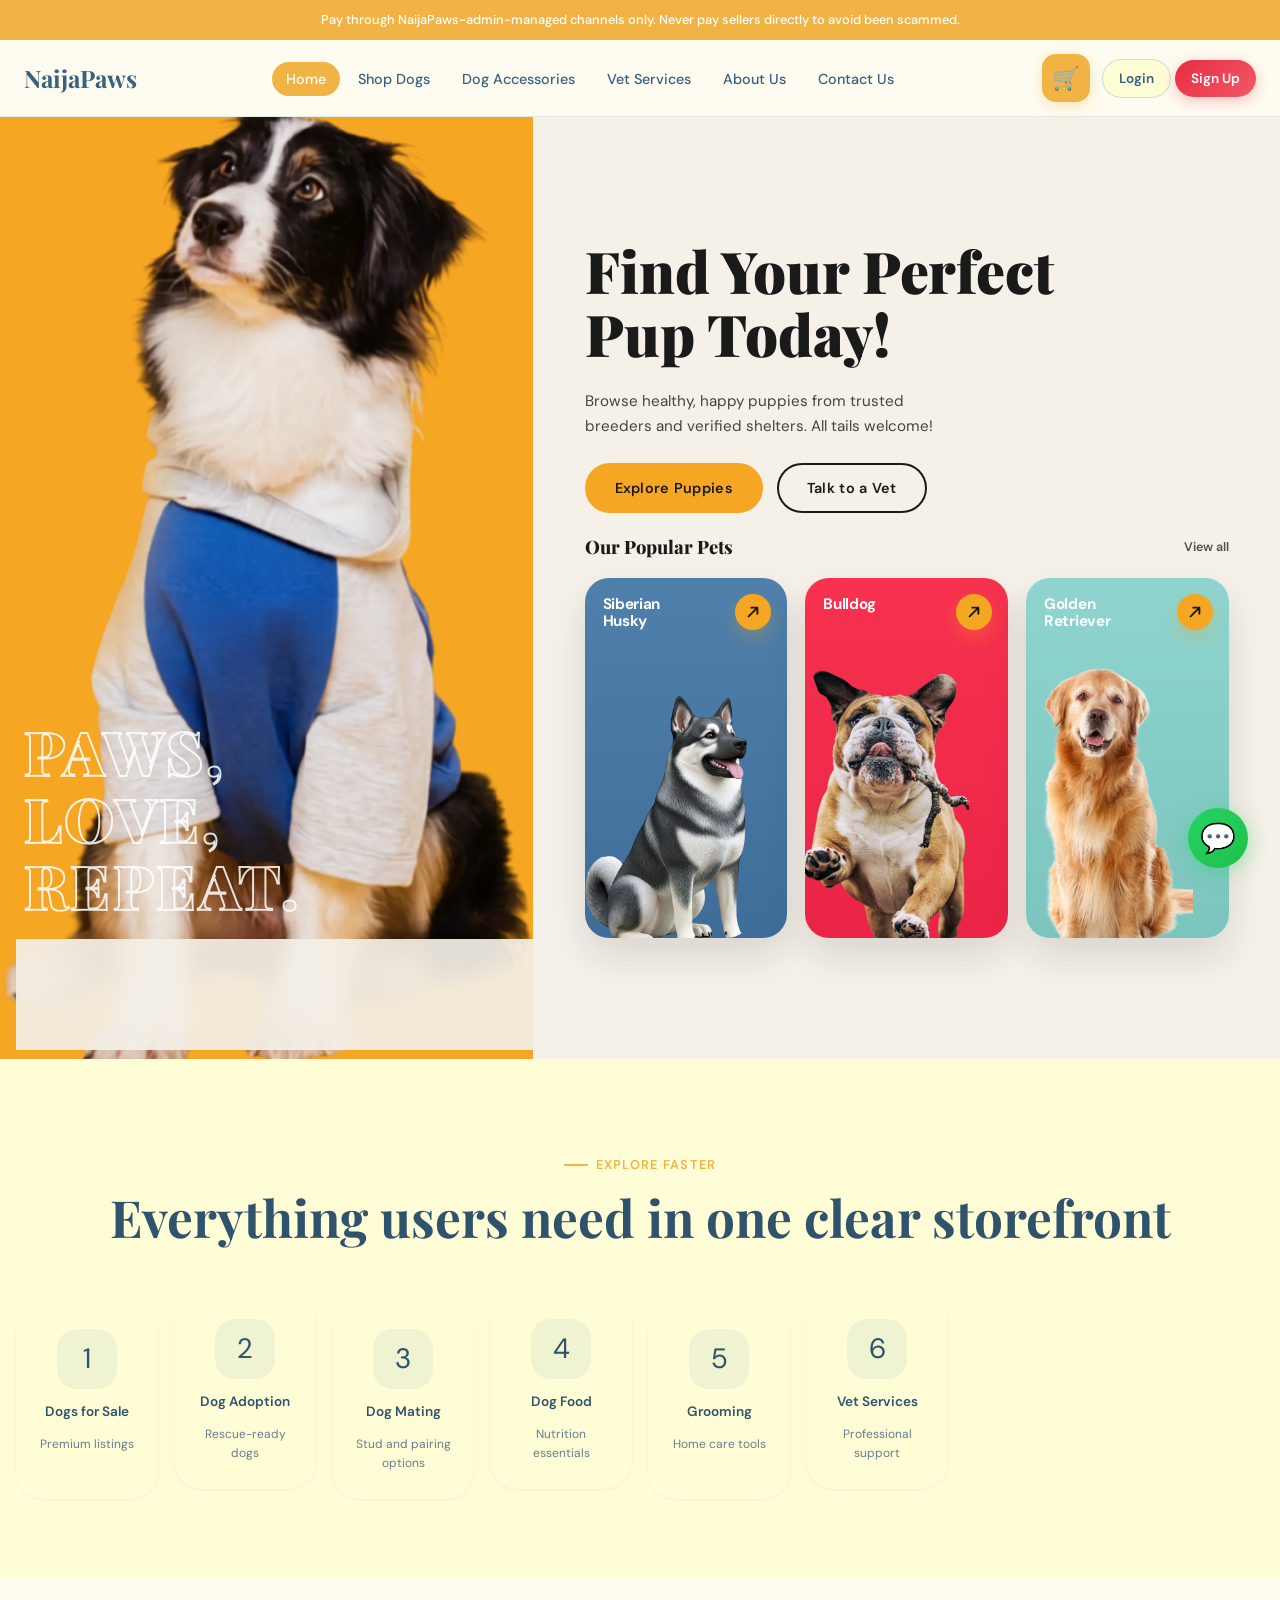
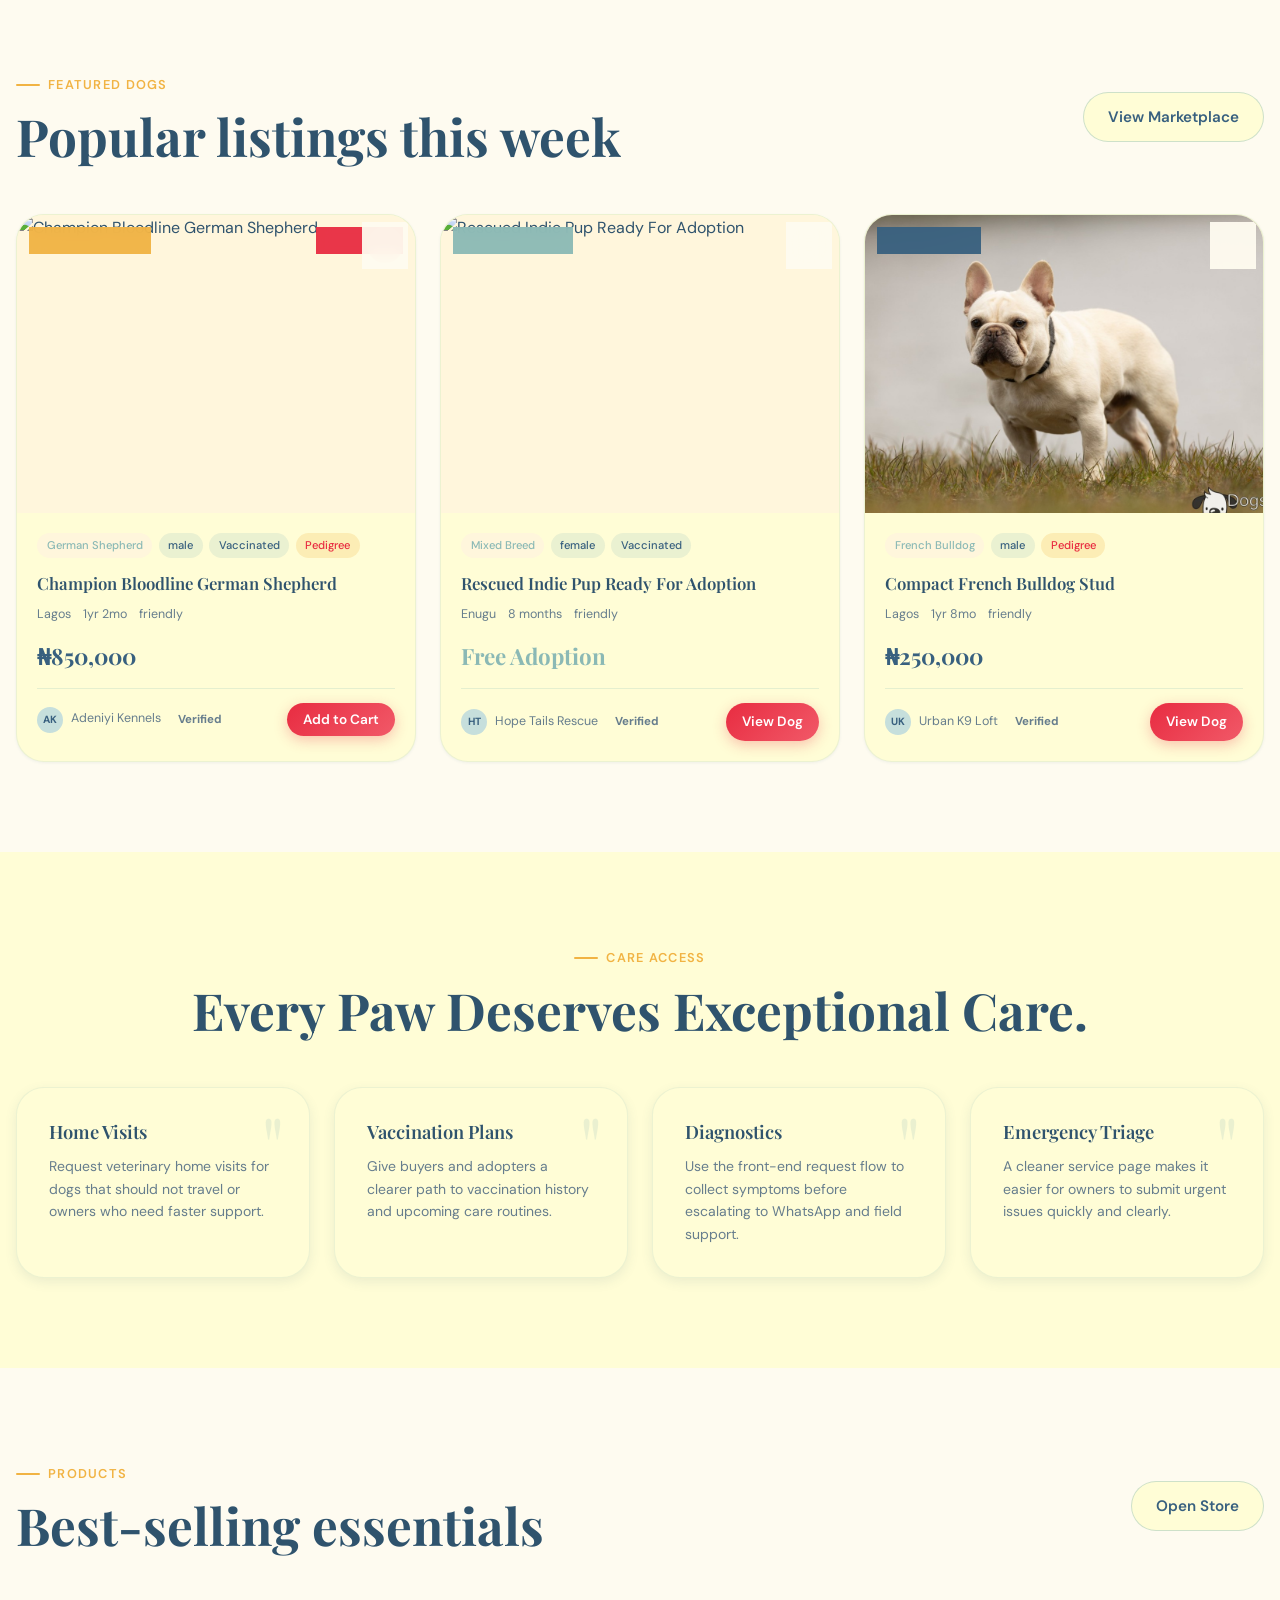
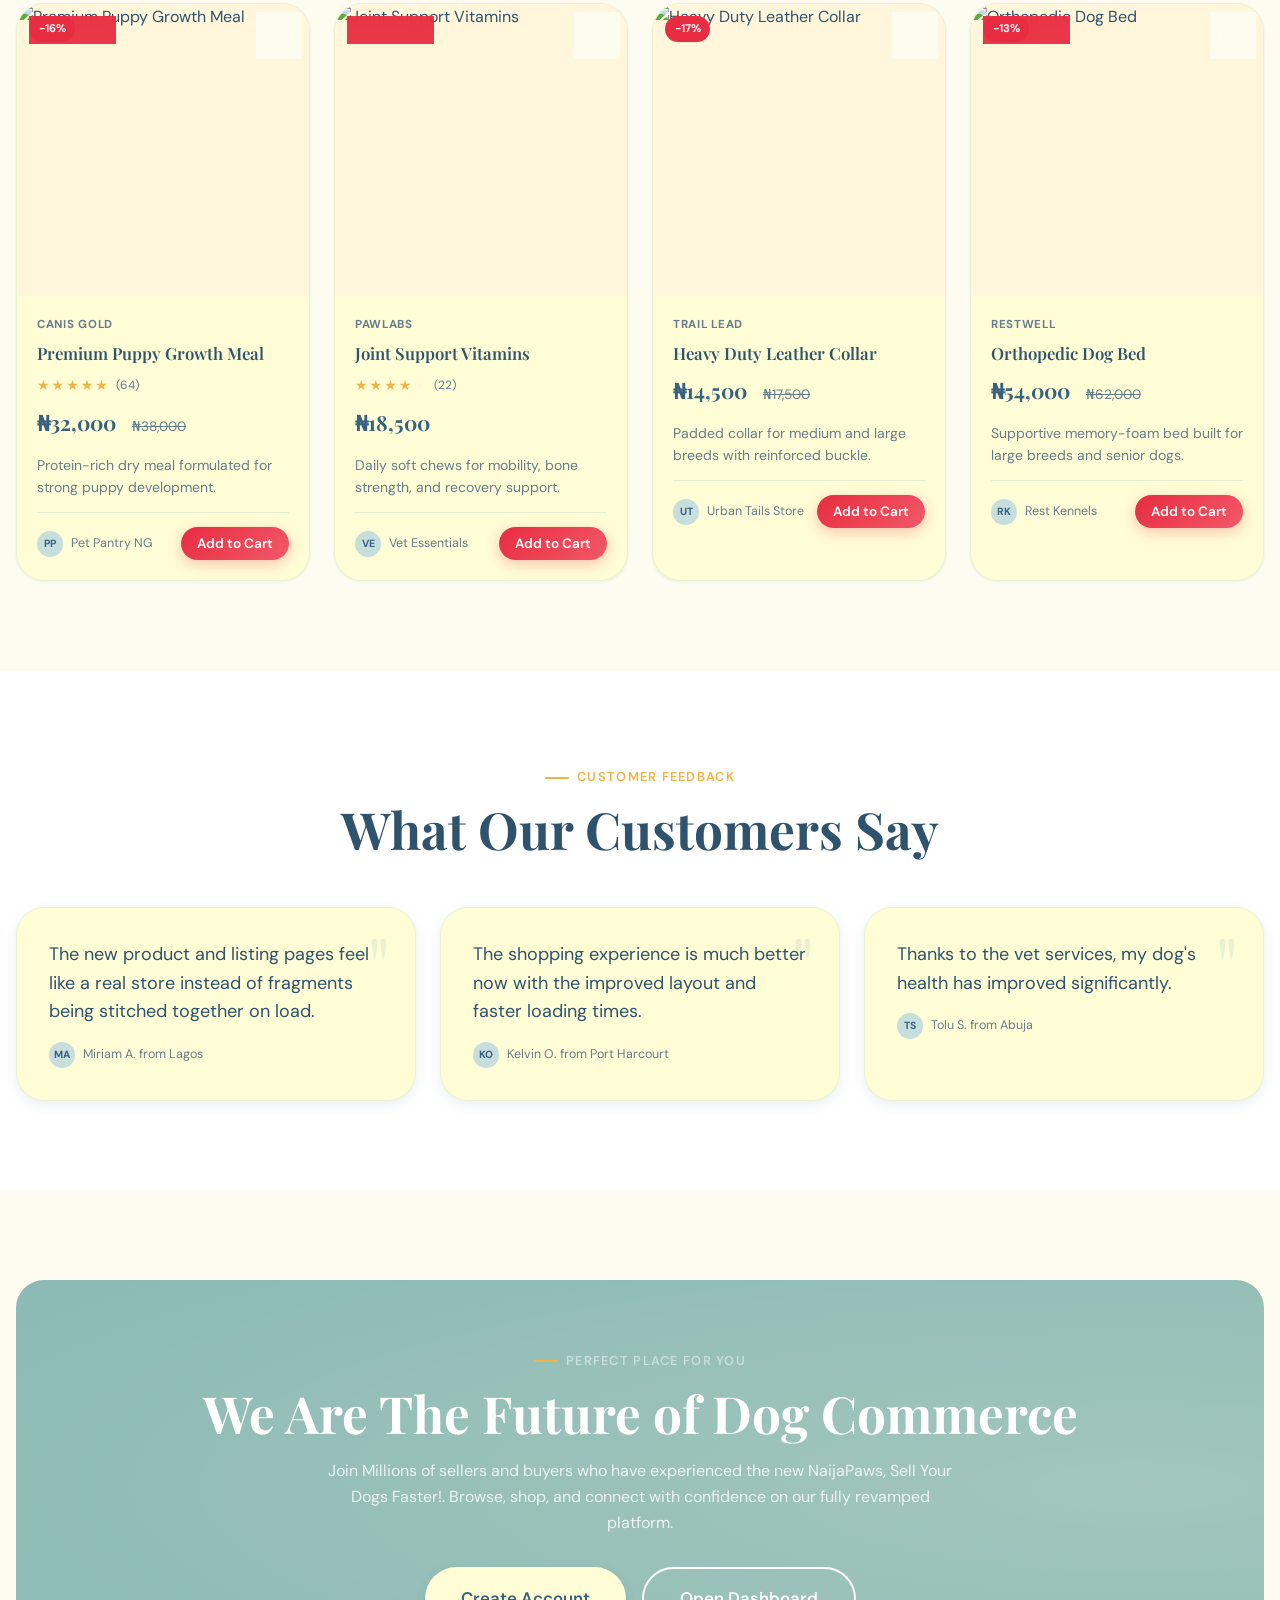
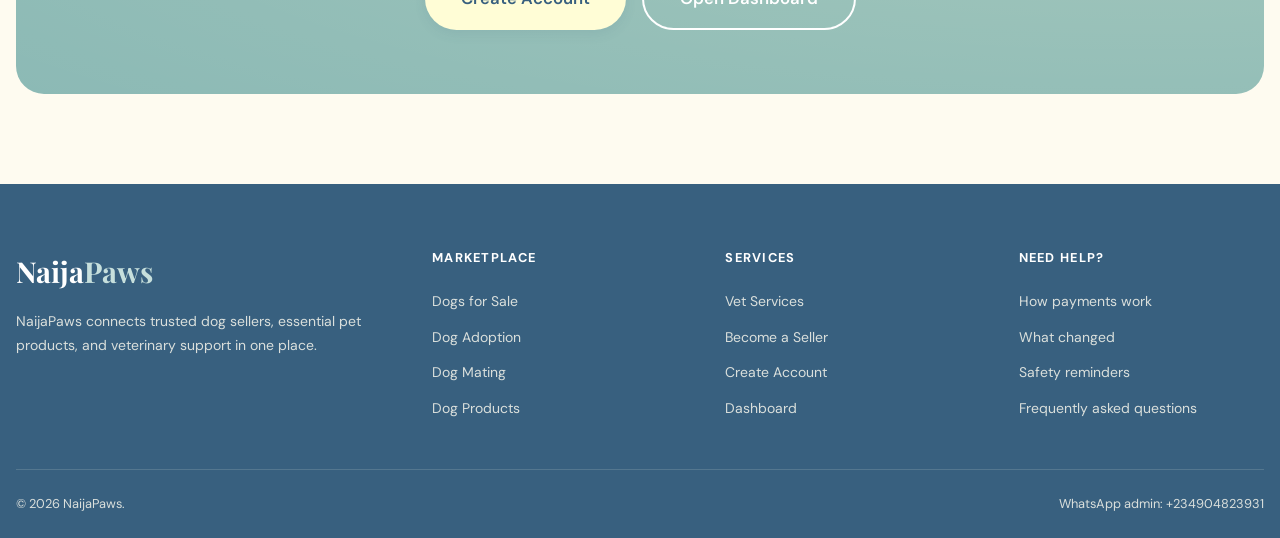
==== commit 75461f81: "better" ====
--- a/index.html
+++ b/index.html
@@ -34,7 +34,6 @@
 
       <div class="nav-actions">
         <button type="button" class="nav-cart-btn" data-open-cart aria-label="Open cart">
-          Cart
           <span class="cart-badge" style="display:none"></span>
         </button>
 
@@ -96,6 +95,13 @@
 
   <div class="toast-container" aria-live="polite" aria-atomic="true"></div>
 
+  <!-- Floating Buttons -->
+  <a href="https://wa.me/09048239391?text=Hello%20NaijaPaws%20team%21%20I%20would%20like%20to%20chat%20with%20you." target="_blank" rel="noopener noreferrer" class="floating-chat-btn" aria-label="Chat with us on WhatsApp" title="Chat with us on WhatsApp">
+    💬
+    <div class="tooltip">Chat with us now!</div>
+  </a>
+  <button type="button" class="back-to-top" aria-label="Back to top" title="Back to top">↑</button>
+
   <main>
    <!-- =============================================
      HERO SECTION — paste inside your <body>
@@ -130,13 +136,14 @@
         <p class="pup-hero__sell-title">POST YOUR DOGS FOR SALE</p>
         <p class="pup-hero__sell-sub">Fast and Reliable</p>
       </div>
-      <a href="register.html">
-  <button class="pup-hero__arrow-btn" aria-label="Sell dogs">
-    <svg width="16" height="16" viewBox="0 0 16 16" fill="none">
-      <path d="M3 13L13 3M13 3H6M13 3V10" stroke="currentColor" stroke-width="2" stroke-linecap="round" stroke-linejoin="round" />
-    </svg>
-  </button>
-</a>
+      <a href="register.html" class="pup-hero__arrow-btn" aria-label="Post your dogs for sale">
+        <span class="pup-hero__arrow-btn-label">Post now</span>
+        <span class="pup-hero__arrow-btn-icon" aria-hidden="true">
+          <svg width="16" height="16" viewBox="0 0 16 16" fill="none">
+            <path d="M3 13L13 3M13 3H6M13 3V10" stroke="currentColor" stroke-width="2" stroke-linecap="round" stroke-linejoin="round" />
+          </svg>
+        </span>
+      </a>
 
     </div>
   </div>
--- a/css/main.css
+++ b/css/main.css
@@ -199,32 +199,73 @@
 
 .nav-cart-btn {
   position: relative;
-  width: 40px;
-  height: 40px;
+  width: 48px;
+  height: 48px;
   border-radius: var(--radius-md);
-  background: var(--sand);
-  display: flex;
-  align-items: center;
-  justify-content: center;
-  transition: all 0.2s;
-  font-size: 1.1rem;
-}
-.nav-cart-btn:hover { background: var(--light-brown); color: white; }
+  background: linear-gradient(135deg, var(--amber) 0%, var(--light-brown) 100%);
+  display: flex;
+  align-items: center;
+  justify-content: center;
+  transition: all 0.3s var(--ease-out);
+  font-size: 1.3rem;
+  color: white;
+  box-shadow: 0 4px 14px rgba(241, 179, 67, 0.3);
+  overflow: hidden;
+}
+.nav-cart-btn::before {
+  content: '🛒';
+  position: absolute;
+  font-size: 1.4rem;
+  transition: transform 0.3s var(--ease-out), opacity 0.3s var(--ease-out);
+  transform: scale(1);
+  opacity: 1;
+}
+.nav-cart-btn::after {
+  content: 'CART';
+  position: absolute;
+  font-size: 0.7rem;
+  font-weight: 700;
+  letter-spacing: 1px;
+  transition: transform 0.3s var(--ease-out), opacity 0.3s var(--ease-out);
+  transform: scale(0.8);
+  opacity: 0;
+  text-align: center;
+}
+.nav-cart-btn:hover {
+  background: linear-gradient(135deg, var(--light-brown) 0%, var(--amber) 100%);
+  transform: translateY(-3px);
+  box-shadow: 0 8px 24px rgba(241, 179, 67, 0.4);
+}
+.nav-cart-btn:hover::before {
+  transform: scale(0.6);
+  opacity: 0;
+}
+.nav-cart-btn:hover::after {
+  transform: scale(1);
+  opacity: 1;
+}
 .cart-badge {
   position: absolute;
-  top: -5px;
-  right: -5px;
-  min-width: 18px;
-  height: 18px;
-  background: var(--orange);
+  top: -8px;
+  right: -8px;
+  min-width: 22px;
+  height: 22px;
+  background: linear-gradient(135deg, var(--orange) 0%, #f15968 100%);
   color: white;
   border-radius: var(--radius-full);
-  font-size: 0.65rem;
+  font-size: 0.7rem;
   font-weight: 700;
   display: flex;
   align-items: center;
   justify-content: center;
   padding: 0 4px;
+  box-shadow: 0 2px 8px rgba(232, 44, 65, 0.4);
+  z-index: 10;
+  animation: badgePulse 2s ease-in-out infinite;
+}
+@keyframes badgePulse {
+  0%, 100% { transform: scale(1); }
+  50% { transform: scale(1.15); }
 }
 
 .nav-mobile-toggle {
@@ -654,6 +695,7 @@
 .badge-mating   { background: rgba(56, 96, 127, 0.95); color: white; }
 .badge-featured { background: rgba(232, 44, 65, 0.95); color: white; }
 .badge-verified { background: rgba(139, 185, 181, 0.92); color: var(--charcoal); }
+.badge-unverified { background: rgba(214, 211, 209, 0.96); color: var(--charcoal); }
 
 .card-fav-btn {
   position: absolute;
@@ -941,12 +983,13 @@
 .cart-overlay {
   position: fixed;
   inset: 0;
-  background: rgba(56, 96, 127, 0.5);
+  background: rgba(56, 96, 127, 0.6);
   z-index: 2000;
   opacity: 0;
   pointer-events: none;
-  transition: opacity 0.3s;
-  backdrop-filter: blur(4px);
+  transition: opacity 0.35s var(--ease-out);
+  backdrop-filter: blur(8px);
+  -webkit-backdrop-filter: blur(8px);
 }
 .cart-overlay.open { opacity: 1; pointer-events: all; }
 
@@ -955,76 +998,146 @@
   top: 0;
   right: 0;
   height: 100%;
-  width: min(440px, 100%);
-  background: var(--warm-white);
+  width: min(480px, 100%);
+  background: linear-gradient(180deg, var(--warm-white) 0%, rgba(255, 253, 214, 0.8) 100%);
   z-index: 2001;
   transform: translateX(100%);
   transition: transform 0.4s var(--ease-out);
   display: flex;
   flex-direction: column;
-  box-shadow: var(--shadow-xl);
+  box-shadow: -8px 0 32px rgba(56, 96, 127, 0.25);
+  border-left: 1px solid rgba(139, 185, 181, 0.2);
 }
 .cart-overlay.open .cart-drawer { transform: translateX(0); }
 
 .cart-header {
-  padding: 1.5rem;
-  border-bottom: 1px solid rgba(139, 185, 181, 0.24);
+  padding: 1.75rem;
+  border-bottom: 2px solid rgba(139, 185, 181, 0.3);
   display: flex;
   align-items: center;
   justify-content: space-between;
+  background: linear-gradient(135deg, rgba(56, 96, 127, 0.04), rgba(139, 185, 181, 0.08));
+  backdrop-filter: blur(10px);
+}
+.cart-header .display-sm {
+  font-size: 1.4rem;
+  color: var(--forest);
+}
+.cart-header .cart-close {
+  width: 40px;
+  height: 40px;
+  border-radius: var(--radius-md);
+  display: flex;
+  align-items: center;
+  justify-content: center;
+  transition: all 0.2s;
+  background: rgba(139, 185, 181, 0.1);
+  color: var(--text-muted);
+  font-weight: 700;
+  cursor: pointer;
+}
+.cart-header .cart-close:hover {
+  background: var(--orange);
+  color: white;
 }
 .cart-body {
   flex: 1;
   overflow-y: auto;
-  padding: 1.5rem;
+  padding: 1.75rem;
+  background: rgba(254, 251, 240, 0.5);
+}
+.cart-body::-webkit-scrollbar {
+  width: 6px;
+}
+.cart-body::-webkit-scrollbar-track {
+  background: transparent;
+}
+.cart-body::-webkit-scrollbar-thumb {
+  background: rgba(139, 185, 181, 0.4);
+  border-radius: 3px;
+}
+.cart-body::-webkit-scrollbar-thumb:hover {
+  background: rgba(139, 185, 181, 0.6);
 }
 .cart-footer {
-  padding: 1.5rem;
-  border-top: 1px solid rgba(139, 185, 181, 0.22);
-  background: var(--sand);
+  padding: 1.75rem;
+  border-top: 2px solid rgba(139, 185, 181, 0.3);
+  background: linear-gradient(135deg, var(--sand) 0%, rgba(255, 246, 220, 0.8) 100%);
+  box-shadow: inset 0 2px 8px rgba(0, 0, 0, 0.04);
 }
 
 .cart-item {
   display: flex;
-  gap: 1rem;
-  padding: 1rem;
-  background: var(--warm-white);
+  gap: 1.25rem;
+  padding: 1.25rem;
+  background: white;
+  border-radius: var(--radius-xl);
+  margin-bottom: 1rem;
+  box-shadow: 0 2px 8px rgba(56, 96, 127, 0.08);
+  border: 1px solid rgba(139, 185, 181, 0.16);
+  transition: all 0.3s var(--ease-out);
+}
+.cart-item:hover {
+  box-shadow: 0 4px 16px rgba(56, 96, 127, 0.14);
+  transform: translateY(-2px);
+  border-color: rgba(139, 185, 181, 0.3);
+}
+.cart-item-img {
+  width: 80px;
+  height: 80px;
   border-radius: var(--radius-lg);
-  margin-bottom: 0.875rem;
-  box-shadow: var(--shadow-xs);
-}
-.cart-item-img {
-  width: 72px;
-  height: 72px;
-  border-radius: var(--radius-md);
   object-fit: cover;
-  background: var(--sand);
+  background: linear-gradient(135deg, var(--sand), var(--warm-white));
   flex-shrink: 0;
+  border: 1px solid rgba(139, 185, 181, 0.2);
 }
 .cart-item-info { flex: 1; }
-.cart-item-name { font-weight: 600; font-size: 0.9rem; margin-bottom: 0.25rem; }
-.cart-item-seller { font-size: 0.75rem; color: var(--text-muted); }
-.cart-item-price { font-weight: 700; color: var(--forest); font-size: 1rem; }
+.cart-item-name {
+  font-weight: 600;
+  font-size: 0.95rem;
+  margin-bottom: 0.35rem;
+  color: var(--forest);
+  line-height: 1.4;
+}
+.cart-item-seller {
+  font-size: 0.75rem;
+  color: var(--text-muted);
+  margin-bottom: 0.5rem;
+  text-transform: uppercase;
+  letter-spacing: 0.05em;
+}
+.cart-item-price {
+  font-weight: 700;
+  color: var(--orange);
+  font-size: 1.1rem;
+  margin-bottom: 0.5rem;
+}
 .cart-qty-btns {
   display: flex;
   align-items: center;
   gap: 0.5rem;
-  margin-top: 0.5rem;
 }
 .qty-btn {
-  width: 26px;
-  height: 26px;
+  width: 28px;
+  height: 28px;
   border-radius: var(--radius-full);
-  background: var(--sand);
-  display: flex;
-  align-items: center;
-  justify-content: center;
-  font-size: 0.9rem;
+  background: linear-gradient(135deg, rgba(139, 185, 181, 0.1), rgba(139, 185, 181, 0.05));
+  display: flex;
+  align-items: center;
+  justify-content: center;
+  font-size: 0.95rem;
   font-weight: 700;
   cursor: pointer;
-  transition: all 0.2s;
-}
-.qty-btn:hover { background: var(--forest); color: white; }
+  transition: all 0.25s;
+  color: var(--forest);
+  border: 1px solid rgba(139, 185, 181, 0.2);
+}
+.qty-btn:hover {
+  background: linear-gradient(135deg, var(--amber), var(--light-brown));
+  color: white;
+  border-color: var(--orange);
+  transform: scale(1.1);
+}
 
 /* Fraud warning in cart */
 .fraud-warning-cart {
@@ -1517,12 +1630,30 @@
   display: inline-flex;
   align-items: center;
   gap: 0.25rem;
-  color: var(--forest);
   font-size: 0.72rem;
   font-weight: 700;
-  background: rgba(139, 185, 181, 0.18);
   padding: 0.15rem 0.5rem;
   border-radius: var(--radius-full);
+  margin-left: 0.4rem;
+}
+
+.verified-badge--verified {
+  color: var(--forest);
+  background: rgba(139, 185, 181, 0.18);
+}
+
+.verified-badge--unverified {
+  color: #6b7280;
+  background: rgba(214, 211, 209, 0.42);
+}
+
+.verified-badge--verified::before,
+.verified-badge--unverified::before {
+  content: '';
+  width: 6px;
+  height: 6px;
+  border-radius: 50%;
+  background: currentColor;
 }
 
 /* ---- EMPTY STATE ------------------------------------------ */
@@ -1566,6 +1697,90 @@
 }
 .breadcrumb a:hover { color: var(--forest); }
 .breadcrumb-sep { color: var(--text-light); }
+
+/* ---- FLOATING BUTTONS ------------------------------------- */
+/* Floating chat button */
+.floating-chat-btn {
+  position: fixed;
+  bottom: 2rem;
+  right: 2rem;
+  width: 60px;
+  height: 60px;
+  border-radius: var(--radius-full);
+  background: linear-gradient(135deg, #25d366 0%, #20c047 100%);
+  display: flex;
+  align-items: center;
+  justify-content: center;
+  color: white;
+  font-size: 1.8rem;
+  box-shadow: 0 4px 20px rgba(37, 211, 102, 0.4);
+  transition: all 0.3s var(--ease-out);
+  cursor: pointer;
+  z-index: 1500;
+  text-decoration: none;
+  animation: floatPulse 2s ease-in-out infinite;
+}
+.floating-chat-btn:hover {
+  transform: translateY(-4px) scale(1.1);
+  box-shadow: 0 8px 32px rgba(37, 211, 102, 0.5);
+}
+.floating-chat-btn .tooltip {
+  position: absolute;
+  right: 80px;
+  background: rgba(0, 0, 0, 0.9);
+  color: white;
+  padding: 0.75rem 1rem;
+  border-radius: var(--radius-md);
+  font-size: 0.85rem;
+  font-weight: 500;
+  white-space: nowrap;
+  opacity: 0;
+  pointer-events: none;
+  transition: opacity 0.3s;
+  bottom: 0;
+  transform: translateX(10px);
+}
+.floating-chat-btn:hover .tooltip {
+  opacity: 1;
+  transform: translateX(0);
+}
+@keyframes floatPulse {
+  0%, 100% { transform: translateY(0) scale(1); }
+  50% { transform: translateY(-8px) scale(1.05); }
+}
+
+/* Back to top button */
+.back-to-top {
+  position: fixed;
+  bottom: 2rem;
+  right: 6.5rem;
+  width: 48px;
+  height: 48px;
+  border-radius: var(--radius-md);
+  background: linear-gradient(135deg, var(--forest) 0%, var(--sage) 100%);
+  display: flex;
+  align-items: center;
+  justify-content: center;
+  color: white;
+  font-size: 1.5rem;
+  box-shadow: 0 4px 16px rgba(56, 96, 127, 0.3);
+  transition: all 0.3s var(--ease-out);
+  cursor: pointer;
+  z-index: 1500;
+  opacity: 0;
+  pointer-events: none;
+  transform: translateY(20px);
+}
+.back-to-top.show {
+  opacity: 1;
+  pointer-events: all;
+  transform: translateY(0);
+}
+.back-to-top:hover {
+  transform: translateY(-4px);
+  box-shadow: 0 8px 28px rgba(56, 96, 127, 0.4);
+  background: linear-gradient(135deg, var(--sage) 0%, var(--forest) 100%);
+}
 
 /* ---- RESPONSIVE ------------------------------------------- */
 @media (max-width: 1024px) {
@@ -1633,6 +1848,25 @@
   .hero-search-bar { flex-direction: column; border-radius: var(--radius-xl); padding: 1rem; }
   .hero-search-btn { width: 100%; justify-content: center; }
   .hero-search-select { border: none; border-bottom: 1px solid rgba(139, 185, 181, 0.24); padding-bottom: 0.5rem; width: 100%; }
+  .floating-chat-btn {
+    bottom: 1.25rem;
+    right: 1.25rem;
+    width: 56px;
+    height: 56px;
+    font-size: 1.6rem;
+  }
+  .floating-chat-btn .tooltip {
+    right: 70px;
+    font-size: 0.8rem;
+    padding: 0.6rem 0.85rem;
+  }
+  .back-to-top {
+    bottom: 1.25rem;
+    right: 5.75rem;
+    width: 44px;
+    height: 44px;
+    font-size: 1.3rem;
+  }
   .data-table { font-size: 0.78rem; }
   .data-table th, .data-table td { padding: 0.625rem 0.875rem; }
   .page-marketplace .js-responsive-split > aside { position: static !important; }
--- a/css/hero.css
+++ b/css/hero.css
@@ -98,6 +98,15 @@
   animation: pupFadeUp 0.6s var(--pup-ease) 1s forwards;
 }
 
+.pup-hero__sell-pill::before {
+  content: '';
+  position: absolute;
+  inset: 1px;
+  border-radius: inherit;
+  border: 1px solid rgba(255, 255, 255, 0.45);
+  pointer-events: none;
+}
+
 .pup-hero__sell-title {
   font-weight: 900;
   font-size: 1.15rem;
@@ -110,6 +119,17 @@
   font-size: 1.25rem;
   color: #555;
   margin: 0;
+}
+
+@keyframes pupMobileSellPulse {
+  0%, 100% {
+    transform: translateY(0) scale(1);
+    box-shadow: 0 10px 24px rgba(245, 166, 35, 0.22);
+  }
+  50% {
+    transform: translateY(-3px) scale(1.02);
+    box-shadow: 0 16px 30px rgba(245, 166, 35, 0.34);
+  }
 }
 
 /* =============================================
@@ -371,21 +391,51 @@
 
 /* Arrow btn (sell pill) */
 .pup-hero__arrow-btn {
-  width: 36px;
+  min-width: 36px;
   height: 36px;
-  min-width: 36px;
-  border-radius: 50%;
+  border-radius: 999px;
   background: var(--pup-yellow);
   border: none;
   color: var(--pup-dark);
-  display: flex;
+  display: inline-flex;
   align-items: center;
   justify-content: center;
+  gap: 0.45rem;
   cursor: pointer;
-  transition: transform 0.2s;
-}
-
-.pup-hero__arrow-btn:hover { transform: rotate(45deg); }
+  transition: transform 0.2s ease, box-shadow 0.2s ease, background 0.2s ease;
+  text-decoration: none;
+  padding: 0 12px 0 14px;
+  box-shadow: 0 10px 24px rgba(245, 166, 35, 0.22);
+}
+
+.pup-hero__arrow-btn:hover {
+  transform: translateY(-2px);
+  box-shadow: 0 14px 28px rgba(245, 166, 35, 0.34);
+}
+
+.pup-hero__arrow-btn-label {
+  font-size: 0.78rem;
+  font-weight: 800;
+  letter-spacing: 0.03em;
+  text-transform: uppercase;
+  white-space: nowrap;
+}
+
+.pup-hero__arrow-btn-icon {
+  width: 28px;
+  height: 28px;
+  border-radius: 50%;
+  background: rgba(255, 255, 255, 0.4);
+  display: inline-flex;
+  align-items: center;
+  justify-content: center;
+  transition: transform 0.2s ease, background 0.2s ease;
+}
+
+.pup-hero__arrow-btn:hover .pup-hero__arrow-btn-icon {
+  transform: rotate(45deg);
+  background: rgba(255, 255, 255, 0.7);
+}
 
 /* =============================================
    RESPONSIVE — Tablet
@@ -511,15 +561,55 @@
   }
 
   .pup-hero__sell-pill {
-    padding: 10px 16px;
-    border-radius: 22px;
-    gap: 0.75rem;
+    padding: 12px 12px 12px 14px;
+    border-radius: 24px;
+    gap: 0.9rem;
+    align-items: center;
+    background:
+      linear-gradient(135deg, rgba(255, 250, 241, 0.96), rgba(245, 240, 232, 0.92));
+    box-shadow: 0 18px 35px rgba(17, 17, 17, 0.16);
+  }
+
+  .pup-hero__sell-title {
+    font-size: 0.82rem;
+    letter-spacing: 0.08em;
+    margin-bottom: 0.22rem;
+  }
+
+  .pup-hero__sell-sub {
+    font-size: 0.9rem;
+    color: #666;
+    font-weight: 600;
+  }
+
+  .pup-hero__arrow-btn {
+    min-width: 118px;
+    height: 42px;
+    padding: 0 8px 0 12px;
+    flex-shrink: 0;
+    animation: pupMobileSellPulse 2.8s ease-in-out infinite;
+    animation-delay: 1.3s;
+  }
+
+  .pup-hero__arrow-btn-label {
+    font-size: 0.66rem;
+  }
+
+  .pup-hero__arrow-btn-icon {
+    width: 24px;
+    height: 24px;
+  }
+
+  .pup-hero__arrow-btn-icon svg {
+    width: 12px;
+    height: 12px;
   }
 }
 
 @media (prefers-reduced-motion: reduce) {
   .pup-hero__card.is-revealed,
-  .pup-hero__card.is-revealed .pup-hero__card-img {
+  .pup-hero__card.is-revealed .pup-hero__card-img,
+  .pup-hero__arrow-btn {
     animation: none !important;
   }
 }
